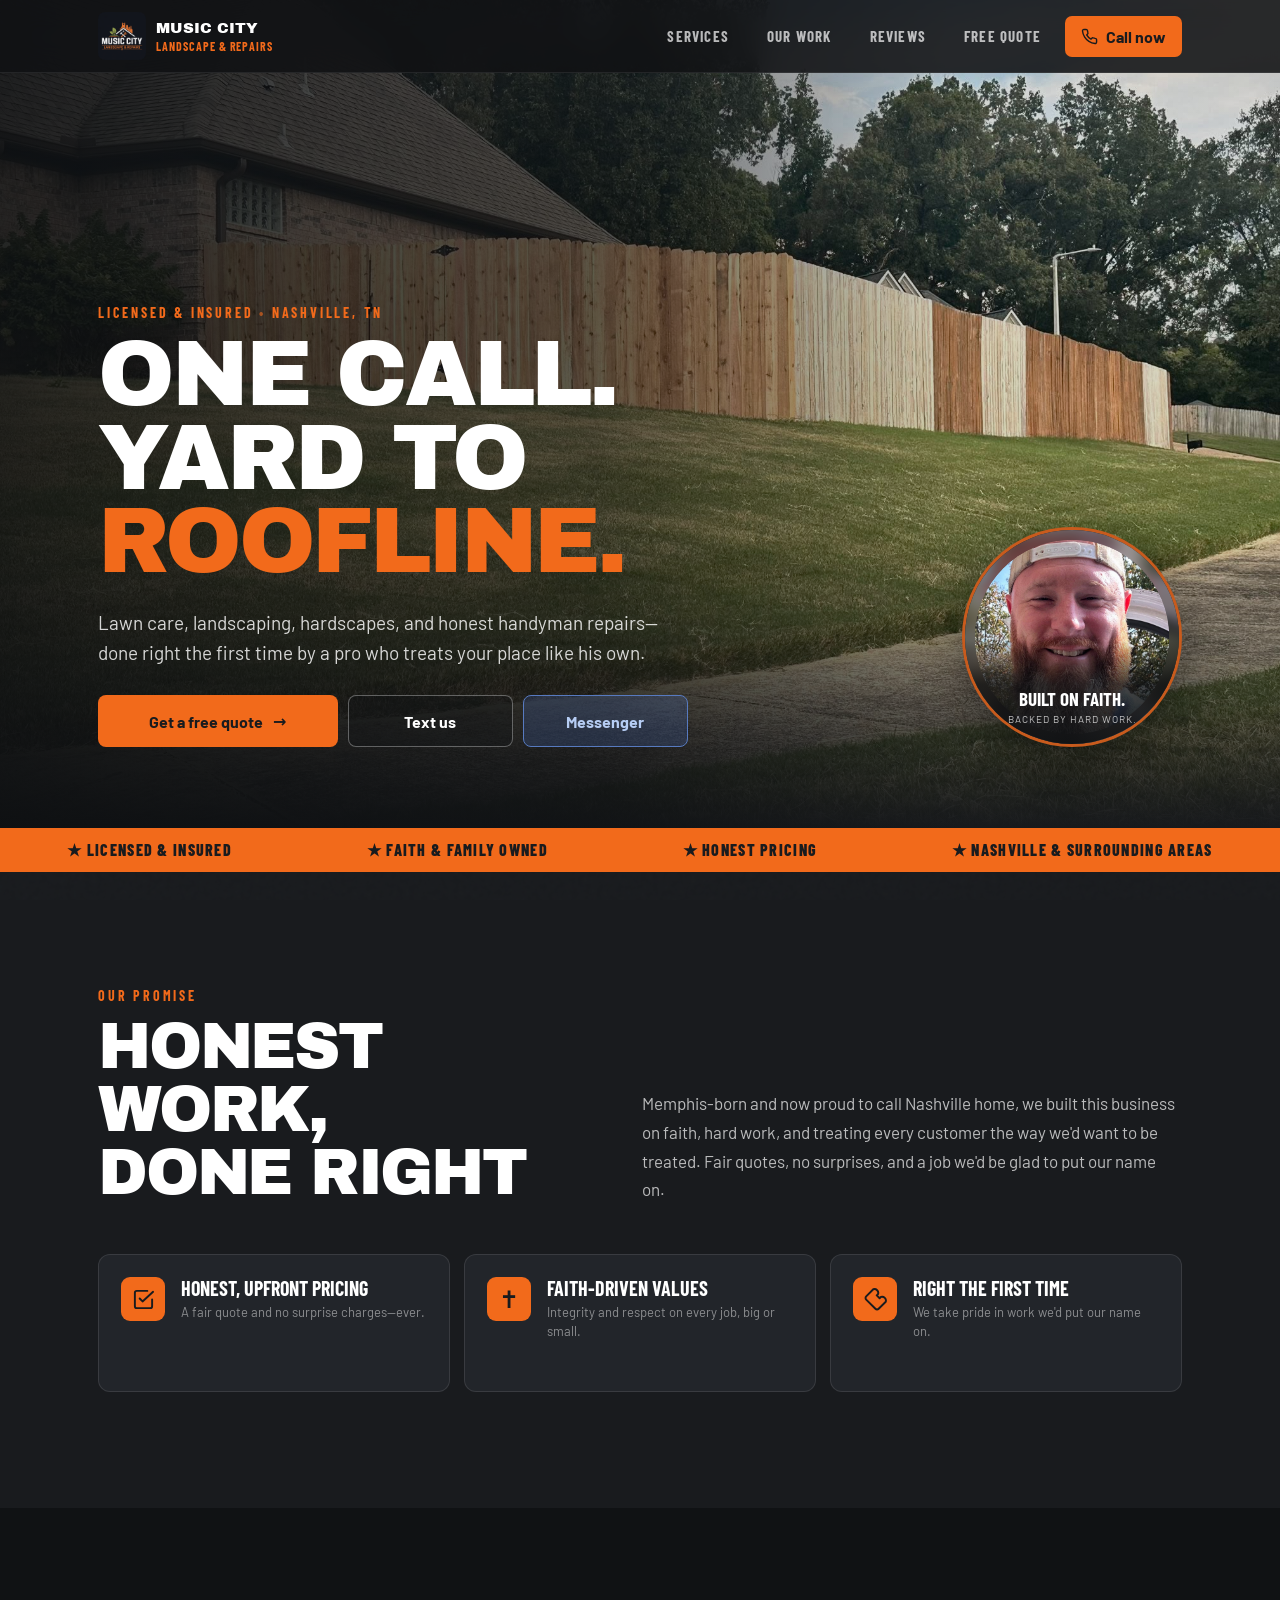
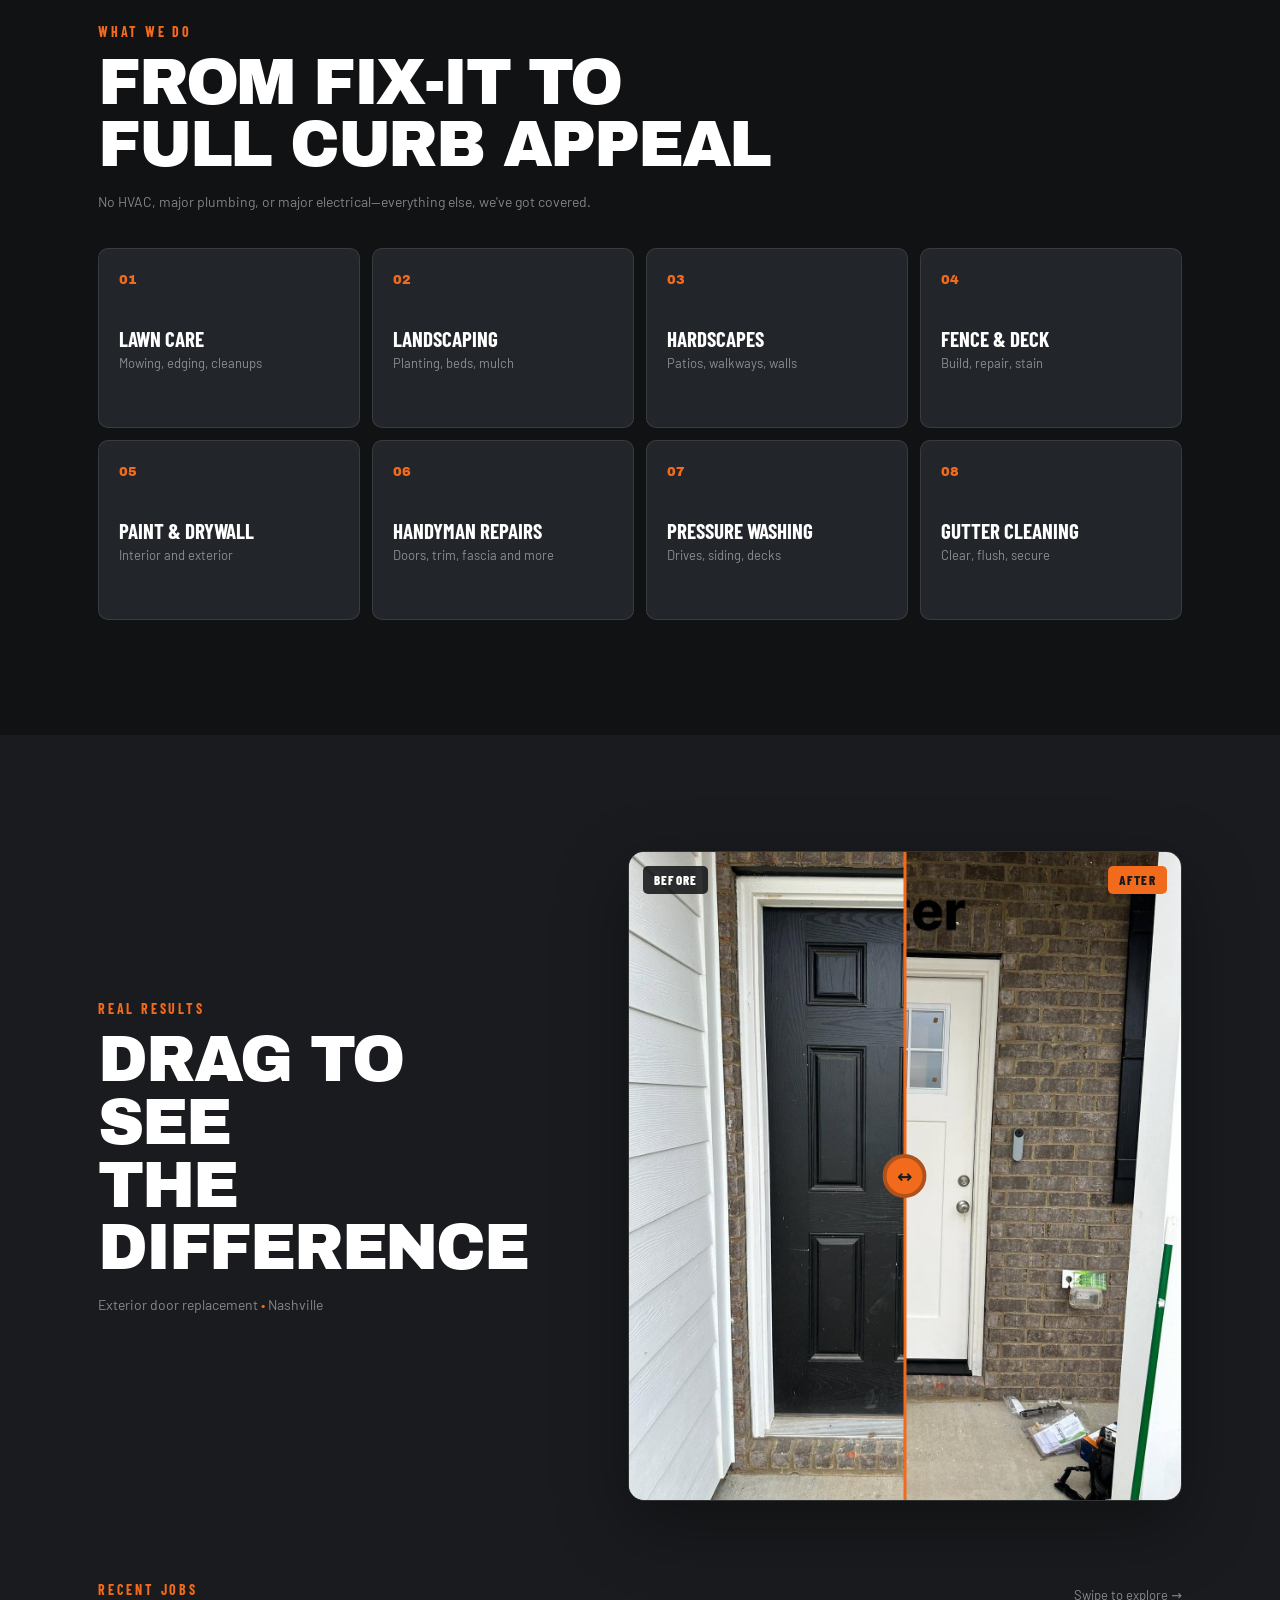
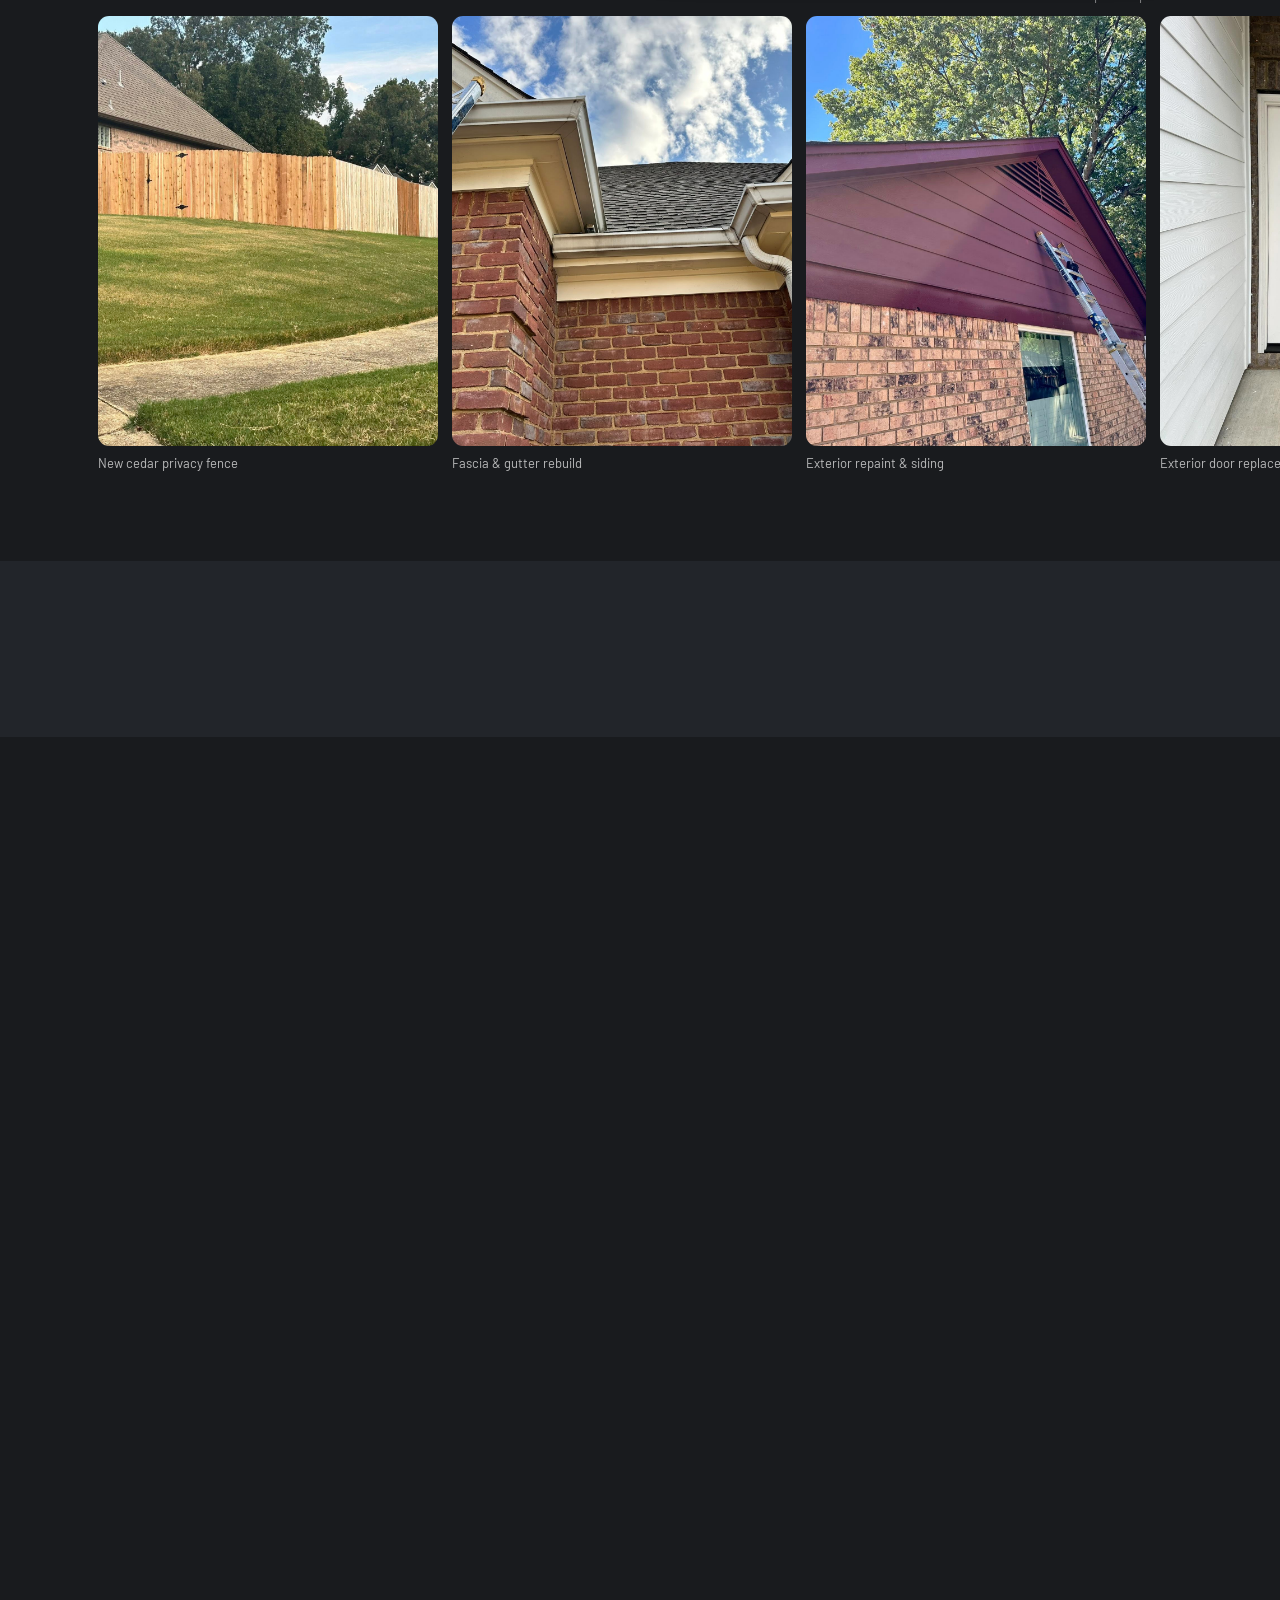
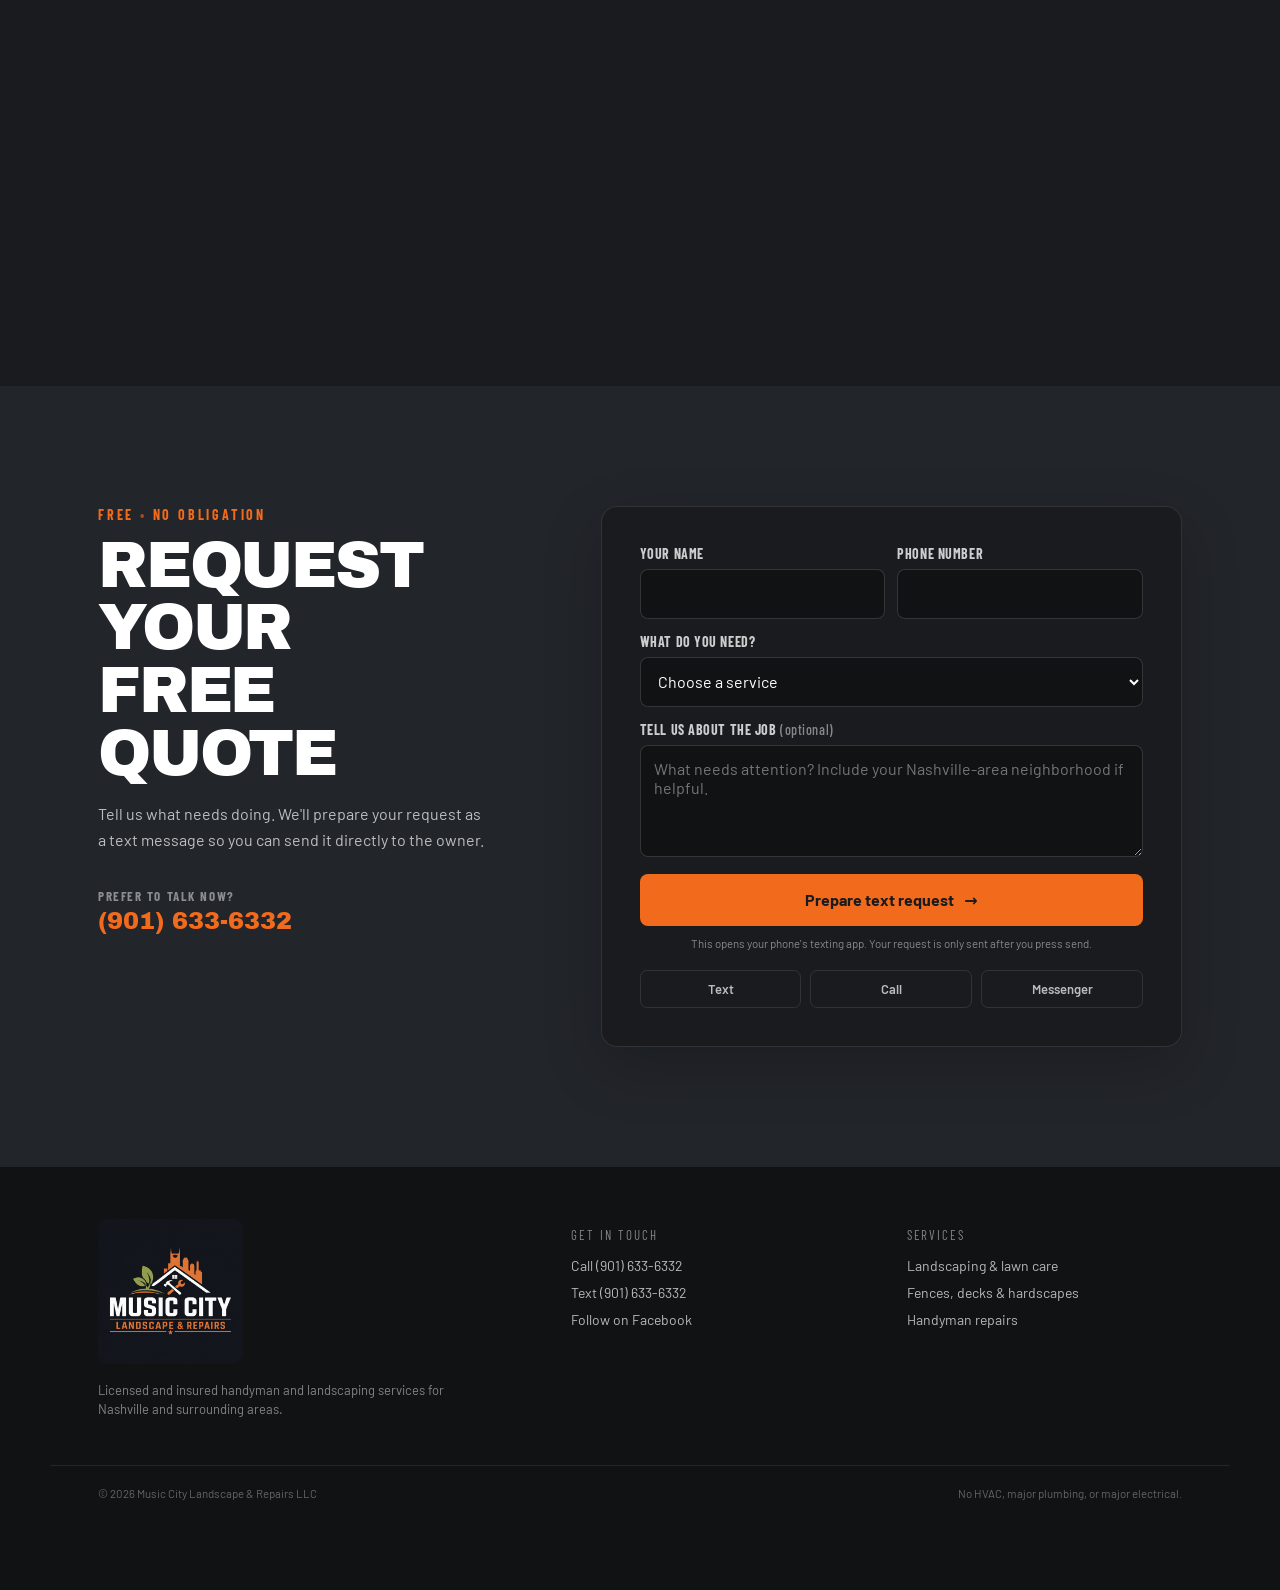
==== index.html @ 89fb3ccf "Build Music City Landscape and Repairs website" ====
<!doctype html>
<html lang="en">
<head>
  <meta charset="utf-8">
  <meta name="viewport" content="width=device-width, initial-scale=1">
  <meta name="theme-color" content="#15181c">
  <meta name="description" content="Licensed and insured landscaping and handyman services in Nashville, TN. Honest pricing for lawn care, fences, decks, painting, repairs, pressure washing, and more.">
  <meta property="og:title" content="Music City Landscape & Repairs | Nashville, TN">
  <meta property="og:description" content="One call, yard to roofline. Honest landscaping and handyman work done right in Nashville and surrounding areas.">
  <meta property="og:type" content="website">
  <meta property="og:image" content="uploads/651188245_35477635118501867_3400437873868287602_n.jpg">
  <title>Music City Landscape & Repairs | Nashville, TN</title>
  <link rel="preconnect" href="https://fonts.googleapis.com">
  <link rel="preconnect" href="https://fonts.gstatic.com" crossorigin>
  <link href="https://fonts.googleapis.com/css2?family=Archivo+Black&family=Barlow+Condensed:wght@500;600;700;800&family=Barlow:wght@400;500;600;700&display=swap" rel="stylesheet">
  <link rel="stylesheet" href="styles.css">
  <script type="application/ld+json">
  {
    "@context": "https://schema.org",
    "@type": "HomeAndConstructionBusiness",
    "name": "Music City Landscape & Repairs LLC",
    "telephone": "+1-901-633-6332",
    "areaServed": "Nashville, Tennessee and surrounding areas",
    "image": "logo-web.png",
    "url": "https://www.facebook.com/musiccitylandscapeandrepairsllc",
    "sameAs": ["https://www.facebook.com/musiccitylandscapeandrepairsllc"],
    "priceRange": "$$"
  }
  </script>
</head>
<body>
  <a class="skip-link" href="#main">Skip to content</a>

  <header class="site-header">
    <div class="header-inner shell">
      <a class="brand" href="#top" aria-label="Music City Landscape and Repairs, home">
        <img src="logo-web.png" alt="" width="54" height="54">
        <span>Music City<small>Landscape & Repairs</small></span>
      </a>
      <nav class="desktop-nav" aria-label="Primary navigation">
        <a href="#services">Services</a>
        <a href="#work">Our work</a>
        <a href="#reviews">Reviews</a>
        <a href="#quote">Free quote</a>
      </nav>
      <a class="call-button pulse" href="tel:+19016336332" aria-label="Call Music City Landscape and Repairs at 901-633-6332">
        <svg aria-hidden="true" viewBox="0 0 24 24"><path d="M22 16.92v3a2 2 0 0 1-2.18 2 19.8 19.8 0 0 1-8.63-3.07 19.5 19.5 0 0 1-6-6A19.8 19.8 0 0 1 2.12 4.18 2 2 0 0 1 4.11 2h3a2 2 0 0 1 2 1.72c.12.9.33 1.78.62 2.63a2 2 0 0 1-.45 2.11L8 9.73a16 16 0 0 0 6 6l1.27-1.27a2 2 0 0 1 2.11-.45c.85.29 1.73.5 2.63.62A2 2 0 0 1 22 16.92z"/></svg>
        <span>Call now</span>
      </a>
    </div>
  </header>

  <main id="main">
    <section class="hero" id="top" aria-labelledby="hero-title">
      <img class="hero-photo" src="uploads/651188245_35477635118501867_3400437873868287602_n.jpg" alt="New cedar privacy fence built by Music City Landscape and Repairs">
      <div class="hero-shade"></div>
      <div class="hero-content shell">
        <div class="hero-copy">
          <p class="eyebrow">Licensed & Insured <span>•</span> Nashville, TN</p>
          <h1 id="hero-title">One call.<br>Yard to<br><em>roofline.</em></h1>
          <p class="hero-intro">Lawn care, landscaping, hardscapes, and honest handyman repairs—done right the first time by a pro who treats your place like his own.</p>
          <div class="hero-actions">
            <a class="button button-primary" href="#quote">Get a free quote <span aria-hidden="true">→</span></a>
            <a class="button button-outline" href="sms:+19016336332">Text us</a>
            <a class="button button-facebook" href="https://m.me/musiccitylandscapeandrepairsllc" target="_blank" rel="noopener">Messenger</a>
          </div>
        </div>
        <figure class="hero-badge">
          <img src="pic.jpg" alt="Owner of Music City Landscape and Repairs">
          <figcaption>
            <strong>Built on faith.</strong>
            <span>Backed by hard work.</span>
          </figcaption>
        </figure>
      </div>
    </section>

    <div class="marquee" aria-label="Licensed and insured, faith and family owned, honest pricing, Nashville and surrounding areas">
      <div class="marquee-track" aria-hidden="true">
        <div class="marquee-set"><span>★ Licensed & Insured</span><span>★ Faith & Family Owned</span><span>★ Honest Pricing</span><span>★ Nashville & Surrounding Areas</span></div>
        <div class="marquee-set"><span>★ Licensed & Insured</span><span>★ Faith & Family Owned</span><span>★ Honest Pricing</span><span>★ Nashville & Surrounding Areas</span></div>
      </div>
    </div>

    <section class="section promise-section">
      <div class="shell split-intro">
        <div data-reveal>
          <p class="eyebrow">Our promise</p>
          <h2>Honest work,<br>done right</h2>
        </div>
        <p class="section-lead" data-reveal>Memphis-born and now proud to call Nashville home, we built this business on faith, hard work, and treating every customer the way we'd want to be treated. Fair quotes, no surprises, and a job we'd be glad to put our name on.</p>
      </div>
      <div class="shell promise-grid">
        <article class="value-card" data-reveal>
          <span class="icon-tile" aria-hidden="true">
            <svg viewBox="0 0 24 24"><path d="M8 11l3 3L22 4"/><path d="M21 12v7a2 2 0 0 1-2 2H5a2 2 0 0 1-2-2V5a2 2 0 0 1 2-2h11"/></svg>
          </span>
          <div><h3>Honest, upfront pricing</h3><p>A fair quote and no surprise charges—ever.</p></div>
        </article>
        <article class="value-card" data-reveal>
          <span class="icon-tile icon-cross" aria-hidden="true">✝</span>
          <div><h3>Faith-driven values</h3><p>Integrity and respect on every job, big or small.</p></div>
        </article>
        <article class="value-card" data-reveal>
          <span class="icon-tile" aria-hidden="true">
            <svg viewBox="0 0 24 24"><path d="M14.7 6.3a4 4 0 0 0-5-5L2.3 8.7a2.4 2.4 0 0 0 0 3.4l9.6 9.6a2.4 2.4 0 0 0 3.4 0l7.4-7.4a4 4 0 0 0-5-5l-1.4 1.4-3-3 1.4-1.4z"/></svg>
          </span>
          <div><h3>Right the first time</h3><p>We take pride in work we'd put our name on.</p></div>
        </article>
      </div>
    </section>

    <section class="section services-section" id="services" aria-labelledby="services-title">
      <div class="shell">
        <div class="section-heading" data-reveal>
          <p class="eyebrow">What we do</p>
          <h2 id="services-title">From fix-it to<br>full curb appeal</h2>
          <p>No HVAC, major plumbing, or major electrical—everything else, we've got covered.</p>
        </div>
        <div class="services-grid">
          <article class="service-card" data-reveal><span aria-hidden="true">01</span><h3>Lawn Care</h3><p>Mowing, edging, cleanups</p></article>
          <article class="service-card" data-reveal><span aria-hidden="true">02</span><h3>Landscaping</h3><p>Planting, beds, mulch</p></article>
          <article class="service-card" data-reveal><span aria-hidden="true">03</span><h3>Hardscapes</h3><p>Patios, walkways, walls</p></article>
          <article class="service-card" data-reveal><span aria-hidden="true">04</span><h3>Fence & Deck</h3><p>Build, repair, stain</p></article>
          <article class="service-card" data-reveal><span aria-hidden="true">05</span><h3>Paint & Drywall</h3><p>Interior and exterior</p></article>
          <article class="service-card" data-reveal><span aria-hidden="true">06</span><h3>Handyman Repairs</h3><p>Doors, trim, fascia and more</p></article>
          <article class="service-card" data-reveal><span aria-hidden="true">07</span><h3>Pressure Washing</h3><p>Drives, siding, decks</p></article>
          <article class="service-card" data-reveal><span aria-hidden="true">08</span><h3>Gutter Cleaning</h3><p>Clear, flush, secure</p></article>
        </div>
      </div>
    </section>

    <section class="section work-section" id="work" aria-labelledby="work-title">
      <div class="shell">
        <div class="work-layout">
          <div class="section-heading" data-reveal>
            <p class="eyebrow">Real results</p>
            <h2 id="work-title">Drag to see<br>the difference</h2>
            <p>Exterior door replacement <span>•</span> Nashville</p>
          </div>
          <div class="comparison" data-comparison data-reveal style="--position: 50%">
            <img class="comparison-after" src="uploads/646757462_122276287892067764_7321596585685729588_n.jpg" alt="New white exterior door after replacement">
            <div class="comparison-before">
              <img src="uploads/646813664_122276287958067764_4711660235307660513_n.jpg" alt="Old worn black exterior door before replacement">
            </div>
            <span class="photo-label label-before">Before</span>
            <span class="photo-label label-after">After</span>
            <input class="comparison-range" type="range" min="0" max="100" value="50" aria-label="Compare before and after images">
            <div class="comparison-line" aria-hidden="true"><span>↔</span></div>
          </div>
        </div>
      </div>

      <div class="gallery-wrap" data-reveal>
        <div class="shell gallery-heading">
          <p class="eyebrow">Recent jobs</p>
          <p class="swipe-note">Swipe to explore <span aria-hidden="true">→</span></p>
        </div>
        <div class="gallery" aria-label="Recent project gallery">
          <figure><img src="uploads/651188245_35477635118501867_3400437873868287602_n.jpg" alt="New cedar privacy fence" loading="lazy"><figcaption>New cedar privacy fence</figcaption></figure>
          <figure><img src="uploads/646870572_122276988242067764_2113409320530741178_n.jpg" alt="Fascia and gutter rebuild" loading="lazy"><figcaption>Fascia & gutter rebuild</figcaption></figure>
          <figure><img src="uploads/652931433_35477634981835214_3251760029355082238_n.jpg" alt="Exterior repaint and siding work" loading="lazy"><figcaption>Exterior repaint & siding</figcaption></figure>
          <figure><img src="uploads/646757462_122276287892067764_7321596585685729588_n.jpg" alt="New exterior door installation" loading="lazy"><figcaption>Exterior door replacement</figcaption></figure>
          <figure><img src="uploads/646844184_122276288624067764_7716625510294826031_n.jpg" alt="Newly installed straight gutters" loading="lazy"><figcaption>Clean, straight new gutters</figcaption></figure>
          <figure><img src="uploads/646854319_122276288588067764_4471028385660139660_n.jpg" alt="Cabinet and drawer repair" loading="lazy"><figcaption>Cabinet & drawer repair</figcaption></figure>
        </div>
      </div>
    </section>

    <section class="stats-band" aria-label="Why choose Music City Landscape and Repairs">
      <div class="shell stats-grid">
        <div data-reveal><strong>1st</strong><span>Time it's done right—no callbacks</span></div>
        <div data-reveal><strong>100%</strong><span>Licensed and fully insured</span></div>
        <div data-reveal><strong>7 days</strong><span>Quick quotes, flexible scheduling</span></div>
        <div data-reveal><strong>5.0★</strong><span>Rating from happy neighbors</span></div>
      </div>
    </section>

    <section class="section reviews-section" id="reviews" aria-labelledby="reviews-title">
      <div class="shell reviews-layout">
        <div class="section-heading" data-reveal>
          <p class="eyebrow">Neighbors talk</p>
          <h2 id="reviews-title">What Nashville<br>is saying</h2>
          <p class="review-disclosure">Sample testimonials shown as design placeholders.</p>
        </div>
        <div class="testimonial" data-testimonial data-reveal aria-live="polite">
          <span class="quote-mark" aria-hidden="true">“</span>
          <blockquote><p data-review-quote></p><footer><strong data-review-name></strong><span data-review-area></span></footer></blockquote>
          <div class="stars" aria-label="5 out of 5 stars">★★★★★</div>
          <div class="review-dots" role="group" aria-label="Choose a testimonial"></div>
        </div>
      </div>
    </section>

    <section class="section facebook-section" aria-labelledby="facebook-title">
      <div class="shell">
        <div class="facebook-heading" data-reveal>
          <span class="facebook-icon" aria-hidden="true">f</span>
          <h2 id="facebook-title">From Facebook</h2>
          <a href="https://www.facebook.com/musiccitylandscapeandrepairsllc" target="_blank" rel="noopener">Follow <span aria-hidden="true">→</span></a>
        </div>
        <div class="posts-grid">
          <article class="post-card" data-reveal>
            <header><img src="logo-web.png" alt=""><div><strong>Music City Landscape & Repairs</strong><span>Recent project</span></div></header>
            <p>Before & after on this exterior door swap in Nashville. Old worn slab out, bright new craftsman door in.</p>
            <img class="post-photo" src="uploads/646757462_122276287892067764_7321596585685729588_n.jpg" alt="New craftsman-style exterior door" loading="lazy">
            <footer><span>♥ 47</span><span>12 comments</span><a href="https://www.facebook.com/musiccitylandscapeandrepairsllc" target="_blank" rel="noopener">View post</a></footer>
          </article>
          <article class="post-card" data-reveal>
            <header><img src="logo-web.png" alt=""><div><strong>Music City Landscape & Repairs</strong><span>Recent project</span></div></header>
            <p>Wrapped up this cedar privacy fence line this week. Solid, straight, and built to last. Free quotes always.</p>
            <img class="post-photo" src="uploads/651005009_35477635108501868_6597967307864840142_n.jpg" alt="Completed cedar privacy fence line" loading="lazy">
            <footer><span>♥ 63</span><span>9 comments</span><a href="https://www.facebook.com/musiccitylandscapeandrepairsllc" target="_blank" rel="noopener">View post</a></footer>
          </article>
        </div>
      </div>
    </section>

    <section class="quote-section" id="quote" aria-labelledby="quote-title">
      <div class="shell quote-layout">
        <div class="quote-copy" data-reveal>
          <p class="eyebrow">Free <span>•</span> No obligation</p>
          <h2 id="quote-title">Request your<br>free quote</h2>
          <p>Tell us what needs doing. We'll prepare your request as a text message so you can send it directly to the owner.</p>
          <div class="direct-contact">
            <span>Prefer to talk now?</span>
            <a href="tel:+19016336332">(901) 633-6332</a>
          </div>
        </div>
        <form class="quote-form" id="quote-form" novalidate data-reveal>
          <div class="field-row">
            <div class="field"><label for="name">Your name</label><input id="name" name="name" autocomplete="name" required></div>
            <div class="field"><label for="phone">Phone number</label><input id="phone" name="phone" type="tel" autocomplete="tel" inputmode="tel" required></div>
          </div>
          <div class="field"><label for="service">What do you need?</label><select id="service" name="service" required><option value="">Choose a service</option><option>Lawn Care</option><option>Landscaping</option><option>Hardscapes</option><option>Fence & Deck</option><option>Paint & Drywall</option><option>Handyman Repairs</option><option>Pressure Washing</option><option>Gutter Cleaning</option><option>Something else</option></select></div>
          <div class="field"><label for="notes">Tell us about the job <span>(optional)</span></label><textarea id="notes" name="notes" rows="4" placeholder="What needs attention? Include your Nashville-area neighborhood if helpful."></textarea></div>
          <p class="form-error" id="form-error" role="alert" hidden></p>
          <button class="button button-primary submit-button" type="submit">Prepare text request <span aria-hidden="true">→</span></button>
          <p class="form-note">This opens your phone's texting app. Your request is only sent after you press send.</p>
          <div class="contact-buttons">
            <a href="sms:+19016336332">Text</a><a href="tel:+19016336332">Call</a><a href="https://m.me/musiccitylandscapeandrepairsllc" target="_blank" rel="noopener">Messenger</a>
          </div>
        </form>
      </div>
    </section>
  </main>

  <footer class="site-footer">
    <div class="shell footer-grid">
      <div class="footer-brand">
        <img src="logo-web.png" alt="Music City Landscape and Repairs" width="160" height="160" loading="lazy">
        <p>Licensed and insured handyman and landscaping services for Nashville and surrounding areas.</p>
      </div>
      <div><h2>Get in touch</h2><a href="tel:+19016336332">Call (901) 633-6332</a><a href="sms:+19016336332">Text (901) 633-6332</a><a href="https://www.facebook.com/musiccitylandscapeandrepairsllc" target="_blank" rel="noopener">Follow on Facebook</a></div>
      <div><h2>Services</h2><a href="#services">Landscaping & lawn care</a><a href="#services">Fences, decks & hardscapes</a><a href="#services">Handyman repairs</a></div>
    </div>
    <div class="shell footer-bottom"><span>© 2026 Music City Landscape & Repairs LLC</span><span>No HVAC, major plumbing, or major electrical.</span></div>
  </footer>

  <nav class="mobile-action-bar" aria-label="Quick contact">
    <a href="tel:+19016336332">Call</a><a href="sms:+19016336332">Text</a><a class="action-quote" href="#quote">Free quote</a>
  </nav>
  <script src="script.js"></script>
</body>
</html>
---- styles.css ----
:root {
  --bg: #191b1e;
  --bg-deep: #101214;
  --surface: #22252a;
  --surface-light: #292d32;
  --orange: #f26a1b;
  --orange-light: #ff8340;
  --green: #a8b54d;
  --blue: #4267b2;
  --white: #fff;
  --muted: rgba(255, 255, 255, .7);
  --faint: rgba(255, 255, 255, .48);
  --border: rgba(255, 255, 255, .1);
  --display: "Archivo Black", Impact, sans-serif;
  --condensed: "Barlow Condensed", Arial Narrow, sans-serif;
  --body: "Barlow", system-ui, sans-serif;
  --shell: 1180px;
  --gutter: clamp(22px, 5vw, 48px);
}

*, *::before, *::after { box-sizing: border-box; }
html { scroll-behavior: smooth; scroll-padding-top: 80px; }
body { margin: 0; overflow-x: hidden; background: var(--bg); color: var(--white); font-family: var(--body); -webkit-font-smoothing: antialiased; }
body::before { content: ""; position: fixed; z-index: -1; inset: 0; opacity: .22; pointer-events: none; background-image: url("data:image/svg+xml,%3Csvg viewBox='0 0 160 160' xmlns='http://www.w3.org/2000/svg'%3E%3Cfilter id='n'%3E%3CfeTurbulence type='fractalNoise' baseFrequency='.9' numOctaves='3' stitchTiles='stitch'/%3E%3C/filter%3E%3Crect width='100%25' height='100%25' filter='url(%23n)' opacity='.08'/%3E%3C/svg%3E"); }
img { max-width: 100%; }
a { color: inherit; text-decoration: none; }
button, input, select, textarea { font: inherit; }
button, a { -webkit-tap-highlight-color: transparent; }
::selection { background: var(--orange); color: var(--bg); }

.shell { width: min(100%, var(--shell)); margin-inline: auto; padding-inline: var(--gutter); }
.skip-link { position: fixed; z-index: 1000; top: 8px; left: 8px; padding: 10px 14px; transform: translateY(-140%); border-radius: 6px; background: #fff; color: #111; font-weight: 700; }
.skip-link:focus { transform: none; }

.site-header { position: fixed; z-index: 100; top: 0; width: 100%; border-bottom: 1px solid rgba(255, 255, 255, .08); background: rgba(16, 18, 20, .88); backdrop-filter: blur(14px); }
.header-inner { min-height: 72px; display: flex; align-items: center; justify-content: space-between; gap: 24px; }
.brand { display: flex; align-items: center; min-width: 0; font-family: var(--display); font-size: 15px; line-height: 1; text-transform: uppercase; }
.brand img { width: 48px; height: 48px; margin-right: 10px; object-fit: cover; border-radius: 7px; }
.brand small { display: block; margin-top: 4px; color: var(--orange); font-family: var(--condensed); font-size: 12px; font-weight: 700; letter-spacing: .08em; }
.desktop-nav { display: flex; align-items: center; gap: clamp(18px, 3vw, 38px); margin-left: auto; }
.desktop-nav a { position: relative; color: var(--muted); font-family: var(--condensed); font-size: 15px; font-weight: 700; letter-spacing: .08em; text-transform: uppercase; }
.desktop-nav a::after { content: ""; position: absolute; right: 0; bottom: -8px; left: 0; height: 2px; transform: scaleX(0); background: var(--orange); transition: transform .2s; }
.desktop-nav a:hover, .desktop-nav a:focus-visible { color: #fff; }
.desktop-nav a:hover::after, .desktop-nav a:focus-visible::after { transform: scaleX(1); }
.call-button { display: inline-flex; align-items: center; gap: 8px; padding: 11px 16px; border-radius: 7px; background: var(--orange); color: var(--bg); font-weight: 700; transition: background .2s, transform .2s; }
.call-button svg { width: 17px; fill: none; stroke: currentColor; stroke-linecap: round; stroke-linejoin: round; stroke-width: 2; }
.call-button:hover { background: var(--orange-light); transform: translateY(-1px); }

.hero { position: relative; min-height: min(850px, 92svh); display: flex; align-items: flex-end; overflow: hidden; isolation: isolate; }
.hero-photo, .hero-shade { position: absolute; z-index: -2; inset: 0; width: 100%; height: 100%; }
.hero-photo { object-fit: cover; object-position: center 44%; filter: saturate(.85); transform: scale(1.015); }
.hero-shade { z-index: -1; background: linear-gradient(90deg, rgba(13, 15, 17, .9) 0%, rgba(13, 15, 17, .67) 46%, rgba(13, 15, 17, .16) 75%), linear-gradient(0deg, var(--bg) 0%, transparent 35%); }
.hero-content { display: flex; align-items: flex-end; justify-content: space-between; gap: 50px; padding-top: 150px; padding-bottom: clamp(58px, 9vh, 95px); }
.hero-copy { max-width: 670px; }
.eyebrow { margin: 0 0 12px; color: var(--orange); font-family: var(--condensed); font-size: 14px; font-weight: 700; letter-spacing: .2em; text-transform: uppercase; }
.eyebrow span { opacity: .6; }
h1, h2 { font-family: var(--display); font-weight: 400; letter-spacing: -.035em; text-transform: uppercase; }
h1 { margin: 0; font-size: clamp(49px, 7.5vw, 92px); line-height: .91; }
h1 em { color: var(--orange); font-style: normal; }
.hero-intro { max-width: 590px; margin: 24px 0 28px; color: rgba(255, 255, 255, .82); font-size: clamp(16px, 2vw, 19px); line-height: 1.55; }
.hero-actions { display: grid; grid-template-columns: minmax(200px, 1.45fr) 1fr 1fr; gap: 10px; max-width: 630px; }
.button { min-height: 52px; display: inline-flex; align-items: center; justify-content: center; gap: 10px; padding: 13px 18px; border: 1px solid transparent; border-radius: 8px; cursor: pointer; font-weight: 700; transition: border-color .2s, background .2s, color .2s, transform .2s; }
.button:hover { transform: translateY(-2px); }
.button-primary { background: var(--orange); color: var(--bg); }
.button-primary:hover { background: var(--orange-light); }
.button-outline { border-color: rgba(255,255,255,.32); background: rgba(16,18,20,.35); color: #fff; }
.button-outline:hover { border-color: #fff; background: rgba(255,255,255,.08); }
.button-facebook { border-color: #577ac0; background: rgba(66,103,178,.24); color: #b6cdf4; }
.button-facebook:hover { background: rgba(66,103,178,.4); color: #fff; }
.hero-badge { position: relative; width: 220px; height: 220px; min-height: 220px; flex: none; overflow: hidden; margin: 0; border: 3px solid rgba(242,106,27,.8); border-radius: 50%; background: var(--surface); text-align: center; text-transform: uppercase; box-shadow: 0 18px 50px rgba(0,0,0,.4); }
.hero-badge::before { content: ""; position: absolute; inset: -10px; background: url("pic.jpg") center 30% / cover no-repeat; filter: blur(7px) brightness(.68); transform: scale(1.08); }
.hero-badge img { position: absolute; z-index: 1; inset: 0; width: 100%; height: 100%; display: block; border-radius: 50%; object-fit: cover; object-position: center 30%; transform: scale(.91); -webkit-mask-image: radial-gradient(circle, #000 82%, transparent 100%); mask-image: radial-gradient(circle, #000 82%, transparent 100%); }
.hero-badge figcaption { position: absolute; z-index: 2; right: 0; bottom: 0; left: 0; display: flex; flex-direction: column; align-items: center; padding: 48px 15px 19px; background: linear-gradient(0deg, rgba(16,18,20,.96) 0%, rgba(16,18,20,.78) 58%, transparent 100%); }
.hero-badge strong { font-family: var(--condensed); font-size: 19px; line-height: 1; }
.hero-badge span { margin-top: 5px; color: rgba(255,255,255,.72); font-size: 10px; letter-spacing: .1em; }

.marquee { overflow: hidden; padding-block: 12px; background: var(--orange); white-space: nowrap; }
.marquee-track { width: max-content; display: flex; animation: marquee 24s linear infinite; }
.marquee-set { min-width: 100vw; display: flex; flex: none; justify-content: space-around; }
.marquee-set span { padding-inline: 28px; color: var(--bg); font-family: var(--condensed); font-size: 16px; font-weight: 800; letter-spacing: .08em; text-transform: uppercase; }
@keyframes marquee { to { transform: translateX(-50%); } }
@keyframes pulse { 0% { box-shadow: 0 0 0 0 rgba(242,106,27,.45); } 70% { box-shadow: 0 0 0 13px rgba(242,106,27,0); } 100% { box-shadow: 0 0 0 0 rgba(242,106,27,0); } }
.pulse { animation: pulse 2.4s infinite; }

.section { padding-block: clamp(66px, 9vw, 116px); }
h2 { margin: 0; font-size: clamp(37px, 5vw, 64px); line-height: .98; }
.split-intro { display: grid; grid-template-columns: .9fr 1.1fr; align-items: end; gap: clamp(36px, 8vw, 120px); }
.section-lead { max-width: 630px; margin: 0; color: var(--muted); font-size: 17px; line-height: 1.7; }
.promise-grid { display: grid; grid-template-columns: repeat(3, 1fr); gap: 14px; margin-top: 50px; }
.value-card { min-height: 138px; display: flex; align-items: flex-start; gap: 16px; padding: 22px; border: 1px solid var(--border); border-radius: 12px; background: var(--surface); }
.icon-tile { width: 44px; height: 44px; display: grid; flex: none; place-items: center; border-radius: 9px; background: var(--orange); color: var(--bg); font-size: 24px; font-weight: 800; }
.icon-tile svg { width: 23px; fill: none; stroke: currentColor; stroke-linecap: round; stroke-linejoin: round; stroke-width: 2; }
.value-card h3, .service-card h3 { margin: 1px 0 4px; font-family: var(--condensed); font-size: 20px; line-height: 1.05; text-transform: uppercase; }
.value-card p, .service-card p { margin: 0; color: var(--faint); font-size: 13px; line-height: 1.45; }

.services-section { background: var(--bg-deep); }
.section-heading { margin-bottom: 36px; }
.section-heading > p:last-child { max-width: 600px; margin: 14px 0 0; color: var(--faint); font-size: 14px; line-height: 1.5; }
.services-grid { display: grid; grid-template-columns: repeat(4, 1fr); gap: 12px; }
.service-card { min-height: 180px; padding: 24px 20px; border: 1px solid var(--border); border-radius: 10px; background: var(--surface); transition: border-color .2s, transform .2s, background .2s; }
.service-card:hover { border-color: rgba(242,106,27,.55); background: var(--surface-light); transform: translateY(-4px); }
.service-card > span { display: block; margin-bottom: 41px; color: var(--orange); font-family: var(--display); font-size: 13px; }
.service-card h3 { font-size: 21px; }

.work-section { padding-bottom: 70px; }
.work-layout { display: grid; grid-template-columns: .7fr 1.3fr; align-items: center; gap: clamp(40px, 8vw, 100px); }
.work-layout .section-heading > p:last-child span { color: var(--orange); }
.comparison { --position: 50%; position: relative; height: clamp(430px, 60vw, 650px); overflow: hidden; border: 1px solid var(--border); border-radius: 16px; cursor: ew-resize; user-select: none; touch-action: none; box-shadow: 0 24px 70px rgba(0,0,0,.35); }
.comparison-after, .comparison-before, .comparison-before img { position: absolute; inset: 0; width: 100%; height: 100%; object-fit: cover; object-position: center; }
.comparison-before { right: auto; width: var(--position); overflow: hidden; }
.comparison-before img { width: var(--comparison-width, 700px); max-width: none; }
.comparison-range { position: absolute; z-index: 5; inset: 0; width: 100%; height: 100%; margin: 0; cursor: ew-resize; opacity: 0; }
.comparison-line { position: absolute; z-index: 4; top: 0; bottom: 0; left: var(--position); width: 3px; transform: translateX(-50%); background: var(--orange); pointer-events: none; }
.comparison-line span { position: absolute; top: 50%; left: 50%; width: 44px; height: 44px; display: grid; place-items: center; transform: translate(-50%, -50%); border: 4px solid rgba(25,27,30,.3); border-radius: 50%; background: var(--orange); color: var(--bg); font-size: 18px; font-weight: 800; }
.photo-label { position: absolute; z-index: 3; top: 14px; padding: 6px 11px; border-radius: 5px; font-family: var(--condensed); font-size: 13px; font-weight: 800; letter-spacing: .1em; text-transform: uppercase; pointer-events: none; }
.label-before { left: 14px; background: rgba(16,18,20,.85); }
.label-after { right: 14px; background: var(--orange); color: var(--bg); }
.comparison:focus-within { outline: 3px solid #fff; outline-offset: 3px; }
.gallery-wrap { margin-top: 80px; }
.gallery-heading { display: flex; align-items: center; justify-content: space-between; }
.swipe-note { margin: 0; color: var(--faint); font-size: 13px; }
.gallery { width: min(calc(100% - max(var(--gutter), (100vw - var(--shell)) / 2)), calc(var(--shell) + (100vw - var(--shell)) / 2)); display: flex; gap: 14px; overflow-x: auto; margin-left: max(var(--gutter), calc((100vw - var(--shell)) / 2 + var(--gutter))); padding: 6px max(var(--gutter), calc((100vw - var(--shell)) / 2 + var(--gutter))) 20px 0; scroll-snap-type: x mandatory; scrollbar-color: var(--orange) transparent; scrollbar-width: thin; }
.gallery figure { width: clamp(235px, 28vw, 340px); flex: none; margin: 0; scroll-snap-align: start; }
.gallery img { width: 100%; height: clamp(300px, 36vw, 430px); display: block; border-radius: 11px; object-fit: cover; }
.gallery figcaption { margin-top: 9px; color: var(--muted); font-size: 13px; }

.stats-band { padding-block: 44px; background: var(--surface); }
.stats-grid { display: grid; grid-template-columns: repeat(4, 1fr); gap: 24px; }
.stats-grid > div { padding-left: 20px; border-left: 2px solid rgba(242,106,27,.5); }
.stats-grid strong { display: block; color: var(--orange); font-family: var(--display); font-size: clamp(29px, 4vw, 46px); font-weight: 400; line-height: 1; }
.stats-grid span { display: block; max-width: 180px; margin-top: 7px; color: var(--muted); font-size: 13px; line-height: 1.35; }

.reviews-layout { display: grid; grid-template-columns: .8fr 1.2fr; align-items: center; gap: clamp(40px, 9vw, 120px); }
.review-disclosure { font-size: 12px !important; }
.testimonial { position: relative; min-height: 330px; padding: clamp(28px, 5vw, 54px); overflow: hidden; border-radius: 16px; background: var(--orange); color: var(--bg); }
.quote-mark { position: absolute; top: 5px; right: 28px; color: rgba(25,27,30,.14); font-family: Georgia, serif; font-size: 180px; line-height: 1; }
.testimonial blockquote { position: relative; margin: 0; }
.testimonial blockquote p { max-width: 680px; min-height: 94px; margin: 24px 0; font-size: clamp(20px, 2.5vw, 28px); font-weight: 600; line-height: 1.35; }
.testimonial blockquote footer { display: flex; flex-direction: column; }
.testimonial blockquote strong { font-family: var(--condensed); font-size: 17px; letter-spacing: .08em; text-transform: uppercase; }
.testimonial blockquote span { margin-top: 2px; color: rgba(25,27,30,.66); font-size: 13px; }
.stars { position: absolute; right: clamp(28px, 5vw, 54px); bottom: 44px; letter-spacing: 3px; }
.review-dots { display: flex; gap: 7px; margin-top: 30px; }
.review-dot { width: 8px; height: 8px; padding: 0; border: 0; border-radius: 10px; background: rgba(25,27,30,.32); cursor: pointer; transition: width .25s, background .25s; }
.review-dot[aria-current="true"] { width: 27px; background: var(--bg); }
.review-dot:focus-visible { outline: 2px solid #fff; outline-offset: 2px; }

.facebook-section { padding-top: 20px; }
.facebook-heading { display: flex; align-items: center; gap: 11px; margin-bottom: 18px; }
.facebook-icon { width: 30px; height: 30px; display: grid; place-items: center; border-radius: 6px; background: var(--blue); font-family: Arial; font-size: 19px; font-weight: 800; }
.facebook-heading h2 { font-size: 23px; letter-spacing: -.01em; }
.facebook-heading a { margin-left: auto; color: #9ab7eb; font-size: 14px; font-weight: 700; }
.posts-grid { display: grid; grid-template-columns: 1fr 1fr; gap: 14px; }
.post-card { overflow: hidden; border: 1px solid var(--border); border-radius: 13px; background: var(--surface); }
.post-card header { display: flex; align-items: center; gap: 10px; padding: 14px 16px 8px; }
.post-card header img { width: 39px; height: 39px; border-radius: 50%; object-fit: cover; }
.post-card header div { display: flex; flex-direction: column; }
.post-card header strong { font-size: 13px; }
.post-card header span { color: var(--faint); font-size: 11px; }
.post-card > p { min-height: 68px; margin: 0; padding: 3px 16px 14px; color: rgba(255,255,255,.8); font-size: 14px; line-height: 1.5; }
.post-photo { width: 100%; height: 320px; display: block; object-fit: cover; }
.post-card footer { display: flex; gap: 18px; padding: 12px 16px; color: var(--faint); font-size: 12px; }
.post-card footer a { margin-left: auto; color: #9ab7eb; font-weight: 700; }

.quote-section { padding-block: clamp(70px, 10vw, 120px); background: var(--surface); }
.quote-layout { display: grid; grid-template-columns: .8fr 1.2fr; gap: clamp(42px, 9vw, 120px); }
.quote-copy > p:not(.eyebrow) { max-width: 430px; color: var(--muted); font-size: 16px; line-height: 1.6; }
.direct-contact { display: flex; flex-direction: column; margin-top: 35px; }
.direct-contact span { color: var(--faint); font-family: var(--condensed); font-size: 13px; font-weight: 700; letter-spacing: .12em; text-transform: uppercase; }
.direct-contact a { margin-top: 4px; color: var(--orange); font-family: var(--display); font-size: 24px; }
.quote-form { padding: clamp(22px, 4vw, 38px); border: 1px solid var(--border); border-radius: 16px; background: var(--bg); box-shadow: 0 20px 60px rgba(0,0,0,.2); }
.field-row { display: grid; grid-template-columns: 1fr 1fr; gap: 12px; }
.field { margin-bottom: 14px; }
.field label { display: block; margin-bottom: 7px; color: rgba(255,255,255,.78); font-family: var(--condensed); font-size: 14px; font-weight: 700; letter-spacing: .04em; text-transform: uppercase; }
.field label span { color: var(--faint); font-weight: 500; text-transform: none; }
.field input, .field select, .field textarea { width: 100%; border: 1px solid rgba(255,255,255,.15); border-radius: 8px; outline: none; background: var(--bg-deep); color: #fff; }
.field input, .field select { height: 50px; padding: 0 13px; }
.field textarea { min-height: 112px; padding: 13px; resize: vertical; }
.field input:focus, .field select:focus, .field textarea:focus { border-color: var(--orange); box-shadow: 0 0 0 3px rgba(242,106,27,.16); }
.field [aria-invalid="true"] { border-color: #ff806c; }
.submit-button { width: 100%; border: 0; }
.form-error { margin: 0 0 12px; color: #ff9a89; font-size: 13px; }
.form-note { margin: 10px 0 0; color: var(--faint); font-size: 11.5px; text-align: center; }
.contact-buttons { display: grid; grid-template-columns: repeat(3, 1fr); gap: 9px; margin-top: 20px; }
.contact-buttons a { padding: 10px 8px; border: 1px solid var(--border); border-radius: 7px; color: var(--muted); font-size: 13px; font-weight: 600; text-align: center; }
.contact-buttons a:hover { border-color: var(--orange); color: #fff; }

.site-footer { padding: 52px 0 90px; background: var(--bg-deep); }
.footer-grid { display: grid; grid-template-columns: 1.5fr 1fr 1fr; gap: 60px; }
.footer-brand img { width: 145px; height: 145px; object-fit: cover; border-radius: 10px; }
.footer-brand p { max-width: 390px; margin: 14px 0 0; color: var(--faint); font-size: 13px; line-height: 1.5; }
.footer-grid h2 { margin: 10px 0 16px; color: var(--faint); font-family: var(--condensed); font-size: 13px; letter-spacing: .15em; text-transform: uppercase; }
.footer-grid > div:not(:first-child) { display: flex; flex-direction: column; align-items: flex-start; }
.footer-grid > div:not(:first-child) a { margin-bottom: 10px; color: var(--muted); font-size: 14px; }
.footer-grid a:hover { color: var(--orange); }
.footer-bottom { display: flex; justify-content: space-between; gap: 20px; margin-top: 45px; padding-top: 20px; border-top: 1px solid rgba(255,255,255,.08); color: rgba(255,255,255,.35); font-size: 11.5px; }
.mobile-action-bar { display: none; }

[data-reveal] { opacity: 0; transform: translateY(24px); transition: opacity .65s cubic-bezier(.2,.6,.2,1), transform .65s cubic-bezier(.2,.6,.2,1); }
[data-reveal].is-visible { opacity: 1; transform: translateY(0); }

@media (max-width: 900px) {
  .desktop-nav { display: none; }
  .hero-badge { display: none; }
  .hero-content { justify-content: flex-start; }
  .services-grid { grid-template-columns: repeat(2, 1fr); }
  .promise-grid { grid-template-columns: 1fr; }
  .value-card { min-height: 0; }
  .work-layout, .reviews-layout, .quote-layout { grid-template-columns: 1fr; }
  .work-layout .section-heading { margin-bottom: 0; }
  .comparison { height: min(680px, 90vw); }
  .stats-grid { grid-template-columns: repeat(2, 1fr); row-gap: 36px; }
}

@media (max-width: 640px) {
  :root { --gutter: 22px; }
  html { scroll-padding-top: 64px; }
  body { padding-bottom: 62px; }
  .site-header .shell { padding-inline: 16px; }
  .header-inner { min-height: 64px; }
  .brand img { width: 42px; height: 42px; }
  .brand { font-size: 12px; }
  .brand small { font-size: 9px; }
  .call-button { padding: 9px 11px; font-size: 13px; }
  .call-button span { font-size: 0; }
  .call-button span::after { content: "Call"; font-size: 13px; }
  .hero { min-height: 760px; }
  .hero-photo { object-position: 58% center; }
  .hero-shade { background: linear-gradient(0deg, var(--bg) 0%, rgba(13,15,17,.72) 58%, rgba(13,15,17,.2) 100%); }
  .hero-content { padding-top: 125px; padding-bottom: 42px; }
  .hero-content, .hero-copy { width: 100%; min-width: 0; }
  h1 { font-size: clamp(44px, 12.3vw, 58px); letter-spacing: -.045em; }
  .hero-intro { margin: 18px 0 22px; font-size: 16px; }
  .hero-actions { width: 100%; max-width: 100%; grid-template-columns: minmax(0, 1fr) minmax(0, 1fr); }
  .hero-actions .button-primary { grid-column: 1 / -1; }
  .button { min-width: 0; min-height: 50px; padding-inline: 9px; font-size: 14px; }
  .section { padding-block: 68px; }
  h2 { font-size: clamp(35px, 10vw, 46px); }
  .split-intro { grid-template-columns: 1fr; gap: 22px; }
  .section-lead { font-size: 15px; }
  .promise-grid { margin-top: 32px; }
  .value-card { padding: 16px; }
  .services-grid { gap: 10px; }
  .service-card { min-height: 155px; padding: 18px 14px; }
  .service-card > span { margin-bottom: 30px; }
  .service-card h3 { font-size: 18px; }
  .comparison { height: 420px; border-radius: 12px; }
  .gallery-wrap { margin-top: 58px; }
  .gallery { width: calc(100% - var(--gutter)); margin-left: var(--gutter); padding-right: var(--gutter); }
  .gallery figure { width: 230px; }
  .gallery img { height: 290px; }
  .stats-band { padding-block: 38px; }
  .stats-grid { gap: 30px 12px; }
  .stats-grid > div { padding-left: 12px; }
  .stats-grid strong { font-size: 31px; }
  .testimonial { min-height: 330px; padding: 28px 22px; }
  .testimonial blockquote p { min-height: 135px; font-size: 20px; }
  .stars { position: static; margin-top: 15px; }
  .posts-grid { grid-template-columns: 1fr; }
  .post-card > p { min-height: 0; }
  .post-photo { height: 250px; }
  .quote-layout { gap: 32px; }
  .direct-contact { margin-top: 24px; }
  .quote-form { padding: 20px 16px; }
  .field-row { grid-template-columns: 1fr; gap: 0; }
  .footer-grid { grid-template-columns: 1fr; gap: 30px; }
  .footer-bottom { flex-direction: column; }
  .site-footer { padding-bottom: 42px; }
  .mobile-action-bar { position: fixed; z-index: 90; right: 0; bottom: 0; left: 0; display: grid; grid-template-columns: 1fr 1fr 1.25fr; border-top: 1px solid rgba(255,255,255,.12); background: rgba(16,18,20,.96); backdrop-filter: blur(12px); }
  .mobile-action-bar a { min-height: 62px; display: grid; place-items: center; border-right: 1px solid rgba(255,255,255,.08); color: #fff; font-family: var(--condensed); font-size: 14px; font-weight: 700; letter-spacing: .07em; text-transform: uppercase; }
  .mobile-action-bar .action-quote { background: var(--orange); color: var(--bg); }
}

@media (prefers-reduced-motion: reduce) {
  html { scroll-behavior: auto; }
  *, *::before, *::after { scroll-behavior: auto !important; animation-duration: .01ms !important; animation-iteration-count: 1 !important; transition-duration: .01ms !important; }
  [data-reveal] { opacity: 1; transform: none; }
}
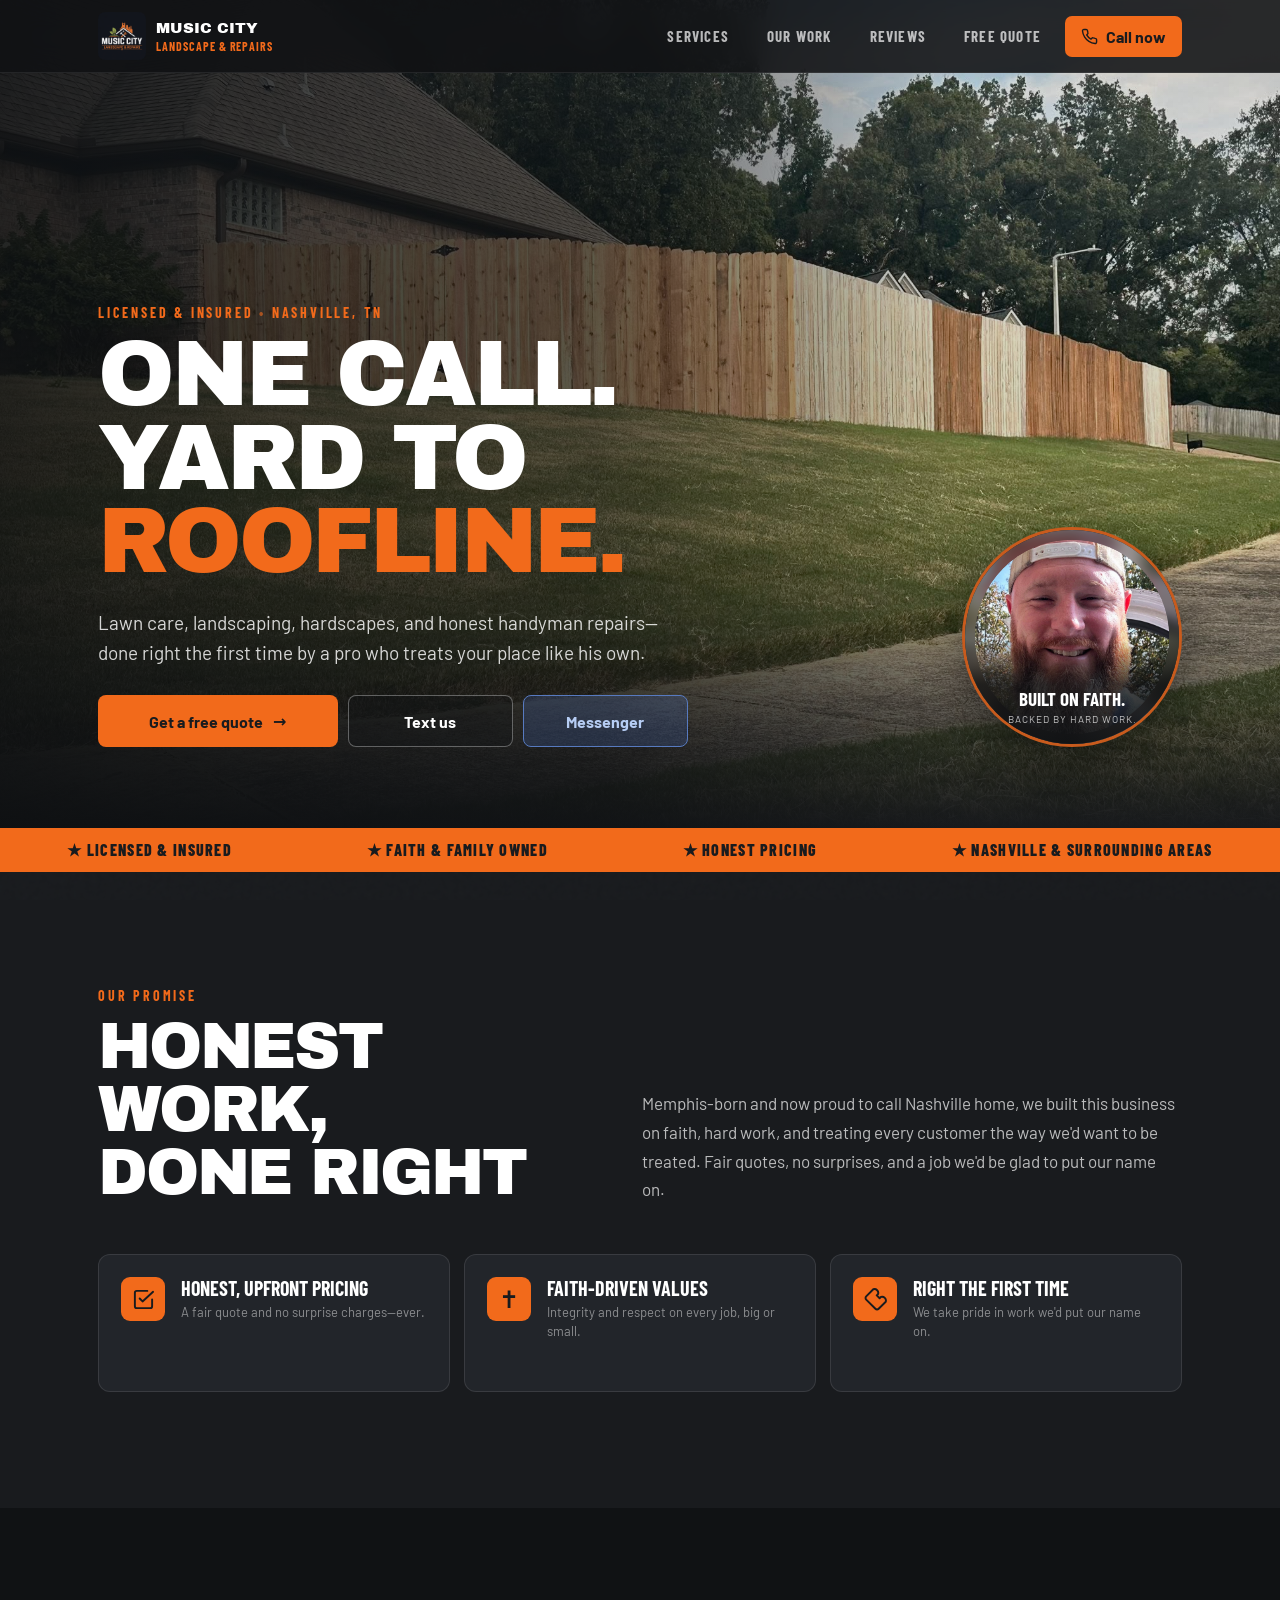
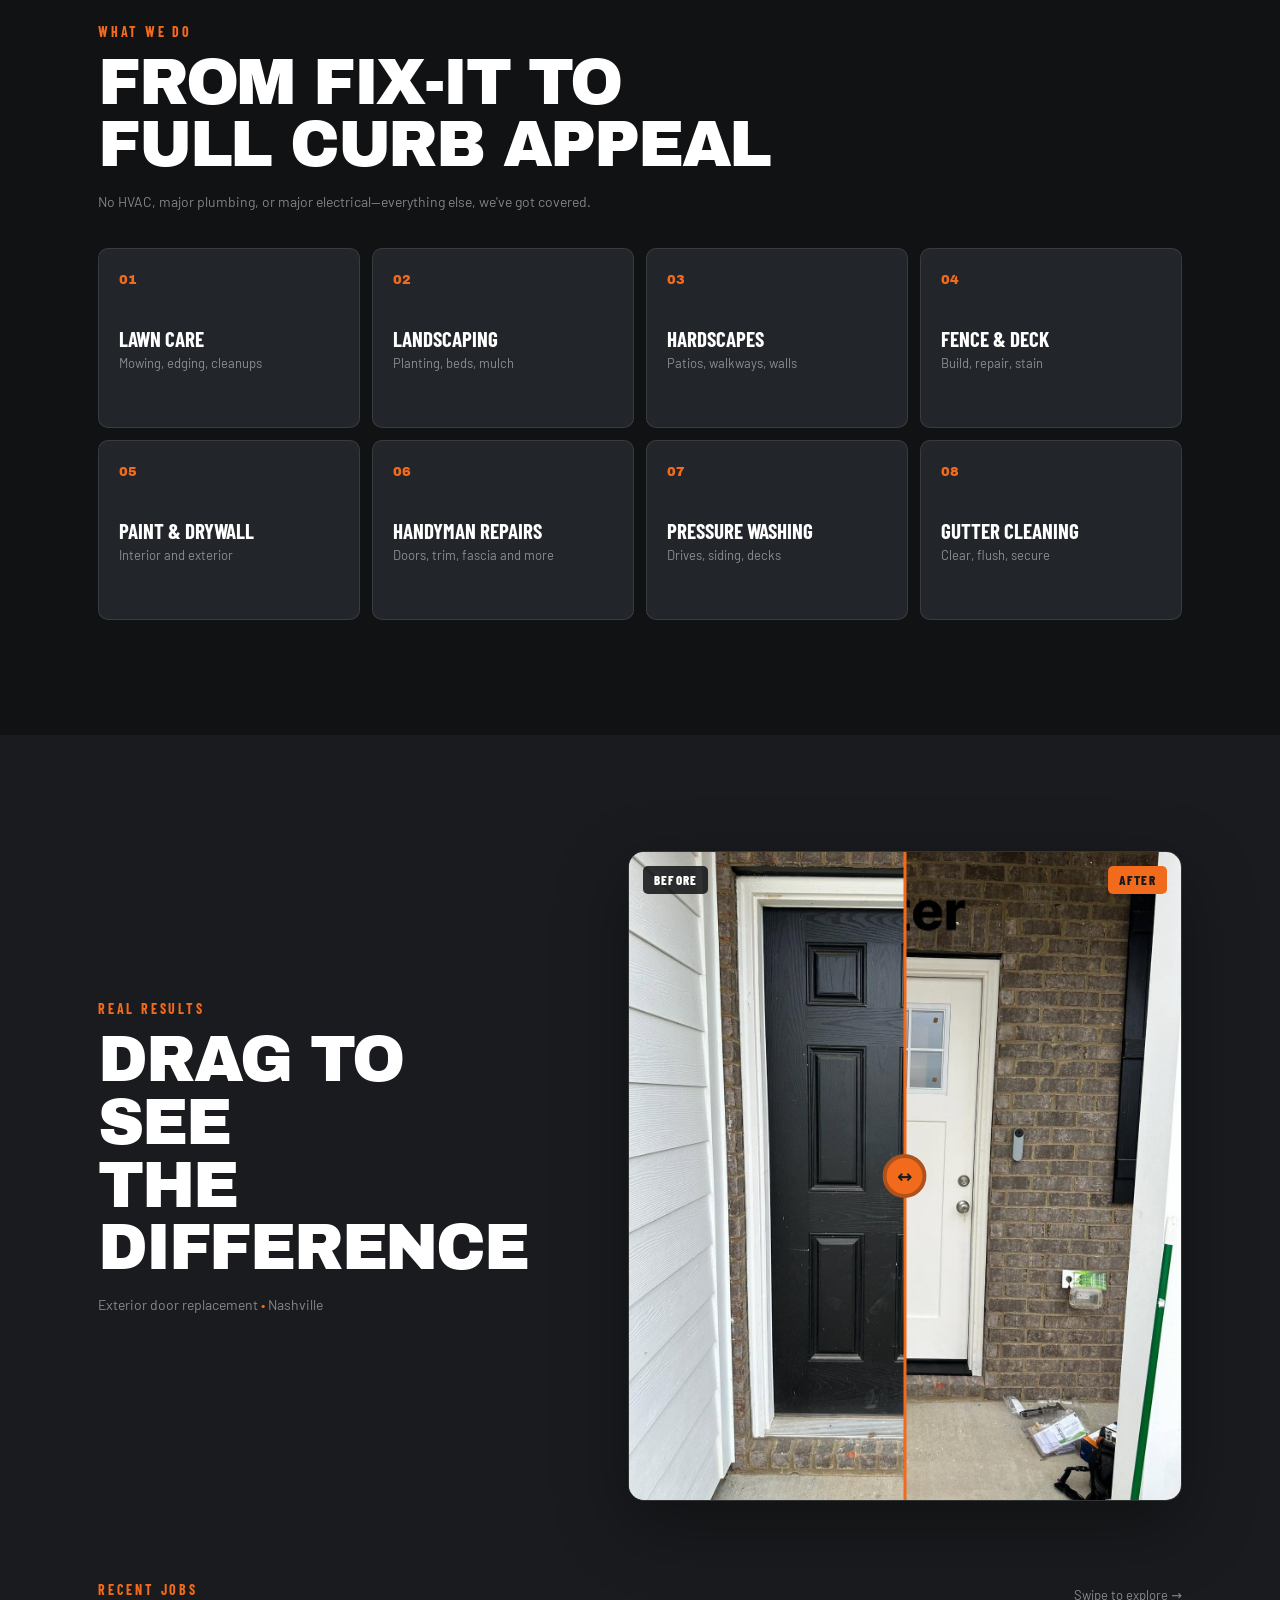
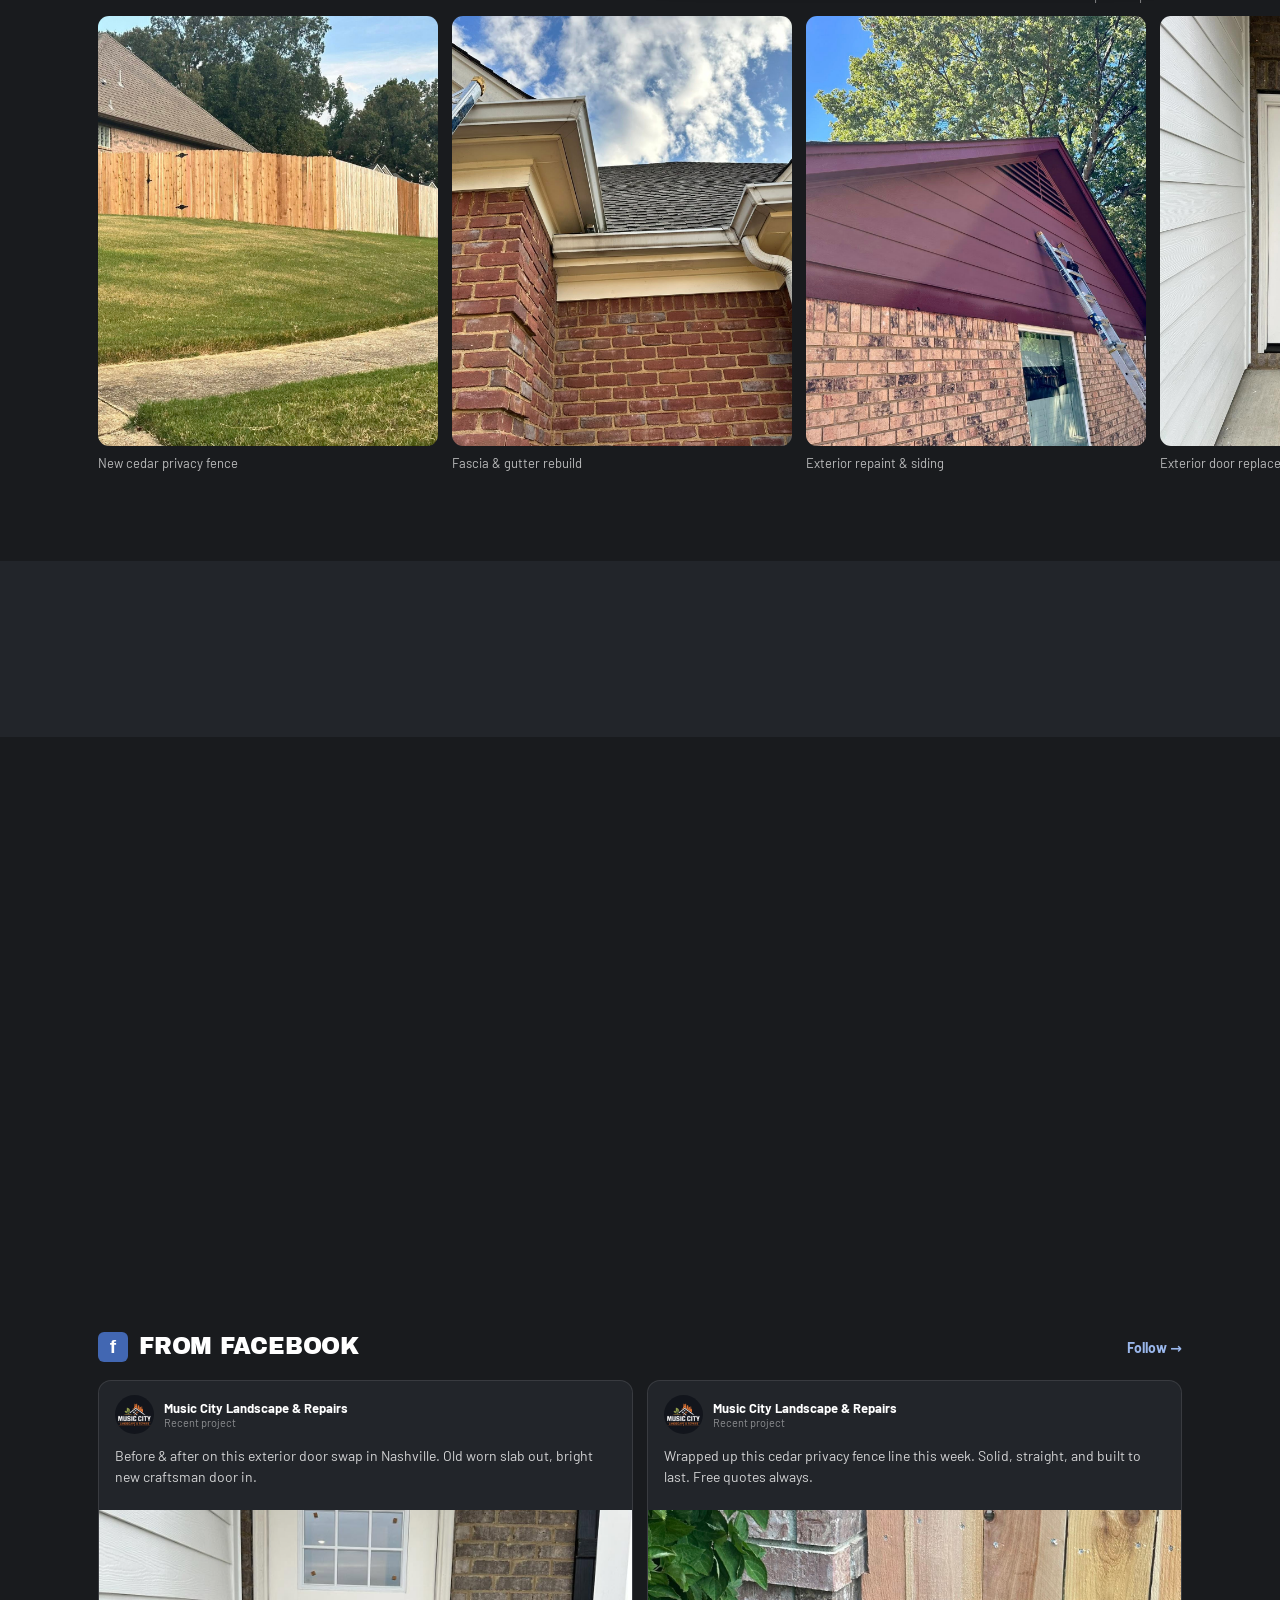
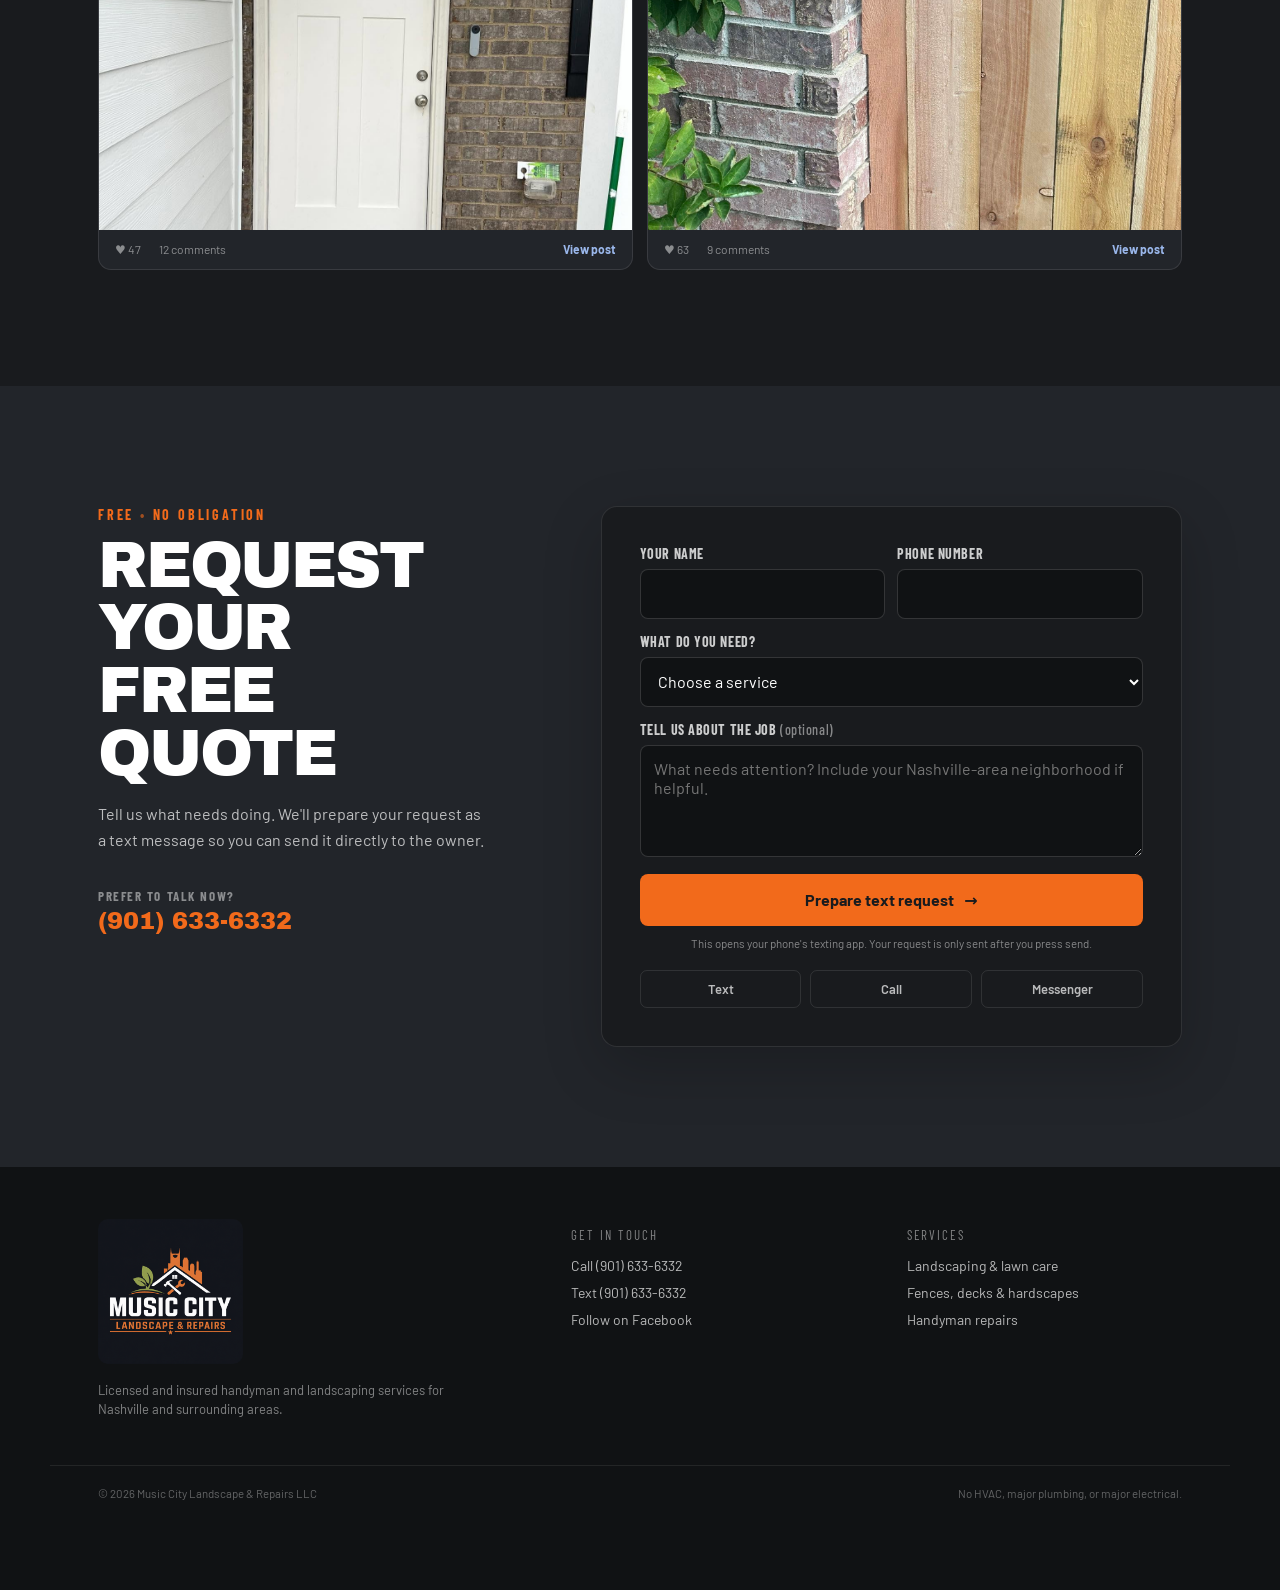
==== commit 010511a4: "Refresh mobile portrait assets" ====
--- a/index.html
+++ b/index.html
@@ -13,7 +13,7 @@
   <link rel="preconnect" href="https://fonts.googleapis.com">
   <link rel="preconnect" href="https://fonts.gstatic.com" crossorigin>
   <link href="https://fonts.googleapis.com/css2?family=Archivo+Black&family=Barlow+Condensed:wght@500;600;700;800&family=Barlow:wght@400;500;600;700&display=swap" rel="stylesheet">
-  <link rel="stylesheet" href="styles.css">
+  <link rel="stylesheet" href="styles.css?v=20260721-2">
   <script type="application/ld+json">
   {
     "@context": "https://schema.org",
@@ -66,7 +66,7 @@
           </div>
         </div>
         <figure class="hero-badge">
-          <img src="pic.jpg" alt="Owner of Music City Landscape and Repairs">
+          <img src="pic.jpg?v=20260721-2" alt="Owner of Music City Landscape and Repairs">
           <figcaption>
             <strong>Built on faith.</strong>
             <span>Backed by hard work.</span>
--- a/styles.css
+++ b/styles.css
@@ -68,7 +68,7 @@
 .button-facebook { border-color: #577ac0; background: rgba(66,103,178,.24); color: #b6cdf4; }
 .button-facebook:hover { background: rgba(66,103,178,.4); color: #fff; }
 .hero-badge { position: relative; width: 220px; height: 220px; min-height: 220px; flex: none; overflow: hidden; margin: 0; border: 3px solid rgba(242,106,27,.8); border-radius: 50%; background: var(--surface); text-align: center; text-transform: uppercase; box-shadow: 0 18px 50px rgba(0,0,0,.4); }
-.hero-badge::before { content: ""; position: absolute; inset: -10px; background: url("pic.jpg") center 30% / cover no-repeat; filter: blur(7px) brightness(.68); transform: scale(1.08); }
+.hero-badge::before { content: ""; position: absolute; inset: -10px; background: url("pic.jpg?v=20260721-2") center 30% / cover no-repeat; filter: blur(7px) brightness(.68); transform: scale(1.08); }
 .hero-badge img { position: absolute; z-index: 1; inset: 0; width: 100%; height: 100%; display: block; border-radius: 50%; object-fit: cover; object-position: center 30%; transform: scale(.91); -webkit-mask-image: radial-gradient(circle, #000 82%, transparent 100%); mask-image: radial-gradient(circle, #000 82%, transparent 100%); }
 .hero-badge figcaption { position: absolute; z-index: 2; right: 0; bottom: 0; left: 0; display: flex; flex-direction: column; align-items: center; padding: 48px 15px 19px; background: linear-gradient(0deg, rgba(16,18,20,.96) 0%, rgba(16,18,20,.78) 58%, transparent 100%); }
 .hero-badge strong { font-family: var(--condensed); font-size: 19px; line-height: 1; }
@@ -201,7 +201,10 @@
 
 @media (max-width: 900px) {
   .desktop-nav { display: none; }
-  .hero-badge { display: none; }
+  .hero-badge { position: absolute; top: 105px; right: var(--gutter); width: 142px; height: 142px; min-height: 142px; display: block; }
+  .hero-badge figcaption { padding: 36px 10px 13px; }
+  .hero-badge strong { font-size: 15px; }
+  .hero-badge span { font-size: 8px; }
   .hero-content { justify-content: flex-start; }
   .services-grid { grid-template-columns: repeat(2, 1fr); }
   .promise-grid { grid-template-columns: 1fr; }
@@ -226,6 +229,10 @@
   .call-button span::after { content: "Call"; font-size: 13px; }
   .hero { min-height: 760px; }
   .hero-photo { object-position: 58% center; }
+  .hero-badge { top: 88px; right: 18px; width: 112px; height: 112px; min-height: 112px; border-width: 2px; }
+  .hero-badge figcaption { padding: 29px 7px 10px; }
+  .hero-badge strong { font-size: 12px; }
+  .hero-badge span { display: none; }
   .hero-shade { background: linear-gradient(0deg, var(--bg) 0%, rgba(13,15,17,.72) 58%, rgba(13,15,17,.2) 100%); }
   .hero-content { padding-top: 125px; padding-bottom: 42px; }
   .hero-content, .hero-copy { width: 100%; min-width: 0; }
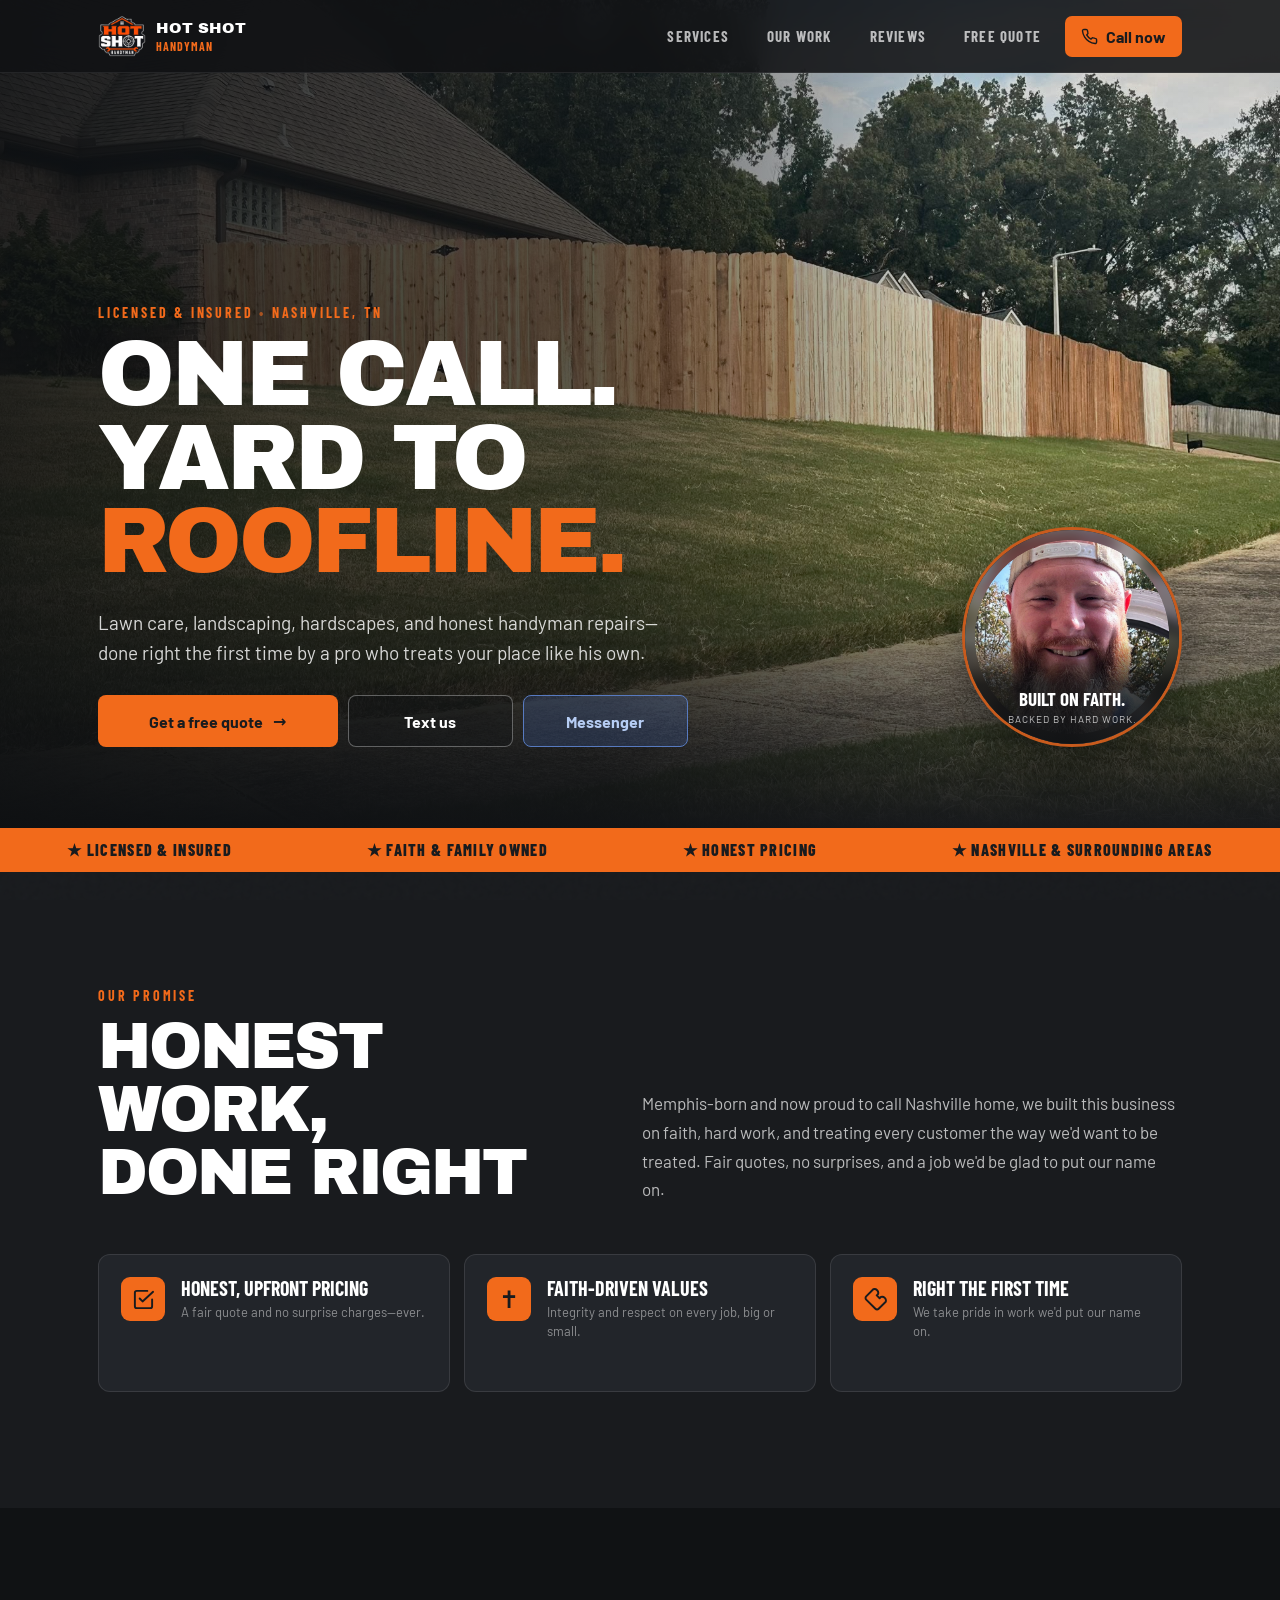
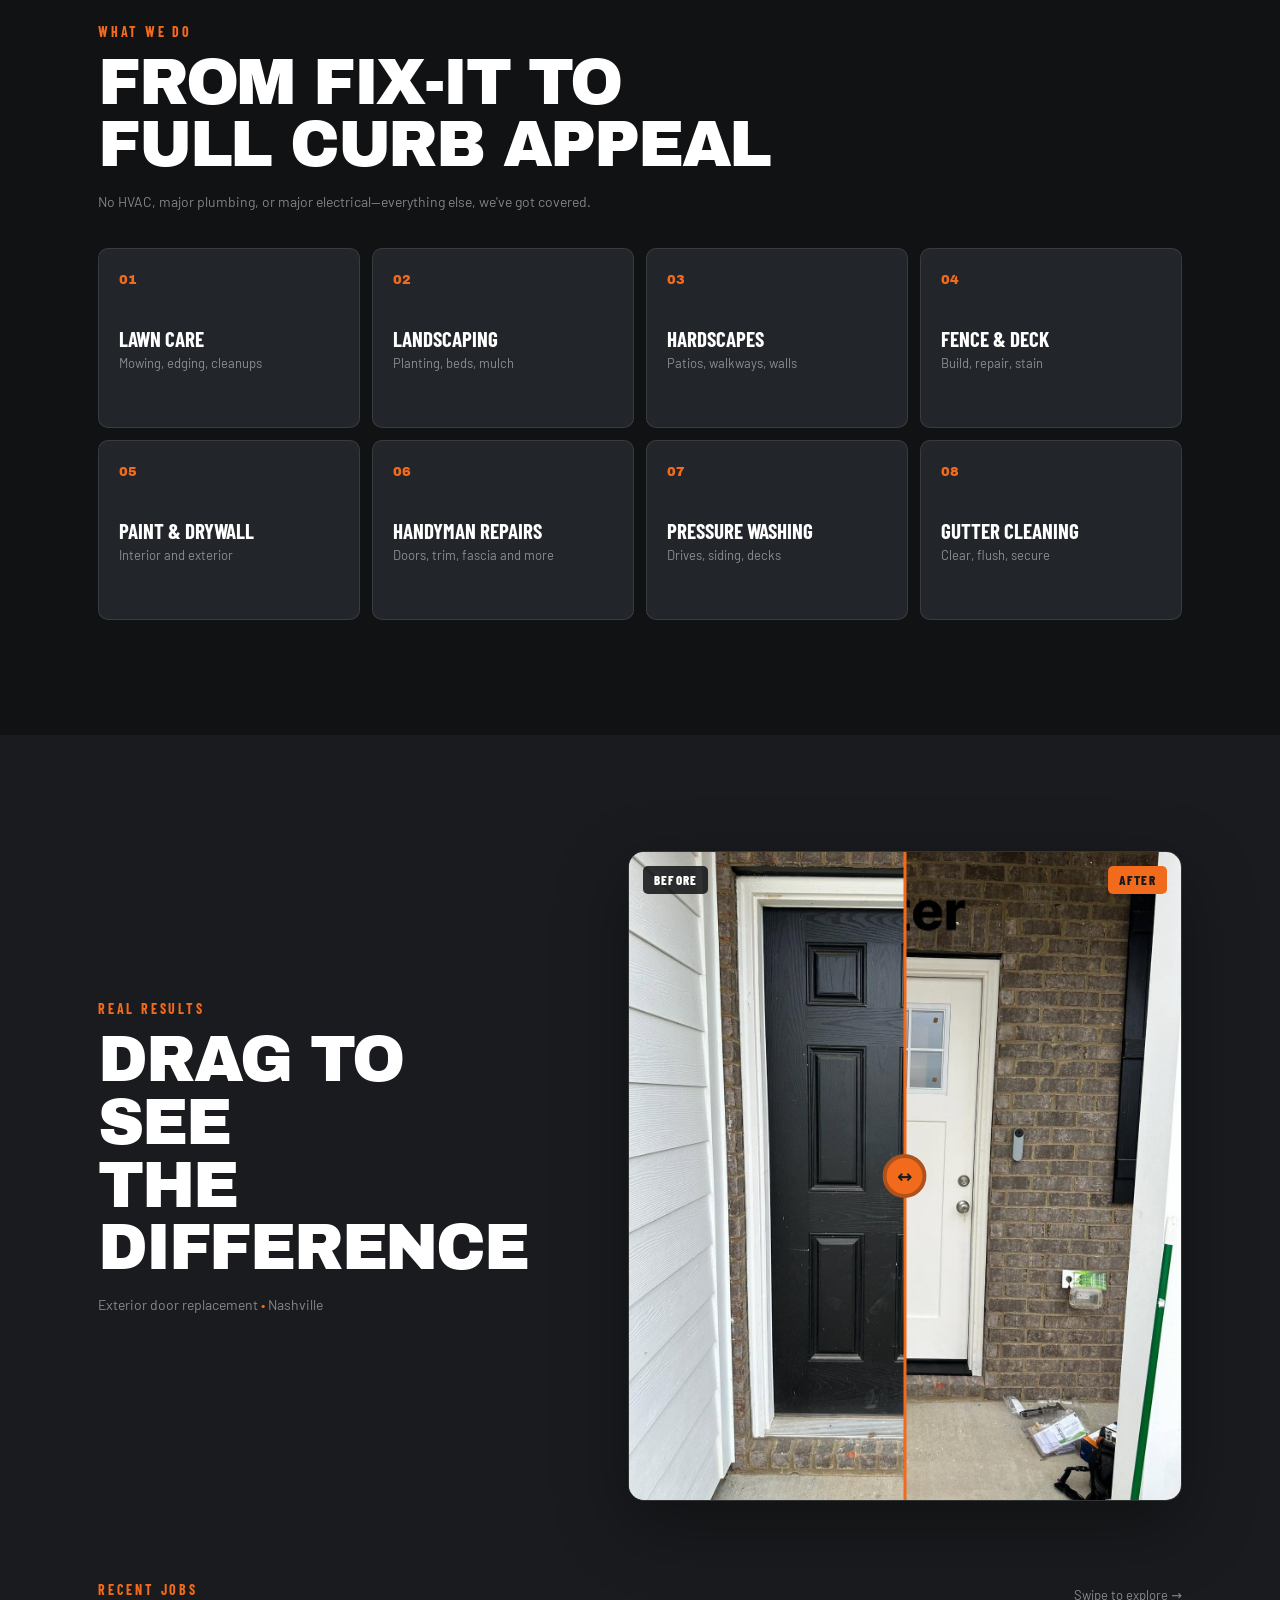
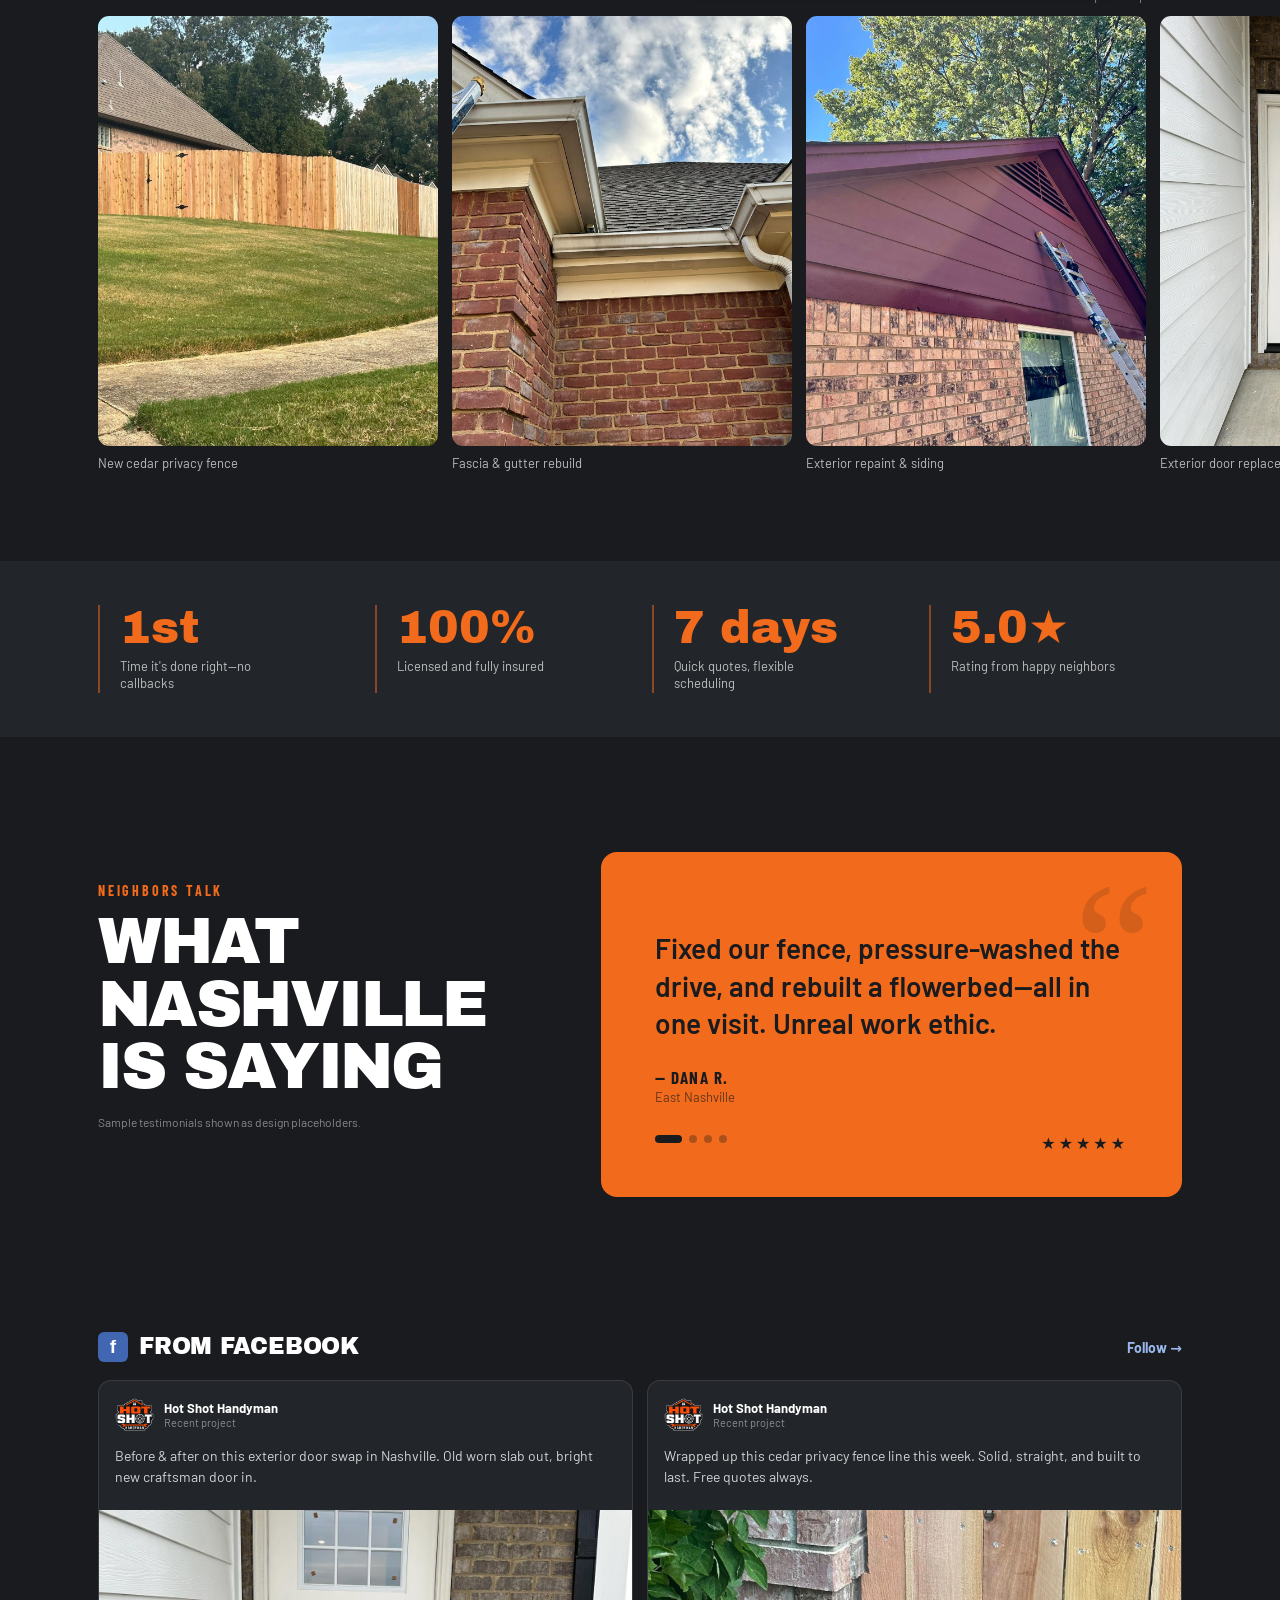
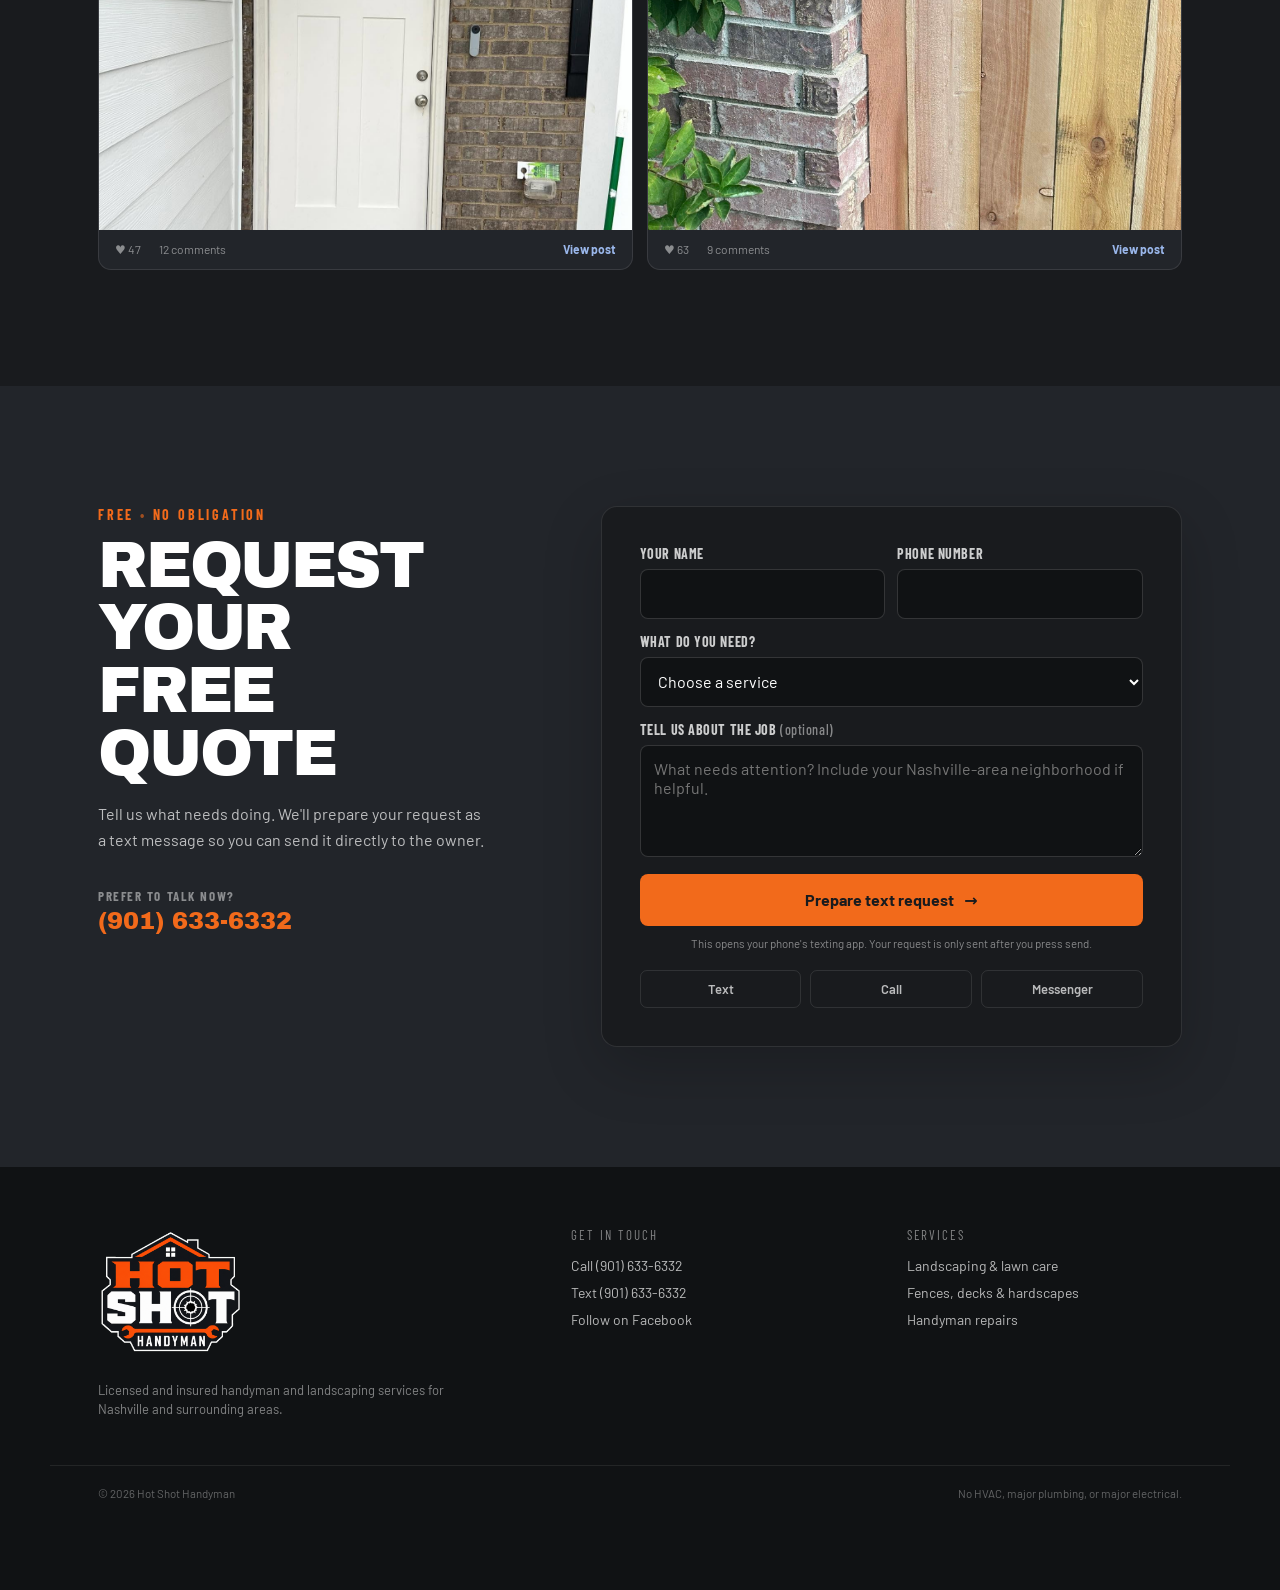
==== commit baf69344: "Rebrand site as Hot Shot Handyman" ====
--- a/index.html
+++ b/index.html
@@ -5,23 +5,23 @@
   <meta name="viewport" content="width=device-width, initial-scale=1">
   <meta name="theme-color" content="#15181c">
   <meta name="description" content="Licensed and insured landscaping and handyman services in Nashville, TN. Honest pricing for lawn care, fences, decks, painting, repairs, pressure washing, and more.">
-  <meta property="og:title" content="Music City Landscape & Repairs | Nashville, TN">
+  <meta property="og:title" content="Hot Shot Handyman | Nashville, TN">
   <meta property="og:description" content="One call, yard to roofline. Honest landscaping and handyman work done right in Nashville and surrounding areas.">
   <meta property="og:type" content="website">
   <meta property="og:image" content="uploads/651188245_35477635118501867_3400437873868287602_n.jpg">
-  <title>Music City Landscape & Repairs | Nashville, TN</title>
+  <title>Hot Shot Handyman | Nashville, TN</title>
   <link rel="preconnect" href="https://fonts.googleapis.com">
   <link rel="preconnect" href="https://fonts.gstatic.com" crossorigin>
   <link href="https://fonts.googleapis.com/css2?family=Archivo+Black&family=Barlow+Condensed:wght@500;600;700;800&family=Barlow:wght@400;500;600;700&display=swap" rel="stylesheet">
-  <link rel="stylesheet" href="styles.css?v=20260721-2">
+  <link rel="stylesheet" href="styles.css?v=20260721-3">
   <script type="application/ld+json">
   {
     "@context": "https://schema.org",
     "@type": "HomeAndConstructionBusiness",
-    "name": "Music City Landscape & Repairs LLC",
+    "name": "Hot Shot Handyman",
     "telephone": "+1-901-633-6332",
     "areaServed": "Nashville, Tennessee and surrounding areas",
-    "image": "logo-web.png",
+    "image": "hot-shot-logo-web.png",
     "url": "https://www.facebook.com/musiccitylandscapeandrepairsllc",
     "sameAs": ["https://www.facebook.com/musiccitylandscapeandrepairsllc"],
     "priceRange": "$$"
@@ -33,9 +33,9 @@
 
   <header class="site-header">
     <div class="header-inner shell">
-      <a class="brand" href="#top" aria-label="Music City Landscape and Repairs, home">
-        <img src="logo-web.png" alt="" width="54" height="54">
-        <span>Music City<small>Landscape & Repairs</small></span>
+      <a class="brand" href="#top" aria-label="Hot Shot Handyman, home">
+        <img src="hot-shot-logo-web.png" alt="" width="54" height="54">
+        <span>Hot Shot<small>Handyman</small></span>
       </a>
       <nav class="desktop-nav" aria-label="Primary navigation">
         <a href="#services">Services</a>
@@ -43,7 +43,7 @@
         <a href="#reviews">Reviews</a>
         <a href="#quote">Free quote</a>
       </nav>
-      <a class="call-button pulse" href="tel:+19016336332" aria-label="Call Music City Landscape and Repairs at 901-633-6332">
+      <a class="call-button pulse" href="tel:+19016336332" aria-label="Call Hot Shot Handyman at 901-633-6332">
         <svg aria-hidden="true" viewBox="0 0 24 24"><path d="M22 16.92v3a2 2 0 0 1-2.18 2 19.8 19.8 0 0 1-8.63-3.07 19.5 19.5 0 0 1-6-6A19.8 19.8 0 0 1 2.12 4.18 2 2 0 0 1 4.11 2h3a2 2 0 0 1 2 1.72c.12.9.33 1.78.62 2.63a2 2 0 0 1-.45 2.11L8 9.73a16 16 0 0 0 6 6l1.27-1.27a2 2 0 0 1 2.11-.45c.85.29 1.73.5 2.63.62A2 2 0 0 1 22 16.92z"/></svg>
         <span>Call now</span>
       </a>
@@ -52,7 +52,7 @@
 
   <main id="main">
     <section class="hero" id="top" aria-labelledby="hero-title">
-      <img class="hero-photo" src="uploads/651188245_35477635118501867_3400437873868287602_n.jpg" alt="New cedar privacy fence built by Music City Landscape and Repairs">
+      <img class="hero-photo" src="uploads/651188245_35477635118501867_3400437873868287602_n.jpg" alt="New cedar privacy fence built by Hot Shot Handyman">
       <div class="hero-shade"></div>
       <div class="hero-content shell">
         <div class="hero-copy">
@@ -66,7 +66,7 @@
           </div>
         </div>
         <figure class="hero-badge">
-          <img src="pic.jpg?v=20260721-2" alt="Owner of Music City Landscape and Repairs">
+          <img src="pic.jpg?v=20260721-2" alt="Owner of Hot Shot Handyman">
           <figcaption>
             <strong>Built on faith.</strong>
             <span>Backed by hard work.</span>
@@ -167,7 +167,7 @@
       </div>
     </section>
 
-    <section class="stats-band" aria-label="Why choose Music City Landscape and Repairs">
+    <section class="stats-band" aria-label="Why choose Hot Shot Handyman">
       <div class="shell stats-grid">
         <div data-reveal><strong>1st</strong><span>Time it's done right—no callbacks</span></div>
         <div data-reveal><strong>100%</strong><span>Licensed and fully insured</span></div>
@@ -201,13 +201,13 @@
         </div>
         <div class="posts-grid">
           <article class="post-card" data-reveal>
-            <header><img src="logo-web.png" alt=""><div><strong>Music City Landscape & Repairs</strong><span>Recent project</span></div></header>
+            <header><img src="hot-shot-logo-web.png" alt=""><div><strong>Hot Shot Handyman</strong><span>Recent project</span></div></header>
             <p>Before & after on this exterior door swap in Nashville. Old worn slab out, bright new craftsman door in.</p>
             <img class="post-photo" src="uploads/646757462_122276287892067764_7321596585685729588_n.jpg" alt="New craftsman-style exterior door" loading="lazy">
             <footer><span>♥ 47</span><span>12 comments</span><a href="https://www.facebook.com/musiccitylandscapeandrepairsllc" target="_blank" rel="noopener">View post</a></footer>
           </article>
           <article class="post-card" data-reveal>
-            <header><img src="logo-web.png" alt=""><div><strong>Music City Landscape & Repairs</strong><span>Recent project</span></div></header>
+            <header><img src="hot-shot-logo-web.png" alt=""><div><strong>Hot Shot Handyman</strong><span>Recent project</span></div></header>
             <p>Wrapped up this cedar privacy fence line this week. Solid, straight, and built to last. Free quotes always.</p>
             <img class="post-photo" src="uploads/651005009_35477635108501868_6597967307864840142_n.jpg" alt="Completed cedar privacy fence line" loading="lazy">
             <footer><span>♥ 63</span><span>9 comments</span><a href="https://www.facebook.com/musiccitylandscapeandrepairsllc" target="_blank" rel="noopener">View post</a></footer>
@@ -248,13 +248,13 @@
   <footer class="site-footer">
     <div class="shell footer-grid">
       <div class="footer-brand">
-        <img src="logo-web.png" alt="Music City Landscape and Repairs" width="160" height="160" loading="lazy">
+        <img src="hot-shot-logo-web.png" alt="Hot Shot Handyman" width="160" height="160" loading="lazy">
         <p>Licensed and insured handyman and landscaping services for Nashville and surrounding areas.</p>
       </div>
       <div><h2>Get in touch</h2><a href="tel:+19016336332">Call (901) 633-6332</a><a href="sms:+19016336332">Text (901) 633-6332</a><a href="https://www.facebook.com/musiccitylandscapeandrepairsllc" target="_blank" rel="noopener">Follow on Facebook</a></div>
       <div><h2>Services</h2><a href="#services">Landscaping & lawn care</a><a href="#services">Fences, decks & hardscapes</a><a href="#services">Handyman repairs</a></div>
     </div>
-    <div class="shell footer-bottom"><span>© 2026 Music City Landscape & Repairs LLC</span><span>No HVAC, major plumbing, or major electrical.</span></div>
+    <div class="shell footer-bottom"><span>© 2026 Hot Shot Handyman</span><span>No HVAC, major plumbing, or major electrical.</span></div>
   </footer>
 
   <nav class="mobile-action-bar" aria-label="Quick contact">
--- a/styles.css
+++ b/styles.css
@@ -68,7 +68,7 @@
 .button-facebook { border-color: #577ac0; background: rgba(66,103,178,.24); color: #b6cdf4; }
 .button-facebook:hover { background: rgba(66,103,178,.4); color: #fff; }
 .hero-badge { position: relative; width: 220px; height: 220px; min-height: 220px; flex: none; overflow: hidden; margin: 0; border: 3px solid rgba(242,106,27,.8); border-radius: 50%; background: var(--surface); text-align: center; text-transform: uppercase; box-shadow: 0 18px 50px rgba(0,0,0,.4); }
-.hero-badge::before { content: ""; position: absolute; inset: -10px; background: url("pic.jpg?v=20260721-2") center 30% / cover no-repeat; filter: blur(7px) brightness(.68); transform: scale(1.08); }
+.hero-badge::before { content: ""; position: absolute; inset: -10px; background: url("pic.jpg?v=20260721-3") center 30% / cover no-repeat; filter: blur(7px) brightness(.68); transform: scale(1.08); }
 .hero-badge img { position: absolute; z-index: 1; inset: 0; width: 100%; height: 100%; display: block; border-radius: 50%; object-fit: cover; object-position: center 30%; transform: scale(.91); -webkit-mask-image: radial-gradient(circle, #000 82%, transparent 100%); mask-image: radial-gradient(circle, #000 82%, transparent 100%); }
 .hero-badge figcaption { position: absolute; z-index: 2; right: 0; bottom: 0; left: 0; display: flex; flex-direction: column; align-items: center; padding: 48px 15px 19px; background: linear-gradient(0deg, rgba(16,18,20,.96) 0%, rgba(16,18,20,.78) 58%, transparent 100%); }
 .hero-badge strong { font-family: var(--condensed); font-size: 19px; line-height: 1; }
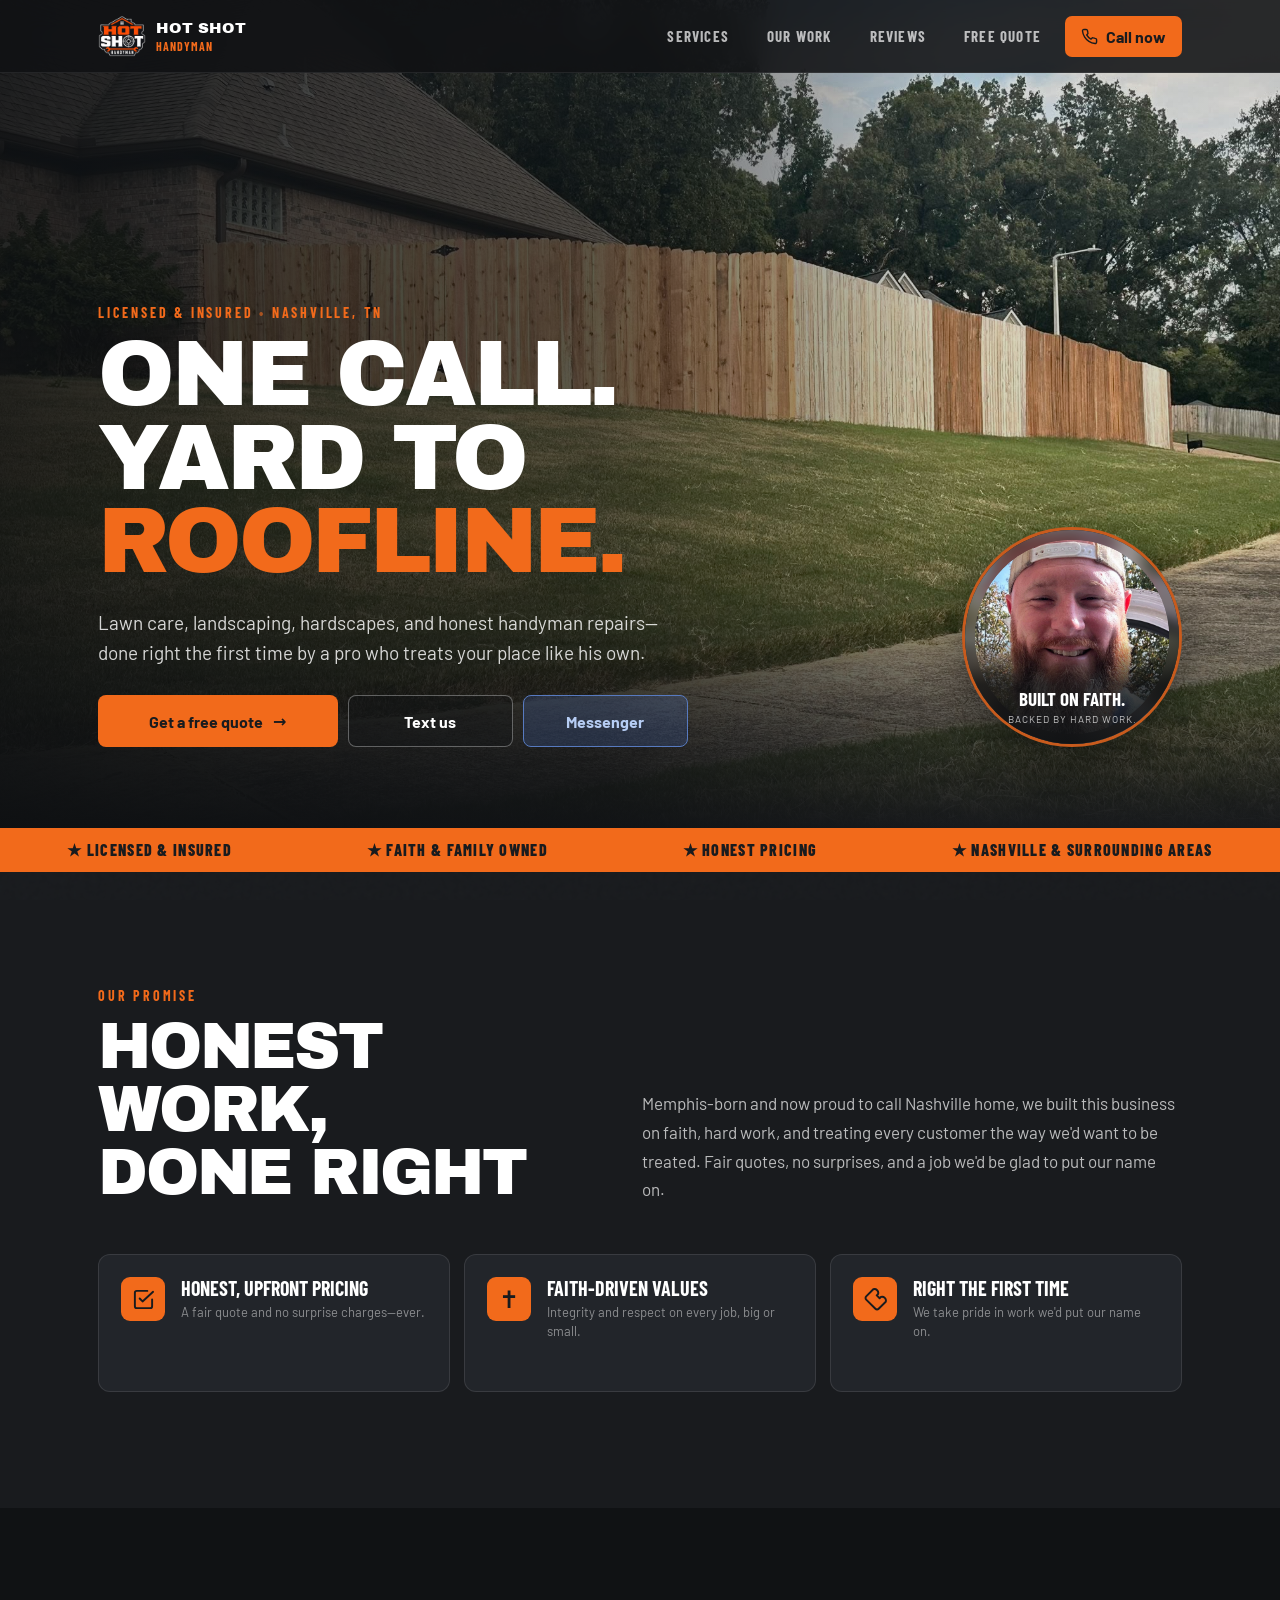
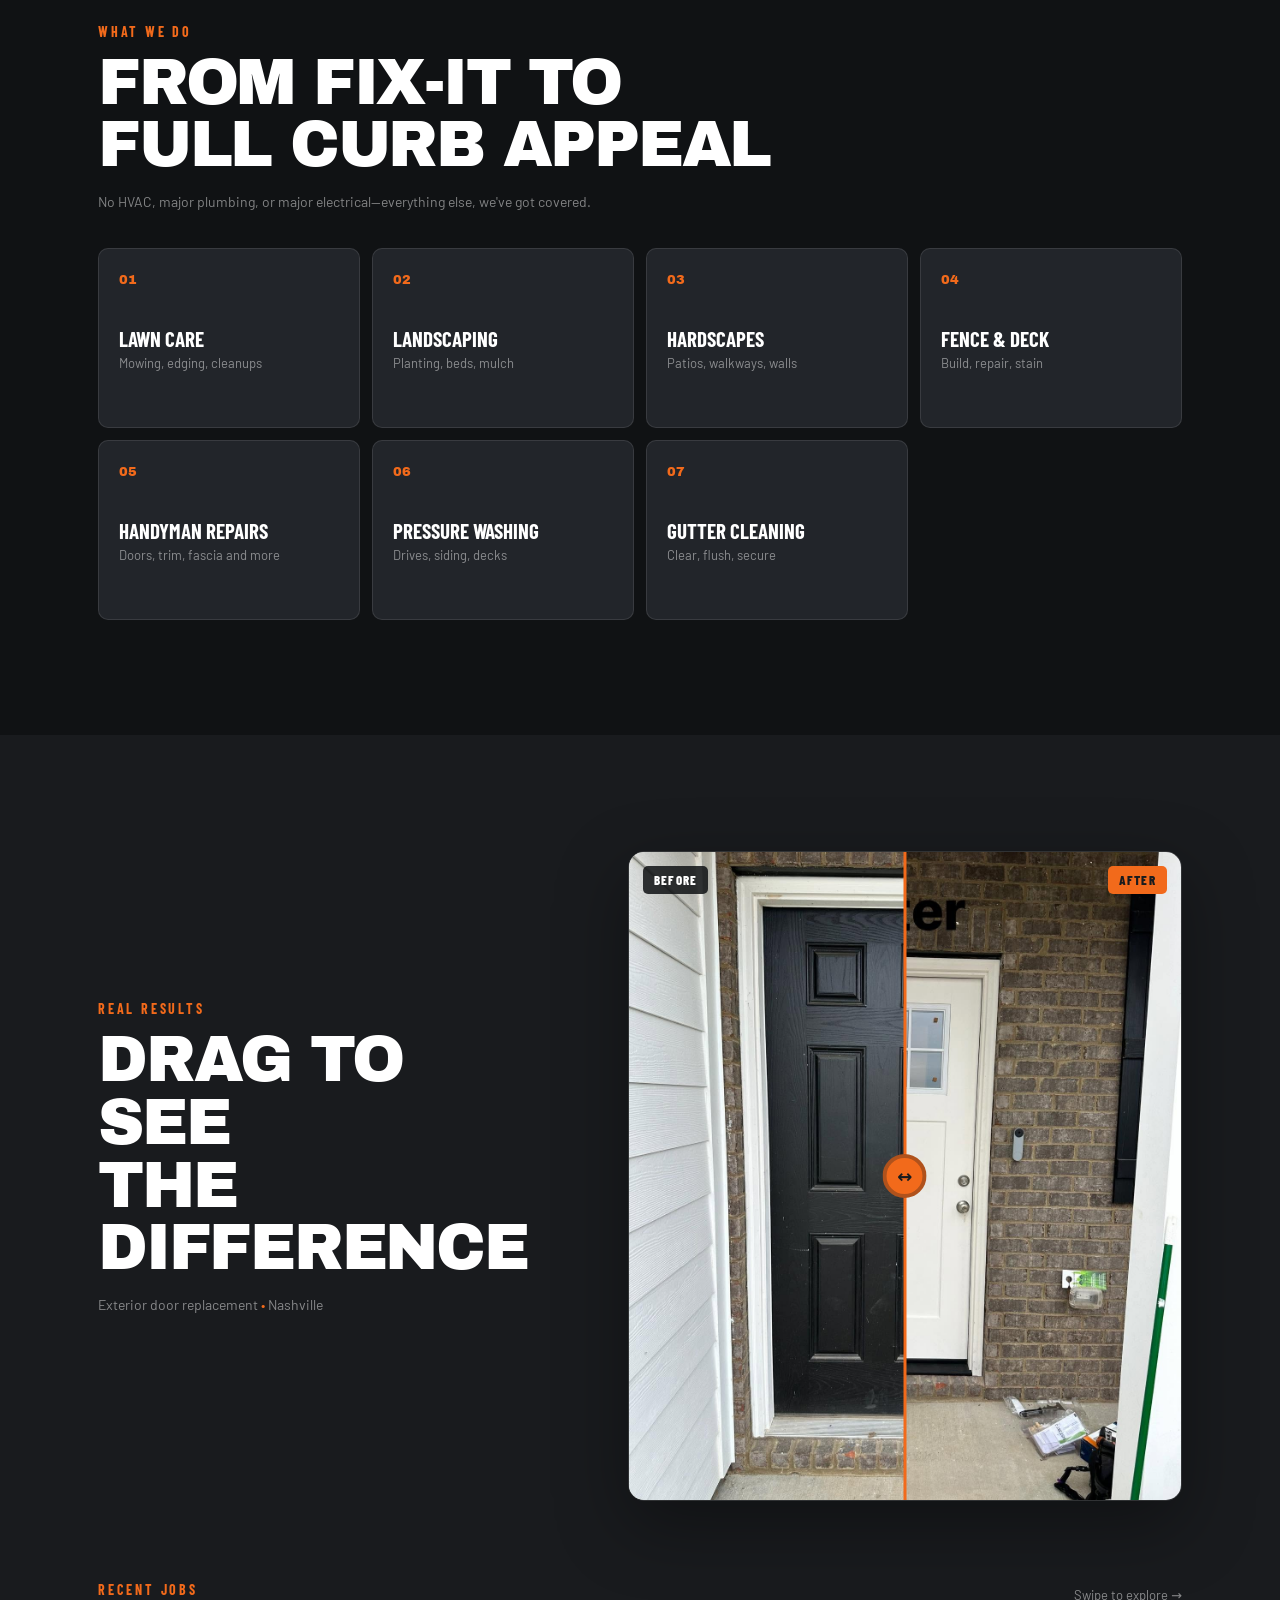
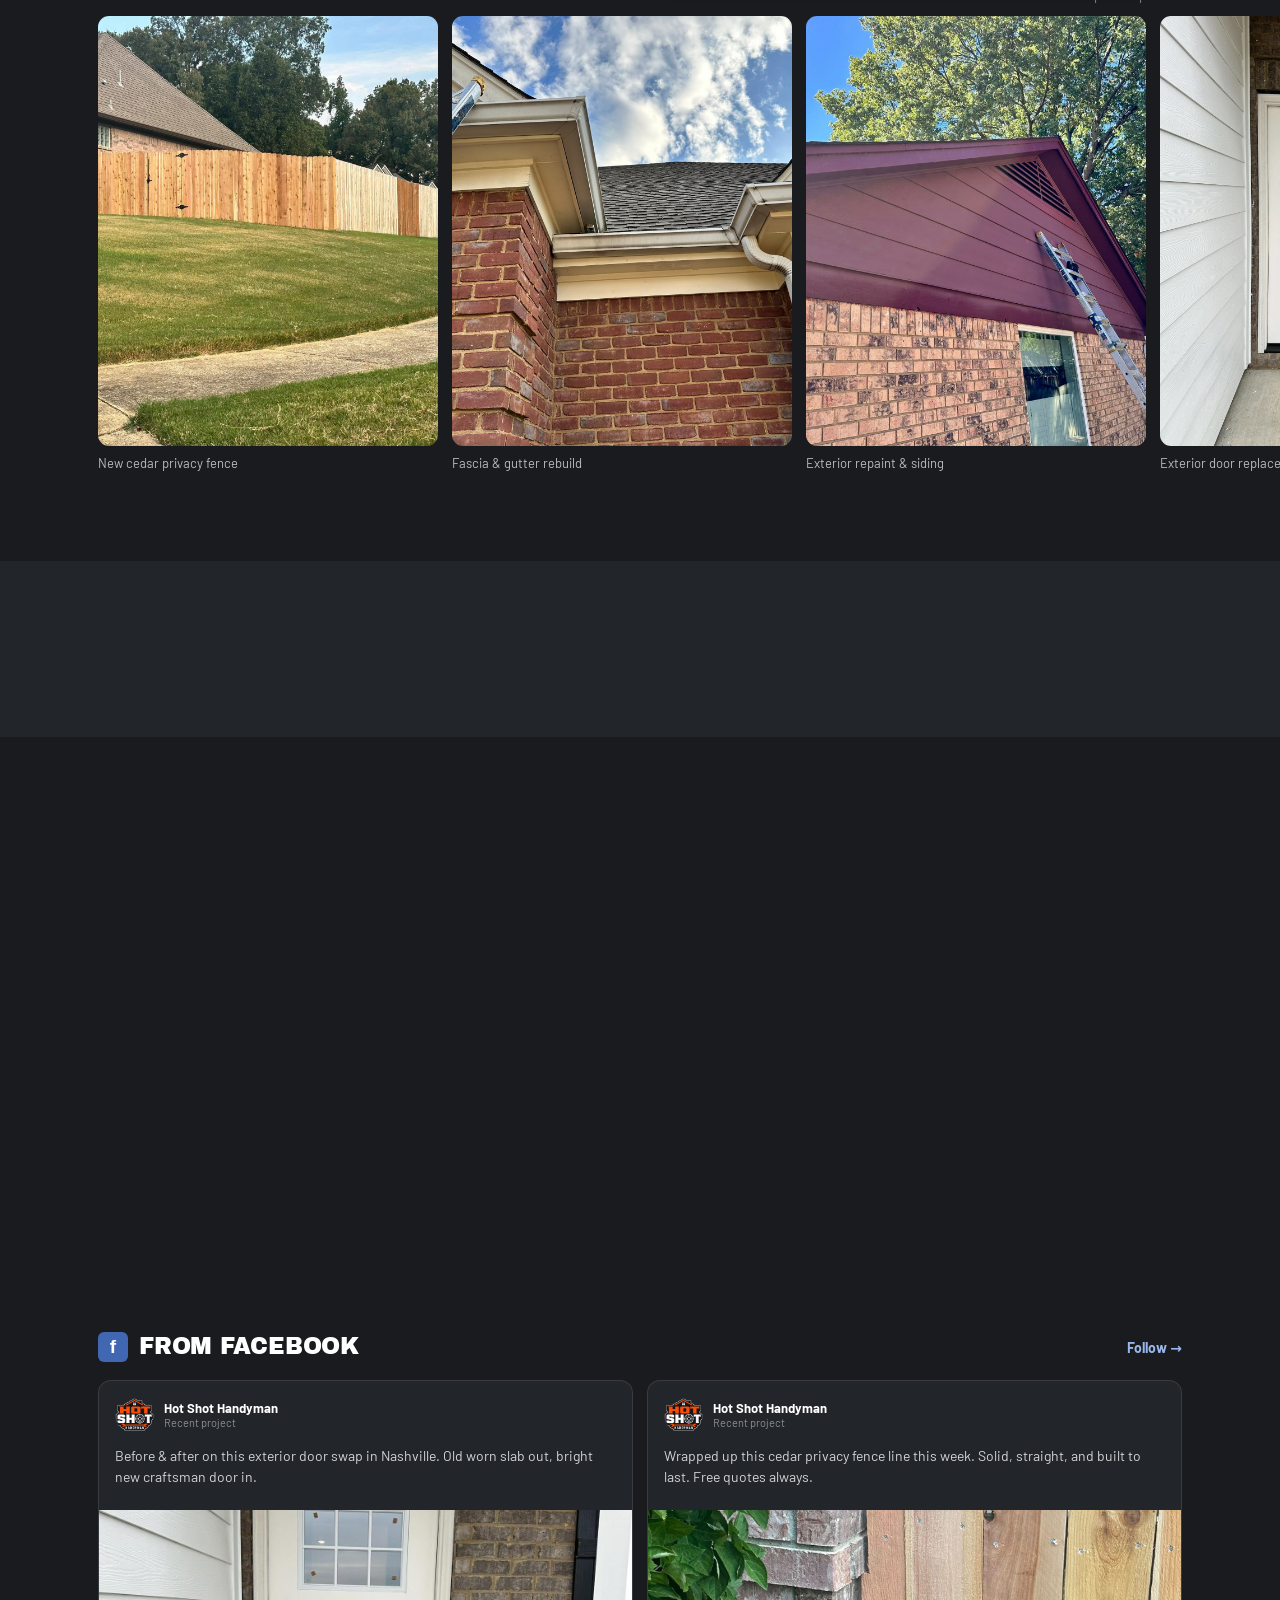
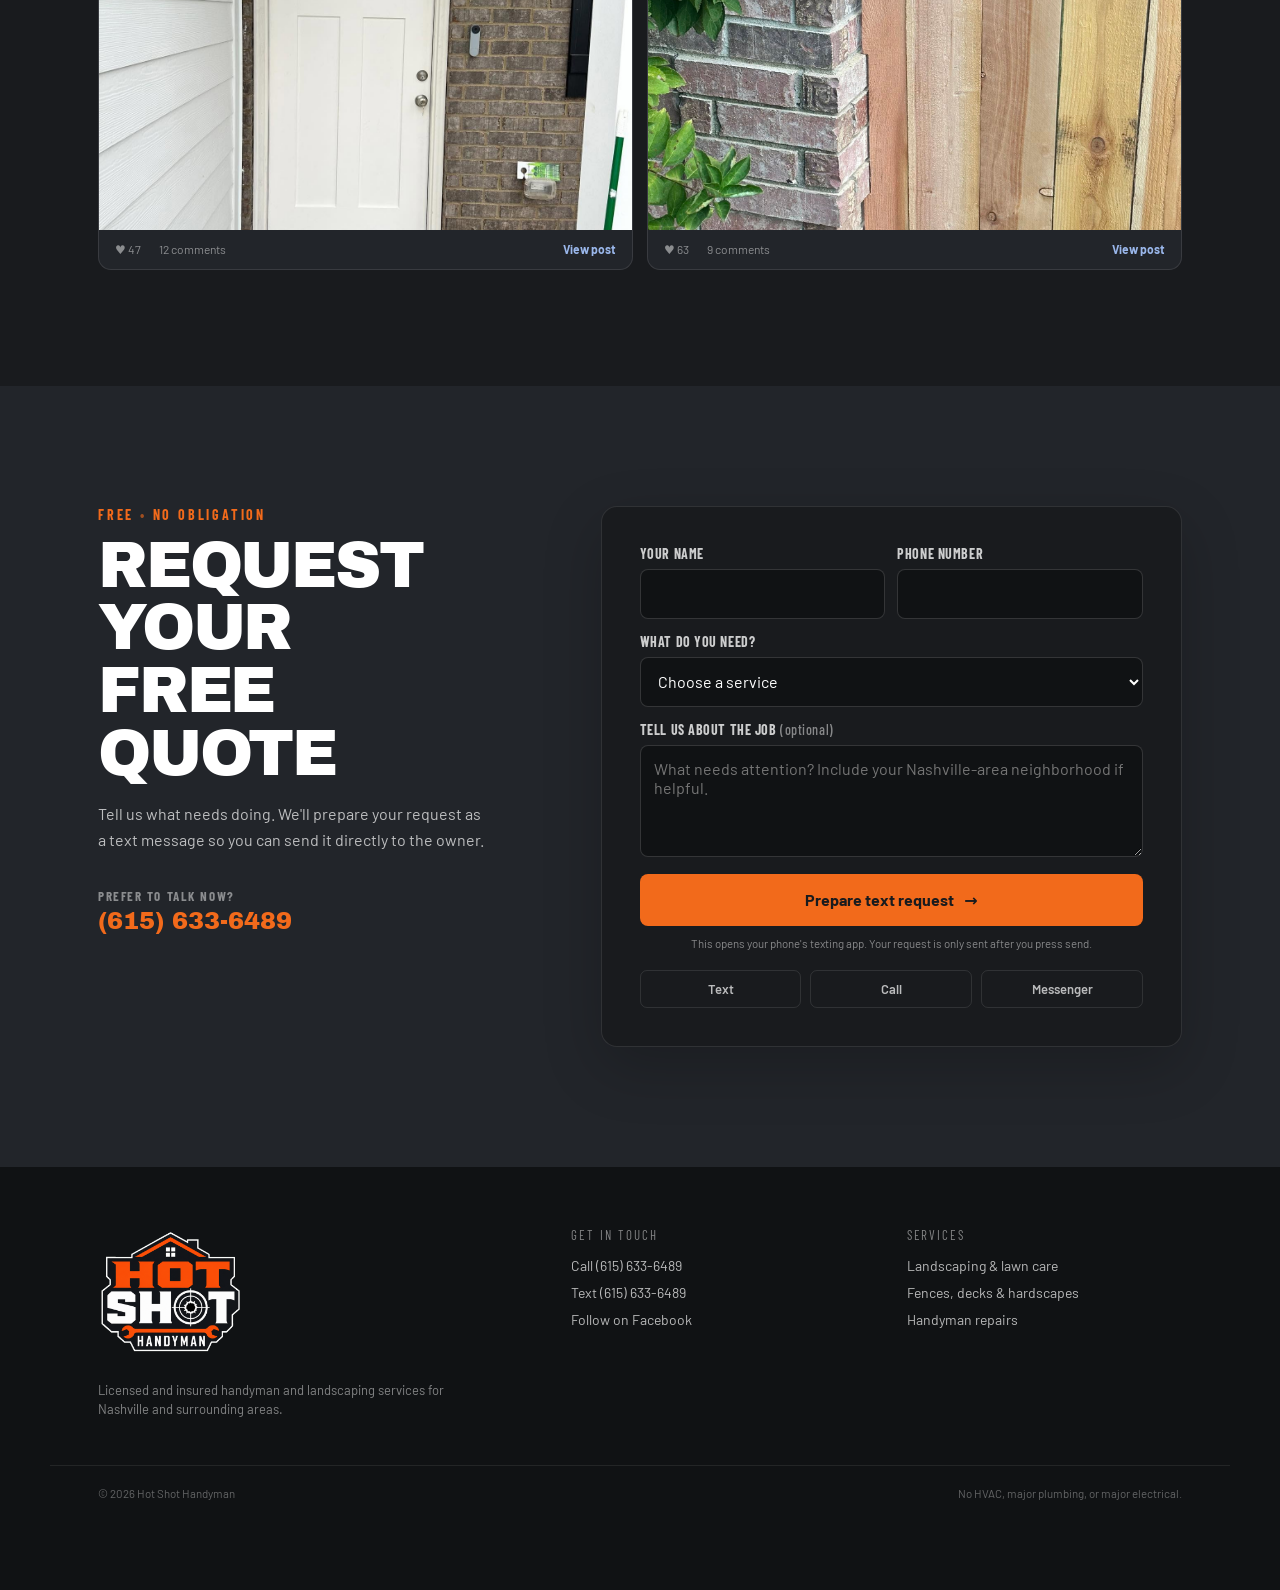
==== commit 0883f317: "Remove paint & drywall service, update phone to Nashville line, fix mislabeled gallery photo - Drop " ====
--- a/index.html
+++ b/index.html
@@ -4,7 +4,7 @@
   <meta charset="utf-8">
   <meta name="viewport" content="width=device-width, initial-scale=1">
   <meta name="theme-color" content="#15181c">
-  <meta name="description" content="Licensed and insured landscaping and handyman services in Nashville, TN. Honest pricing for lawn care, fences, decks, painting, repairs, pressure washing, and more.">
+  <meta name="description" content="Licensed and insured landscaping and handyman services in Nashville, TN. Honest pricing for lawn care, fences, decks, repairs, pressure washing, and more.">
   <meta property="og:title" content="Hot Shot Handyman | Nashville, TN">
   <meta property="og:description" content="One call, yard to roofline. Honest landscaping and handyman work done right in Nashville and surrounding areas.">
   <meta property="og:type" content="website">
@@ -19,7 +19,7 @@
     "@context": "https://schema.org",
     "@type": "HomeAndConstructionBusiness",
     "name": "Hot Shot Handyman",
-    "telephone": "+1-901-633-6332",
+    "telephone": "+1-615-633-6489",
     "areaServed": "Nashville, Tennessee and surrounding areas",
     "image": "hot-shot-logo-web.png",
     "url": "https://www.facebook.com/musiccitylandscapeandrepairsllc",
@@ -43,7 +43,7 @@
         <a href="#reviews">Reviews</a>
         <a href="#quote">Free quote</a>
       </nav>
-      <a class="call-button pulse" href="tel:+19016336332" aria-label="Call Hot Shot Handyman at 901-633-6332">
+      <a class="call-button pulse" href="tel:+16156336489" aria-label="Call Hot Shot Handyman at 615-633-6489">
         <svg aria-hidden="true" viewBox="0 0 24 24"><path d="M22 16.92v3a2 2 0 0 1-2.18 2 19.8 19.8 0 0 1-8.63-3.07 19.5 19.5 0 0 1-6-6A19.8 19.8 0 0 1 2.12 4.18 2 2 0 0 1 4.11 2h3a2 2 0 0 1 2 1.72c.12.9.33 1.78.62 2.63a2 2 0 0 1-.45 2.11L8 9.73a16 16 0 0 0 6 6l1.27-1.27a2 2 0 0 1 2.11-.45c.85.29 1.73.5 2.63.62A2 2 0 0 1 22 16.92z"/></svg>
         <span>Call now</span>
       </a>
@@ -61,7 +61,7 @@
           <p class="hero-intro">Lawn care, landscaping, hardscapes, and honest handyman repairs—done right the first time by a pro who treats your place like his own.</p>
           <div class="hero-actions">
             <a class="button button-primary" href="#quote">Get a free quote <span aria-hidden="true">→</span></a>
-            <a class="button button-outline" href="sms:+19016336332">Text us</a>
+            <a class="button button-outline" href="sms:+16156336489">Text us</a>
             <a class="button button-facebook" href="https://m.me/musiccitylandscapeandrepairsllc" target="_blank" rel="noopener">Messenger</a>
           </div>
         </div>
@@ -122,10 +122,9 @@
           <article class="service-card" data-reveal><span aria-hidden="true">02</span><h3>Landscaping</h3><p>Planting, beds, mulch</p></article>
           <article class="service-card" data-reveal><span aria-hidden="true">03</span><h3>Hardscapes</h3><p>Patios, walkways, walls</p></article>
           <article class="service-card" data-reveal><span aria-hidden="true">04</span><h3>Fence & Deck</h3><p>Build, repair, stain</p></article>
-          <article class="service-card" data-reveal><span aria-hidden="true">05</span><h3>Paint & Drywall</h3><p>Interior and exterior</p></article>
-          <article class="service-card" data-reveal><span aria-hidden="true">06</span><h3>Handyman Repairs</h3><p>Doors, trim, fascia and more</p></article>
-          <article class="service-card" data-reveal><span aria-hidden="true">07</span><h3>Pressure Washing</h3><p>Drives, siding, decks</p></article>
-          <article class="service-card" data-reveal><span aria-hidden="true">08</span><h3>Gutter Cleaning</h3><p>Clear, flush, secure</p></article>
+          <article class="service-card" data-reveal><span aria-hidden="true">05</span><h3>Handyman Repairs</h3><p>Doors, trim, fascia and more</p></article>
+          <article class="service-card" data-reveal><span aria-hidden="true">06</span><h3>Pressure Washing</h3><p>Drives, siding, decks</p></article>
+          <article class="service-card" data-reveal><span aria-hidden="true">07</span><h3>Gutter Cleaning</h3><p>Clear, flush, secure</p></article>
         </div>
       </div>
     </section>
@@ -161,7 +160,6 @@
           <figure><img src="uploads/646870572_122276988242067764_2113409320530741178_n.jpg" alt="Fascia and gutter rebuild" loading="lazy"><figcaption>Fascia & gutter rebuild</figcaption></figure>
           <figure><img src="uploads/652931433_35477634981835214_3251760029355082238_n.jpg" alt="Exterior repaint and siding work" loading="lazy"><figcaption>Exterior repaint & siding</figcaption></figure>
           <figure><img src="uploads/646757462_122276287892067764_7321596585685729588_n.jpg" alt="New exterior door installation" loading="lazy"><figcaption>Exterior door replacement</figcaption></figure>
-          <figure><img src="uploads/646844184_122276288624067764_7716625510294826031_n.jpg" alt="Newly installed straight gutters" loading="lazy"><figcaption>Clean, straight new gutters</figcaption></figure>
           <figure><img src="uploads/646854319_122276288588067764_4471028385660139660_n.jpg" alt="Cabinet and drawer repair" loading="lazy"><figcaption>Cabinet & drawer repair</figcaption></figure>
         </div>
       </div>
@@ -224,7 +222,7 @@
           <p>Tell us what needs doing. We'll prepare your request as a text message so you can send it directly to the owner.</p>
           <div class="direct-contact">
             <span>Prefer to talk now?</span>
-            <a href="tel:+19016336332">(901) 633-6332</a>
+            <a href="tel:+16156336489">(615) 633-6489</a>
           </div>
         </div>
         <form class="quote-form" id="quote-form" novalidate data-reveal>
@@ -232,13 +230,13 @@
             <div class="field"><label for="name">Your name</label><input id="name" name="name" autocomplete="name" required></div>
             <div class="field"><label for="phone">Phone number</label><input id="phone" name="phone" type="tel" autocomplete="tel" inputmode="tel" required></div>
           </div>
-          <div class="field"><label for="service">What do you need?</label><select id="service" name="service" required><option value="">Choose a service</option><option>Lawn Care</option><option>Landscaping</option><option>Hardscapes</option><option>Fence & Deck</option><option>Paint & Drywall</option><option>Handyman Repairs</option><option>Pressure Washing</option><option>Gutter Cleaning</option><option>Something else</option></select></div>
+          <div class="field"><label for="service">What do you need?</label><select id="service" name="service" required><option value="">Choose a service</option><option>Lawn Care</option><option>Landscaping</option><option>Hardscapes</option><option>Fence & Deck</option><option>Handyman Repairs</option><option>Pressure Washing</option><option>Gutter Cleaning</option><option>Something else</option></select></div>
           <div class="field"><label for="notes">Tell us about the job <span>(optional)</span></label><textarea id="notes" name="notes" rows="4" placeholder="What needs attention? Include your Nashville-area neighborhood if helpful."></textarea></div>
           <p class="form-error" id="form-error" role="alert" hidden></p>
           <button class="button button-primary submit-button" type="submit">Prepare text request <span aria-hidden="true">→</span></button>
           <p class="form-note">This opens your phone's texting app. Your request is only sent after you press send.</p>
           <div class="contact-buttons">
-            <a href="sms:+19016336332">Text</a><a href="tel:+19016336332">Call</a><a href="https://m.me/musiccitylandscapeandrepairsllc" target="_blank" rel="noopener">Messenger</a>
+            <a href="sms:+16156336489">Text</a><a href="tel:+16156336489">Call</a><a href="https://m.me/musiccitylandscapeandrepairsllc" target="_blank" rel="noopener">Messenger</a>
           </div>
         </form>
       </div>
@@ -251,14 +249,14 @@
         <img src="hot-shot-logo-web.png" alt="Hot Shot Handyman" width="160" height="160" loading="lazy">
         <p>Licensed and insured handyman and landscaping services for Nashville and surrounding areas.</p>
       </div>
-      <div><h2>Get in touch</h2><a href="tel:+19016336332">Call (901) 633-6332</a><a href="sms:+19016336332">Text (901) 633-6332</a><a href="https://www.facebook.com/musiccitylandscapeandrepairsllc" target="_blank" rel="noopener">Follow on Facebook</a></div>
+      <div><h2>Get in touch</h2><a href="tel:+16156336489">Call (615) 633-6489</a><a href="sms:+16156336489">Text (615) 633-6489</a><a href="https://www.facebook.com/musiccitylandscapeandrepairsllc" target="_blank" rel="noopener">Follow on Facebook</a></div>
       <div><h2>Services</h2><a href="#services">Landscaping & lawn care</a><a href="#services">Fences, decks & hardscapes</a><a href="#services">Handyman repairs</a></div>
     </div>
     <div class="shell footer-bottom"><span>© 2026 Hot Shot Handyman</span><span>No HVAC, major plumbing, or major electrical.</span></div>
   </footer>
 
   <nav class="mobile-action-bar" aria-label="Quick contact">
-    <a href="tel:+19016336332">Call</a><a href="sms:+19016336332">Text</a><a class="action-quote" href="#quote">Free quote</a>
+    <a href="tel:+16156336489">Call</a><a href="sms:+16156336489">Text</a><a class="action-quote" href="#quote">Free quote</a>
   </nav>
   <script src="script.js"></script>
 </body>
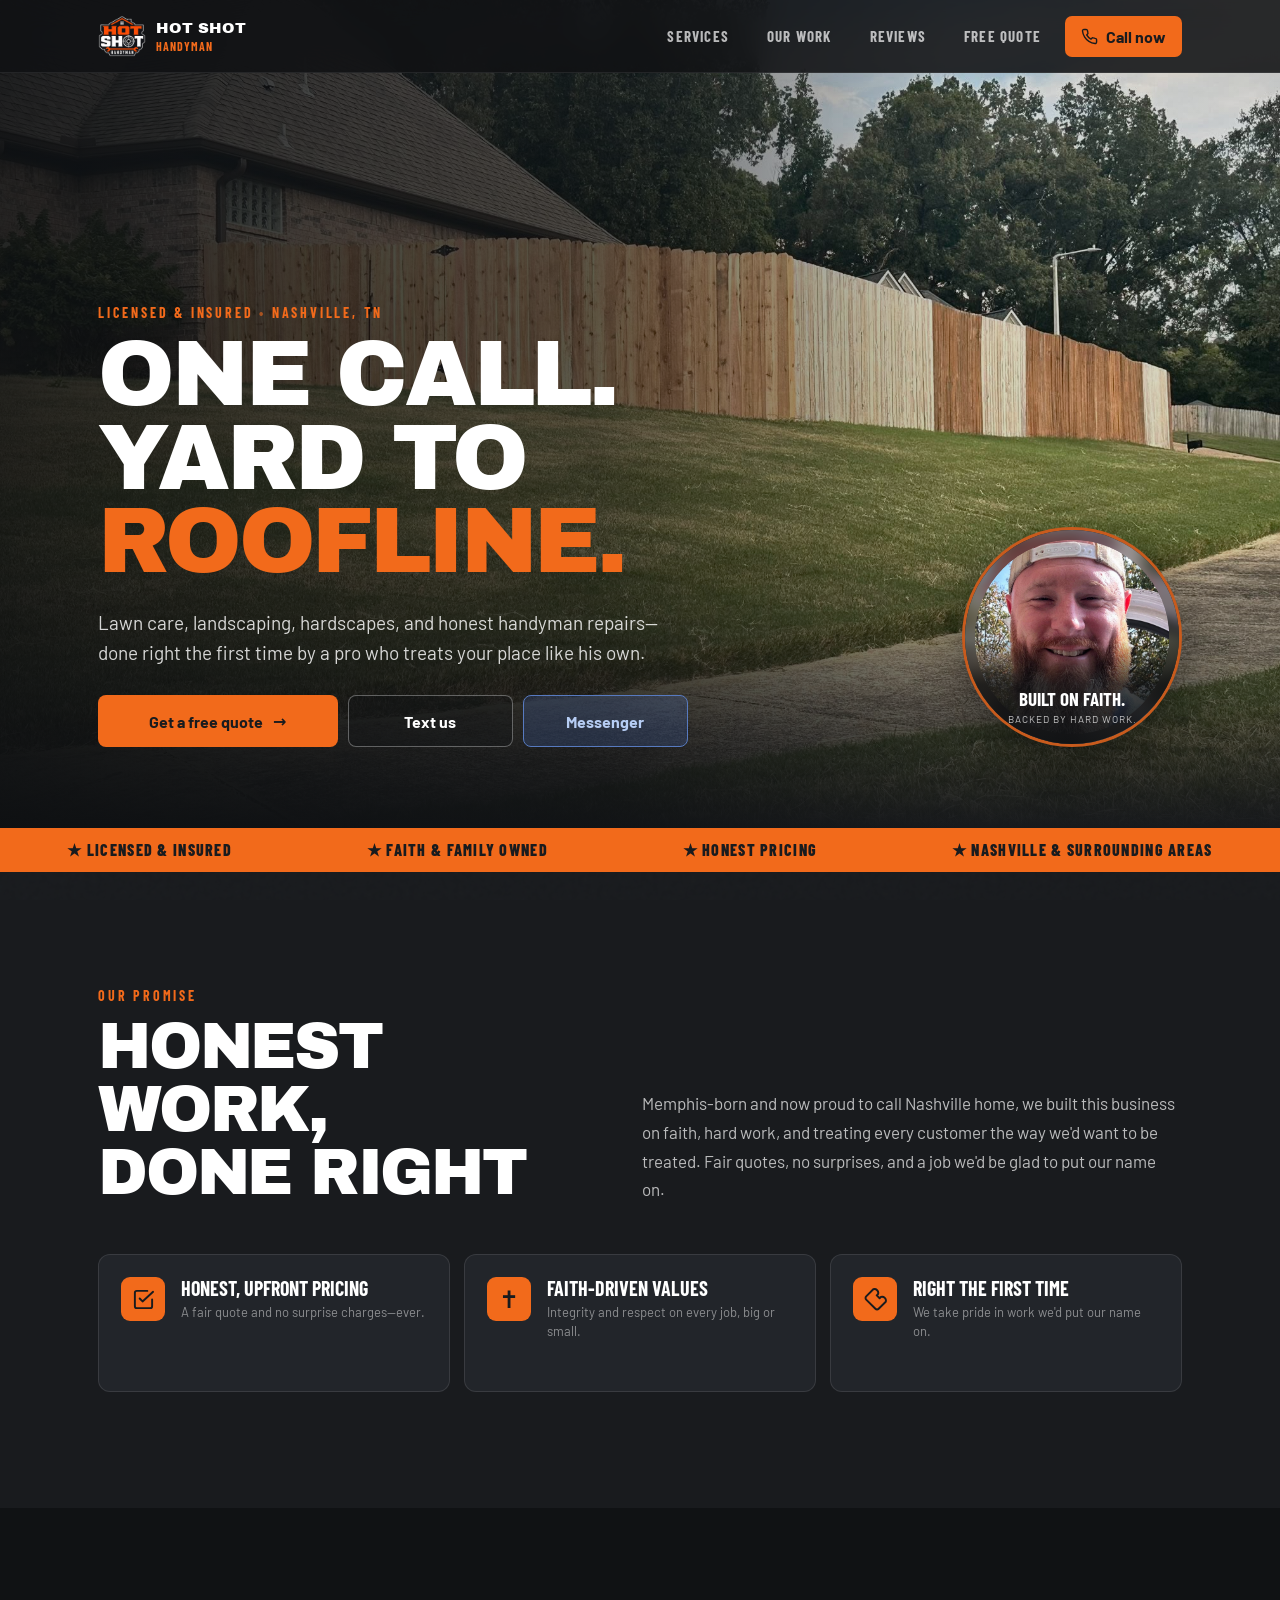
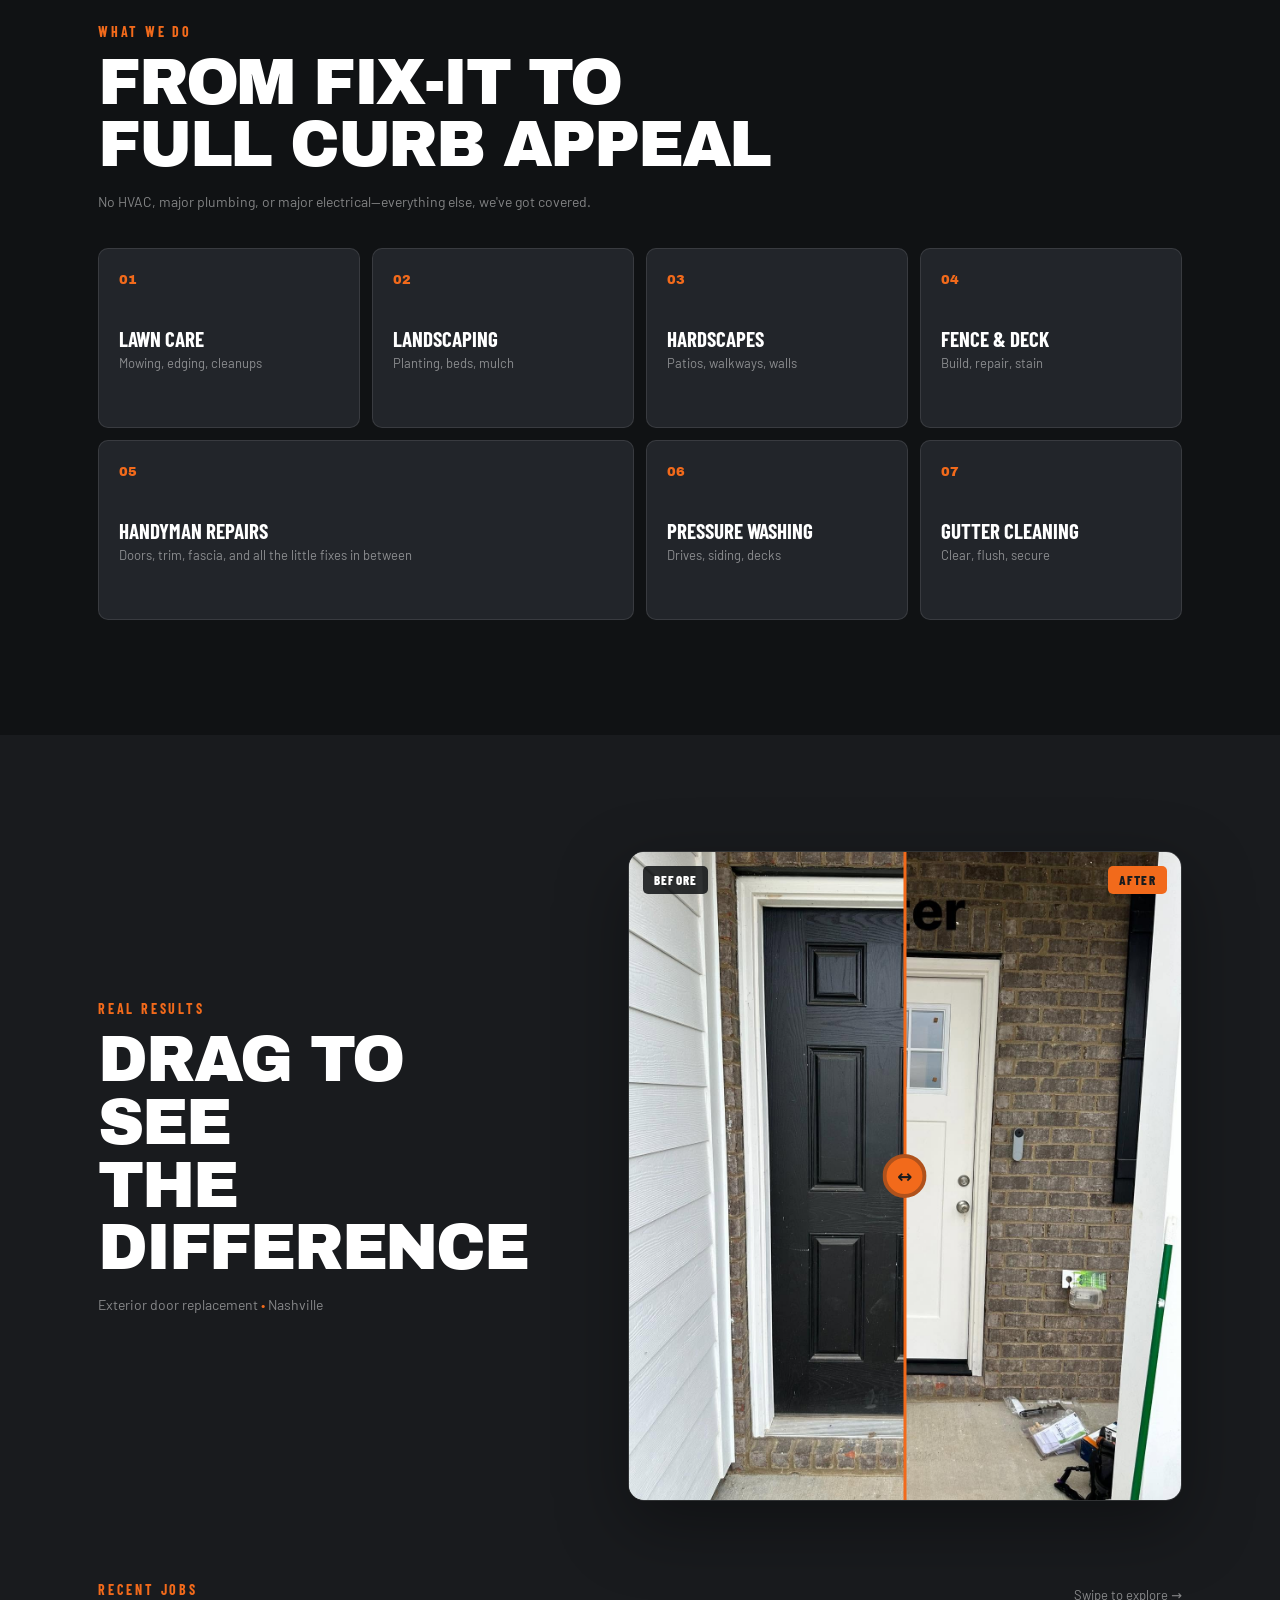
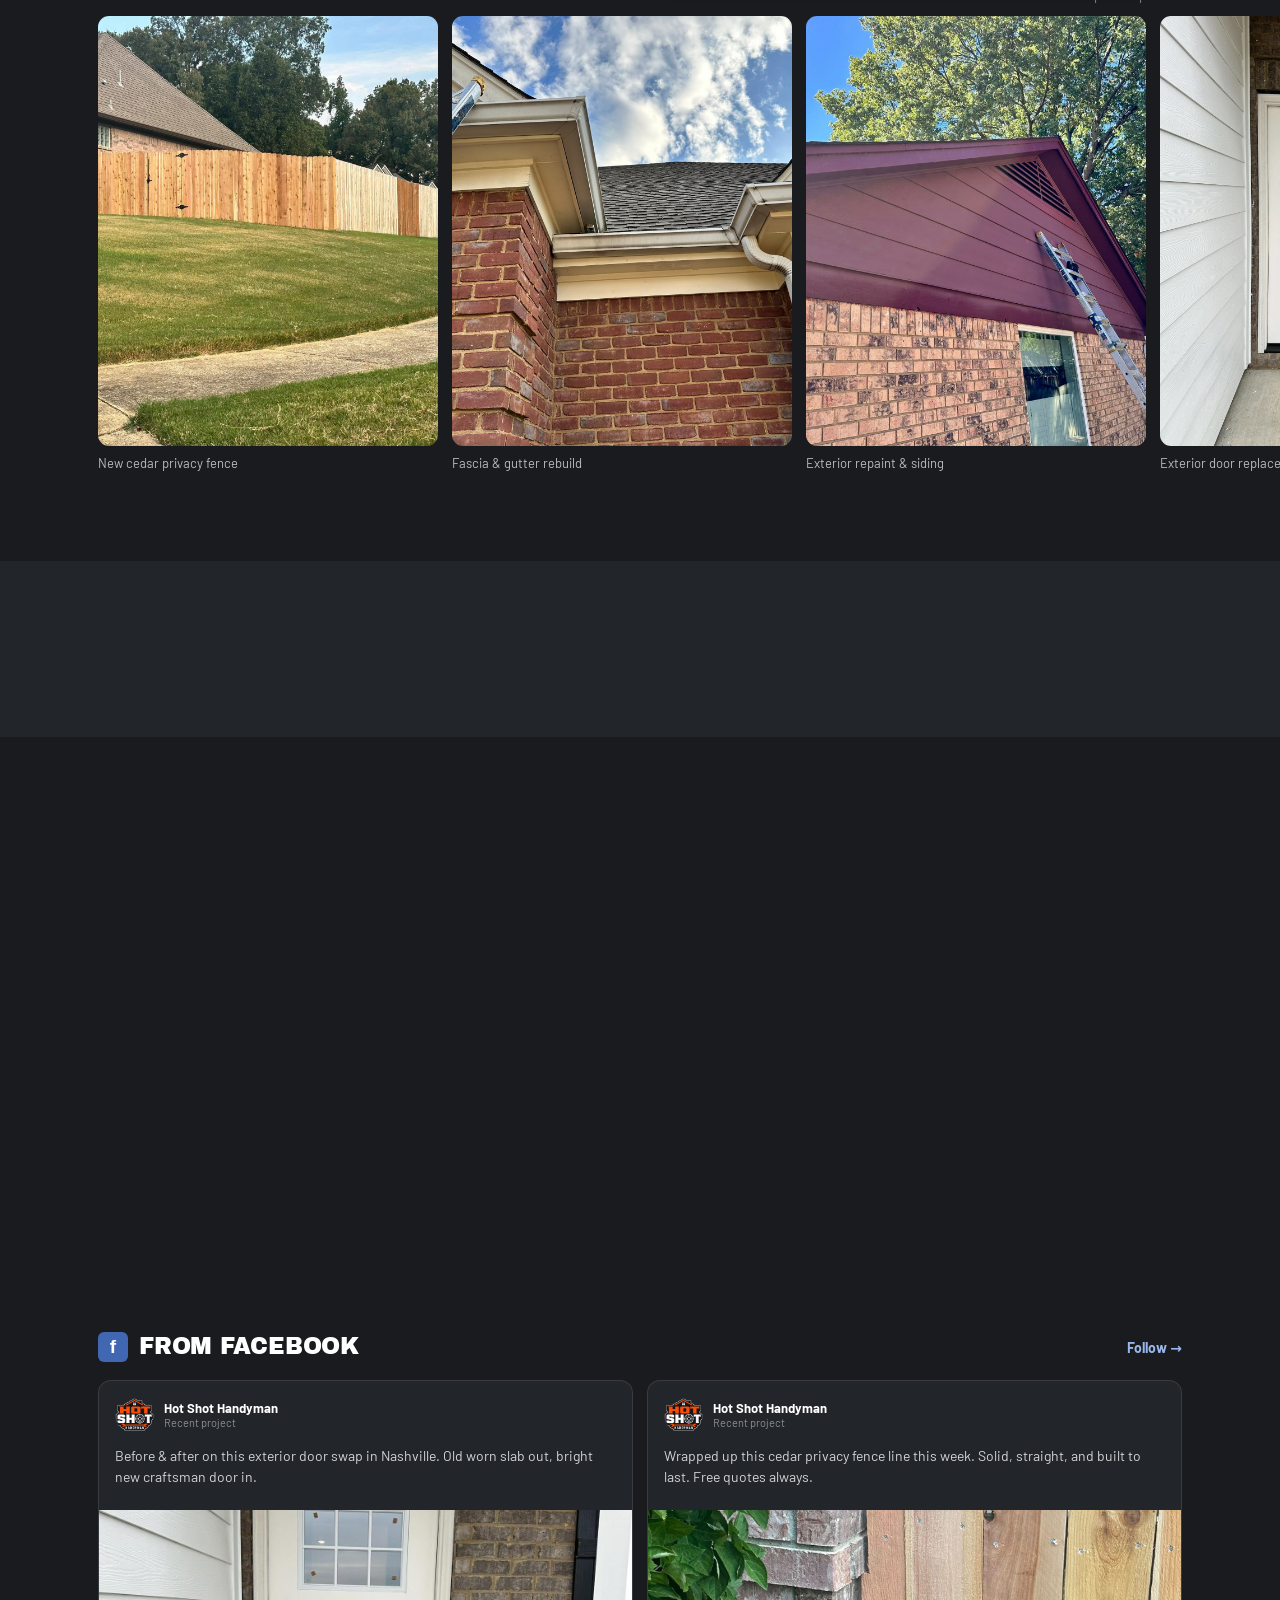
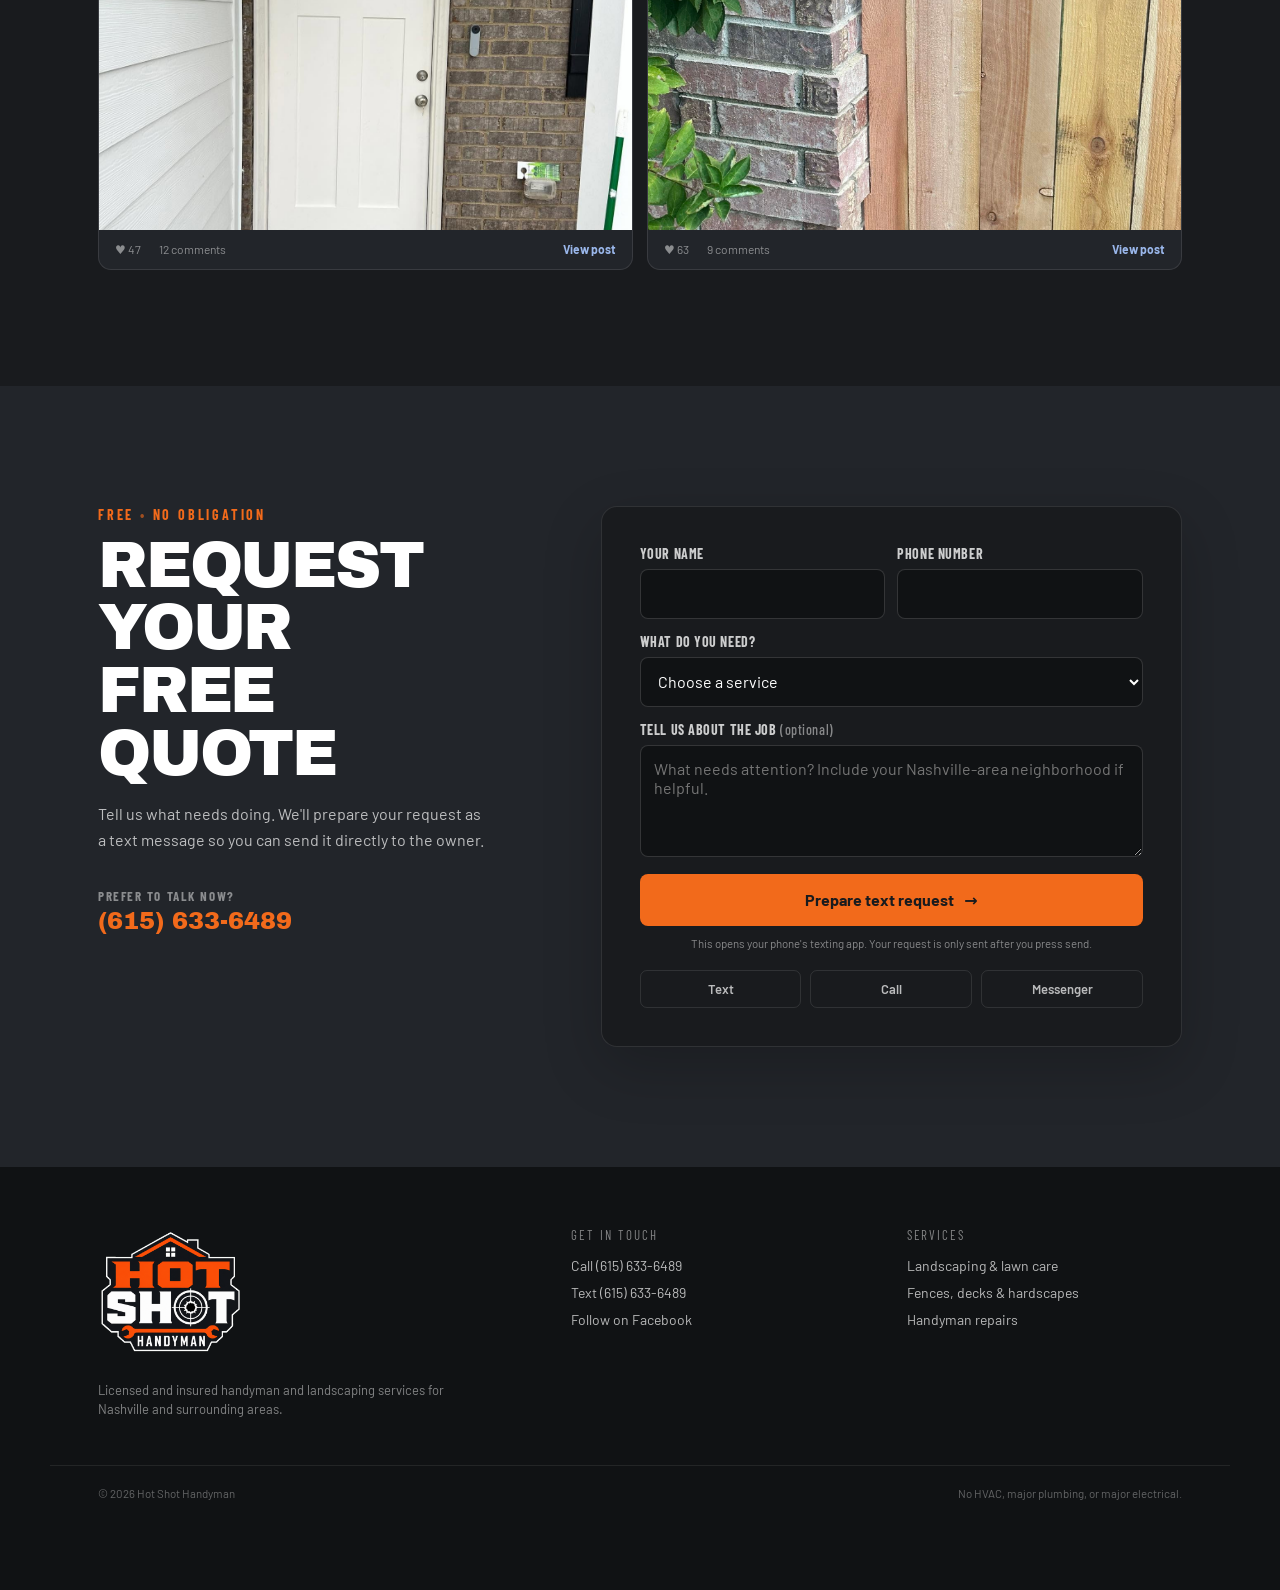
==== commit b1a795e3: "Make Handyman Repairs a wide featured card so the 7-card services grid fills cleanly Co-Authored-By:" ====
--- a/index.html
+++ b/index.html
@@ -13,7 +13,7 @@
   <link rel="preconnect" href="https://fonts.googleapis.com">
   <link rel="preconnect" href="https://fonts.gstatic.com" crossorigin>
   <link href="https://fonts.googleapis.com/css2?family=Archivo+Black&family=Barlow+Condensed:wght@500;600;700;800&family=Barlow:wght@400;500;600;700&display=swap" rel="stylesheet">
-  <link rel="stylesheet" href="styles.css?v=20260721-3">
+  <link rel="stylesheet" href="styles.css?v=20260722-1">
   <script type="application/ld+json">
   {
     "@context": "https://schema.org",
@@ -122,7 +122,7 @@
           <article class="service-card" data-reveal><span aria-hidden="true">02</span><h3>Landscaping</h3><p>Planting, beds, mulch</p></article>
           <article class="service-card" data-reveal><span aria-hidden="true">03</span><h3>Hardscapes</h3><p>Patios, walkways, walls</p></article>
           <article class="service-card" data-reveal><span aria-hidden="true">04</span><h3>Fence & Deck</h3><p>Build, repair, stain</p></article>
-          <article class="service-card" data-reveal><span aria-hidden="true">05</span><h3>Handyman Repairs</h3><p>Doors, trim, fascia and more</p></article>
+          <article class="service-card service-card-wide" data-reveal><span aria-hidden="true">05</span><h3>Handyman Repairs</h3><p>Doors, trim, fascia, and all the little fixes in between</p></article>
           <article class="service-card" data-reveal><span aria-hidden="true">06</span><h3>Pressure Washing</h3><p>Drives, siding, decks</p></article>
           <article class="service-card" data-reveal><span aria-hidden="true">07</span><h3>Gutter Cleaning</h3><p>Clear, flush, secure</p></article>
         </div>
--- a/styles.css
+++ b/styles.css
@@ -101,6 +101,7 @@
 .service-card:hover { border-color: rgba(242,106,27,.55); background: var(--surface-light); transform: translateY(-4px); }
 .service-card > span { display: block; margin-bottom: 41px; color: var(--orange); font-family: var(--display); font-size: 13px; }
 .service-card h3 { font-size: 21px; }
+.service-card-wide { grid-column: span 2; }
 
 .work-section { padding-bottom: 70px; }
 .work-layout { display: grid; grid-template-columns: .7fr 1.3fr; align-items: center; gap: clamp(40px, 8vw, 100px); }
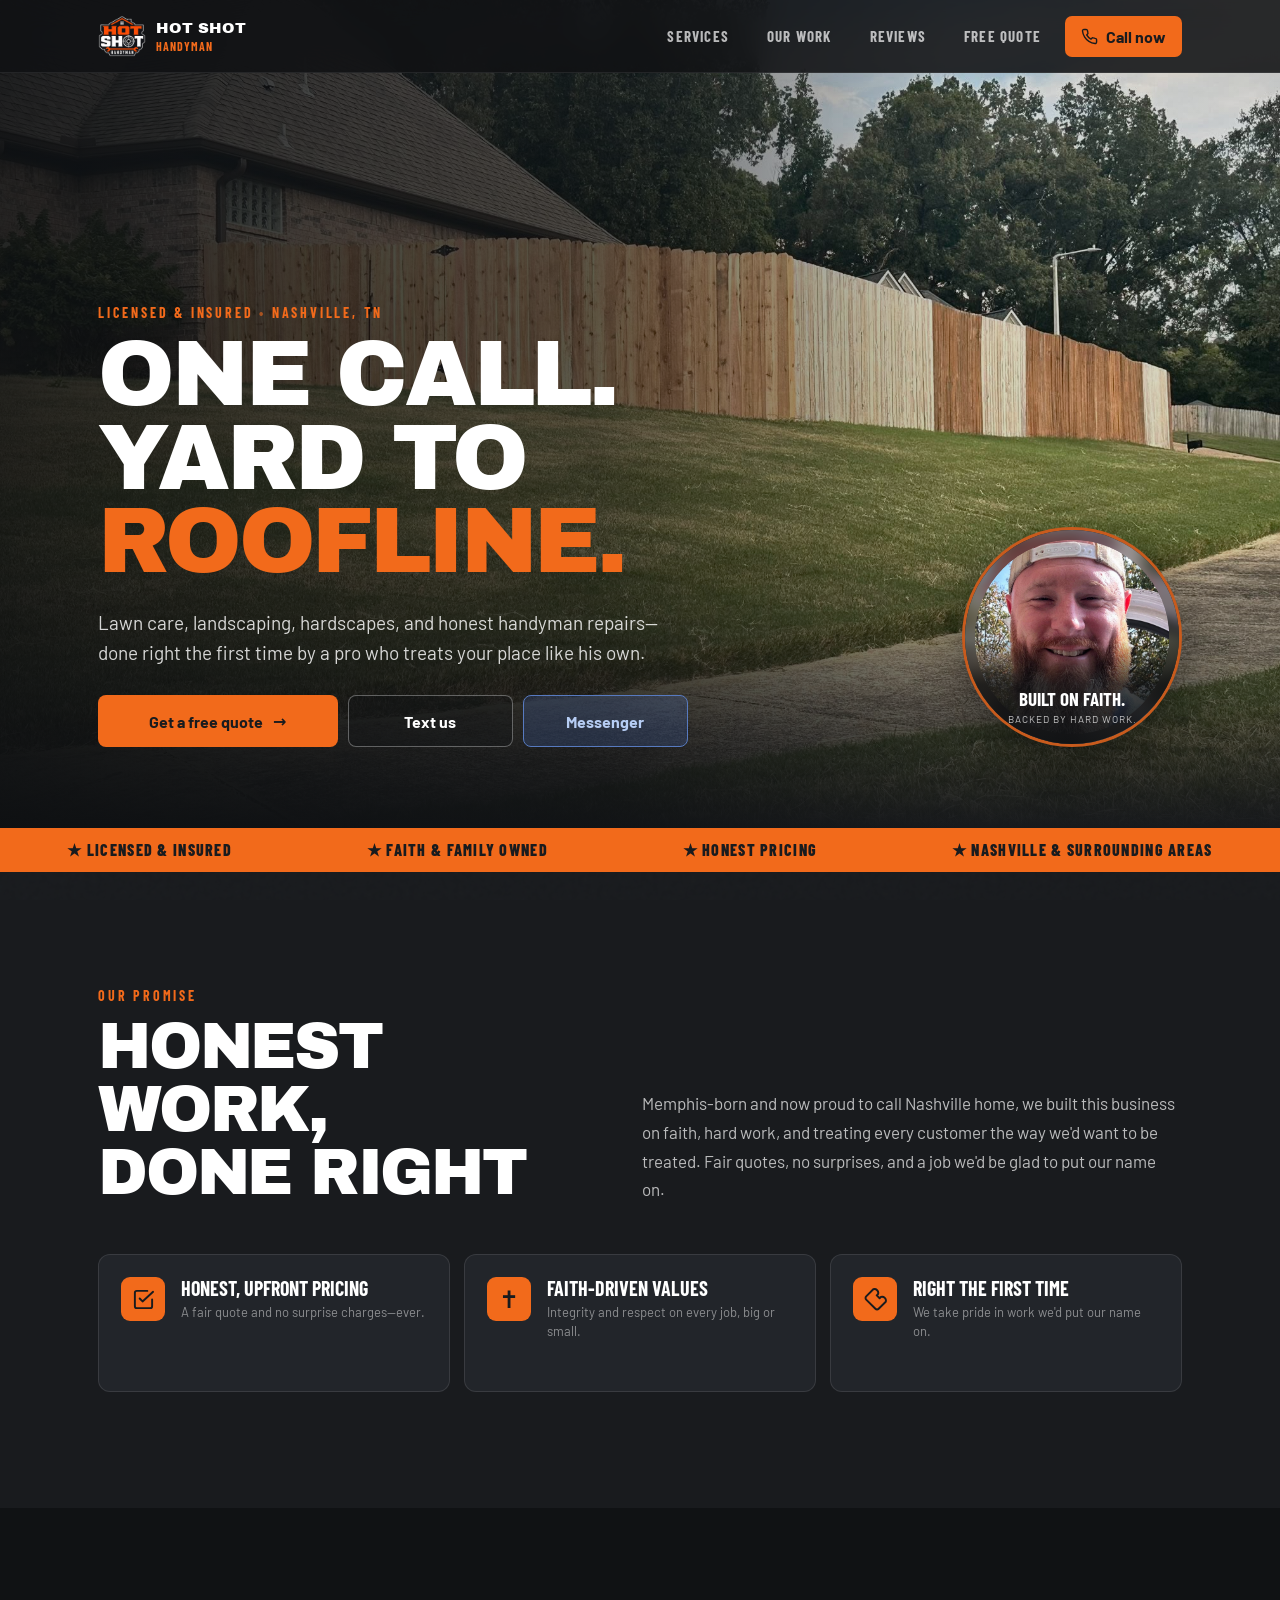
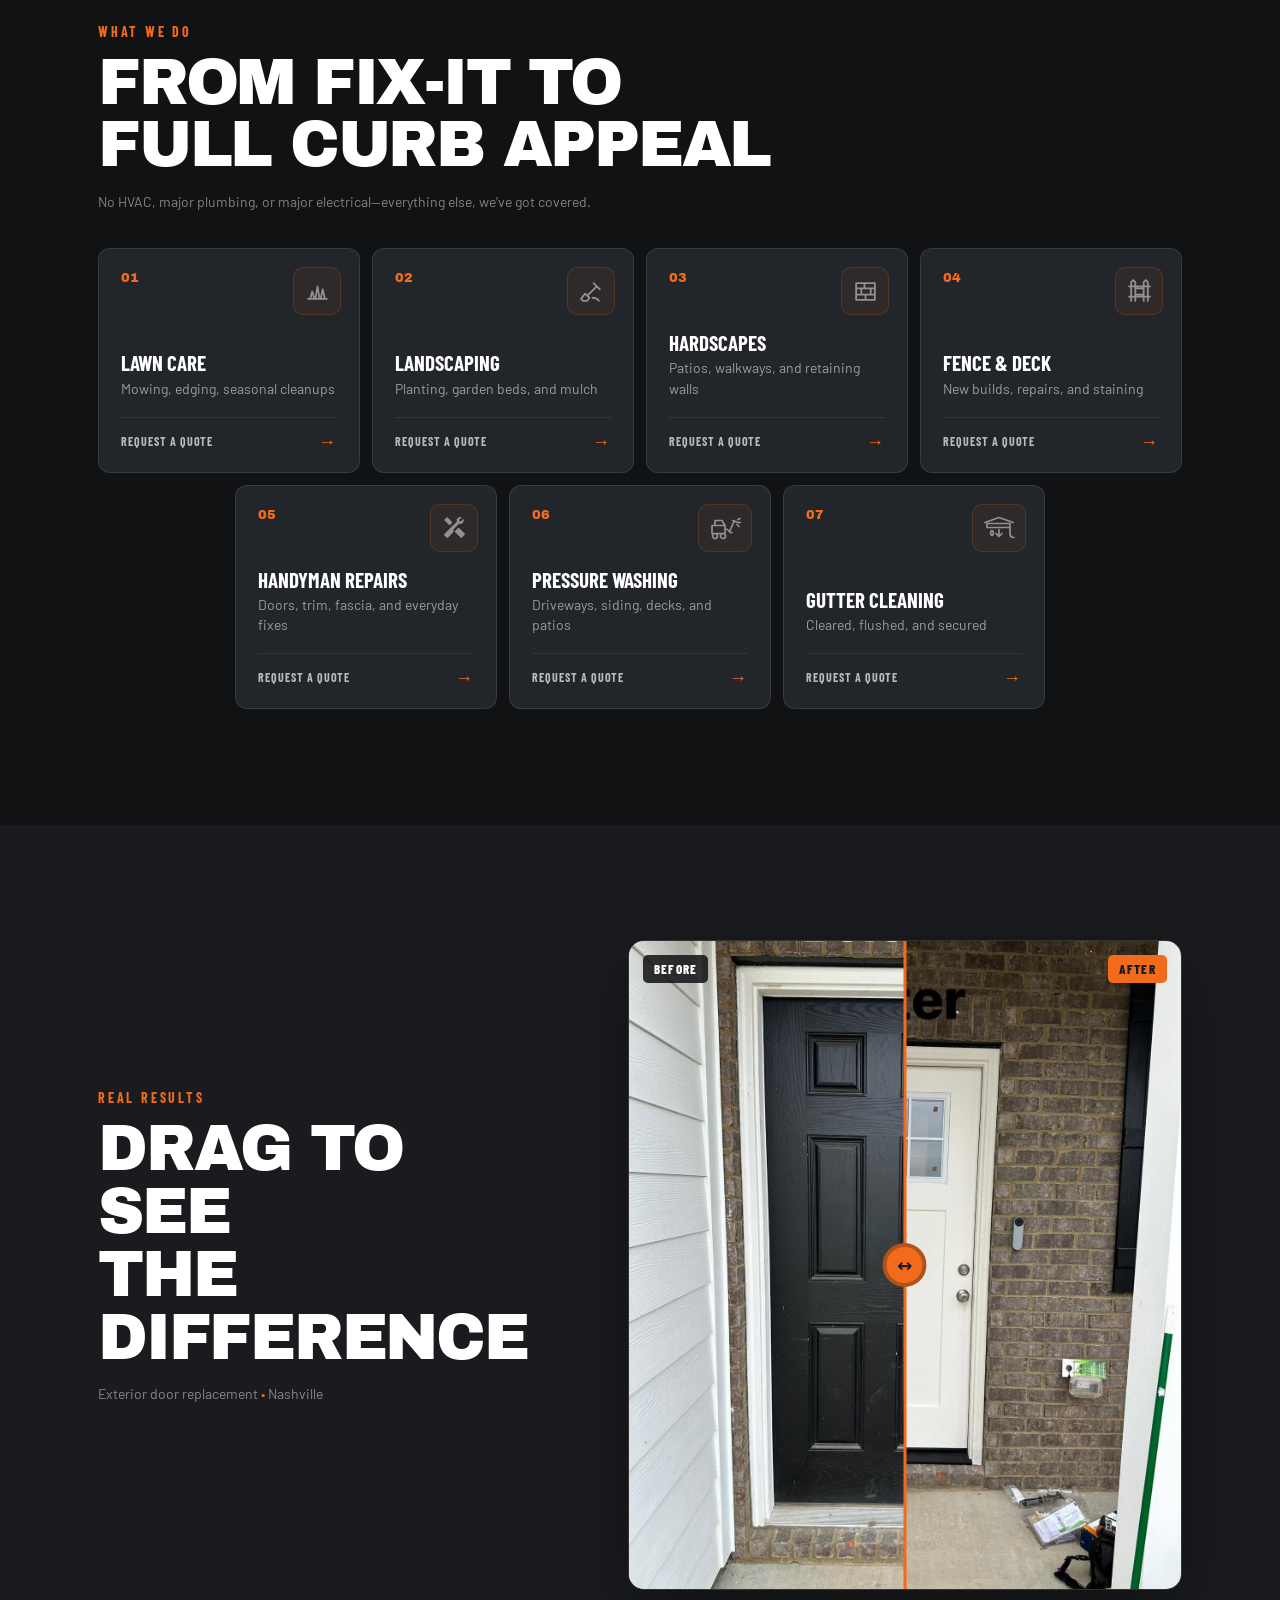
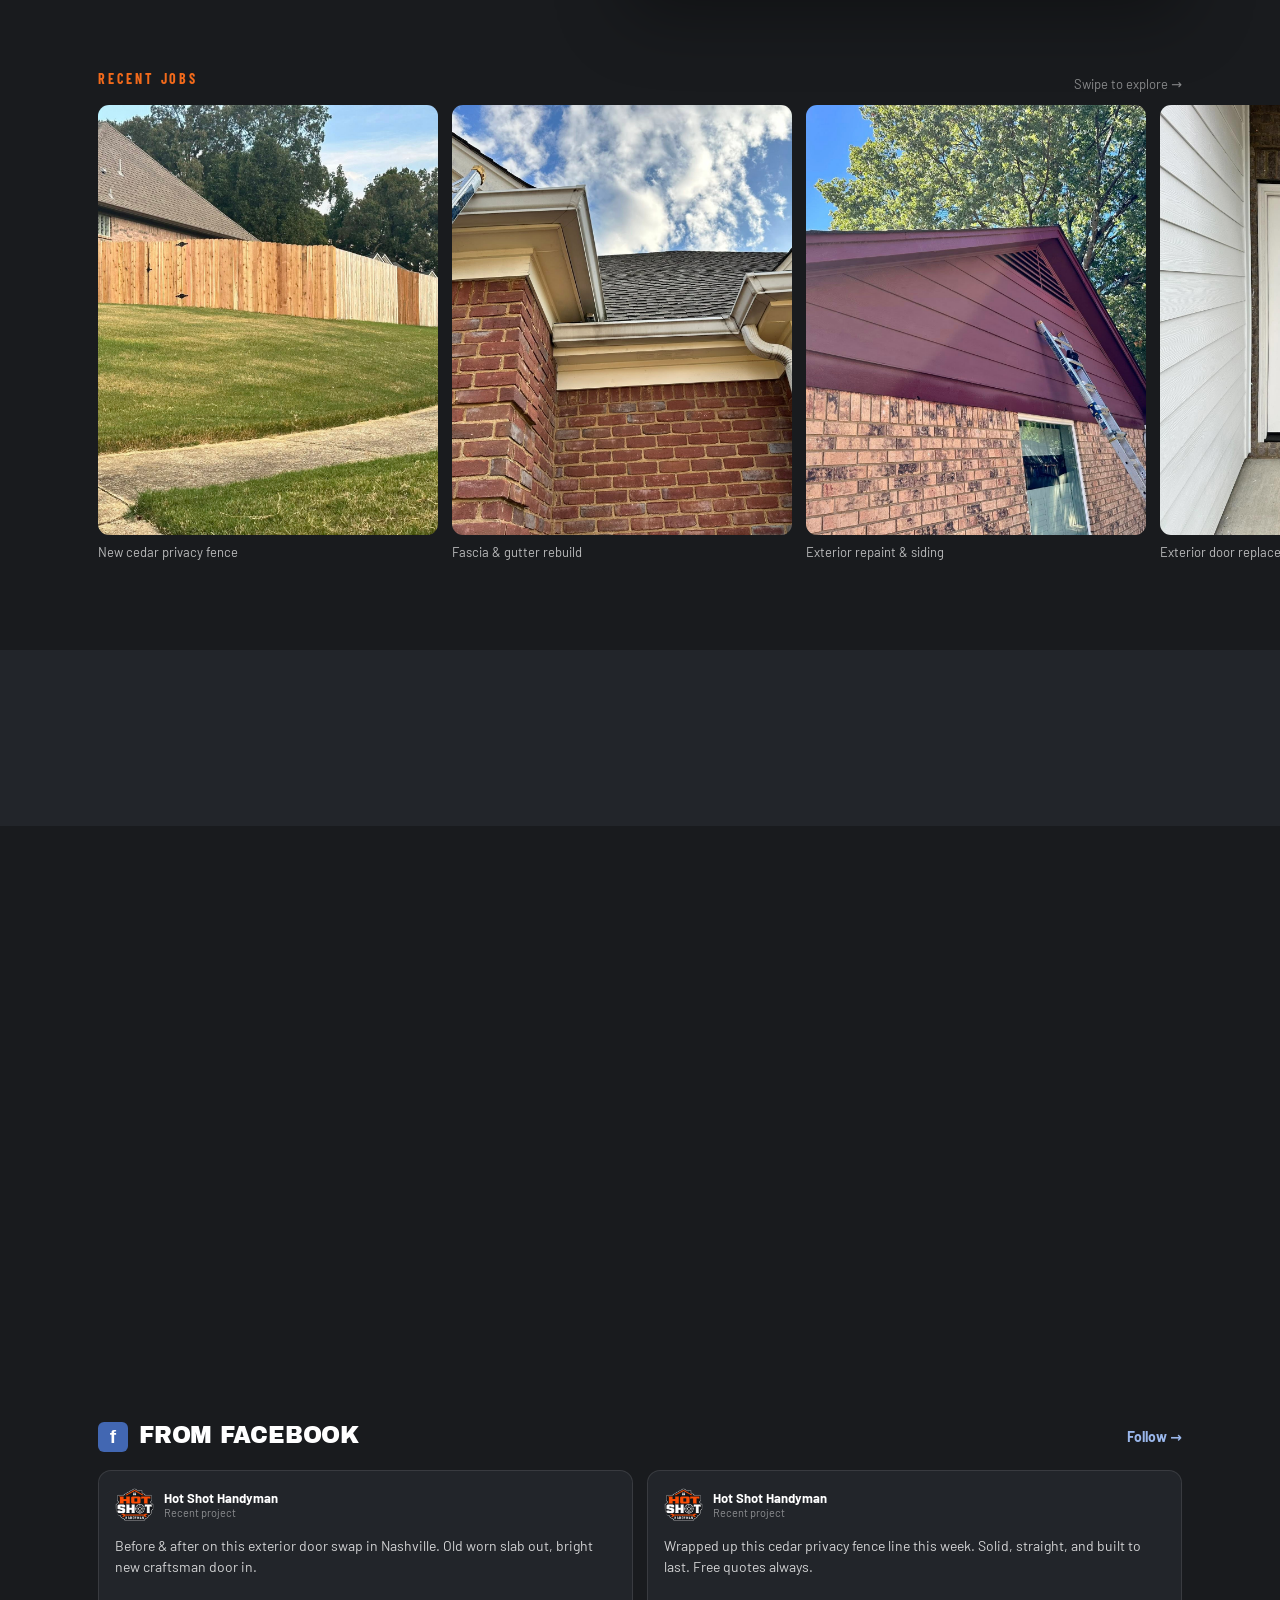
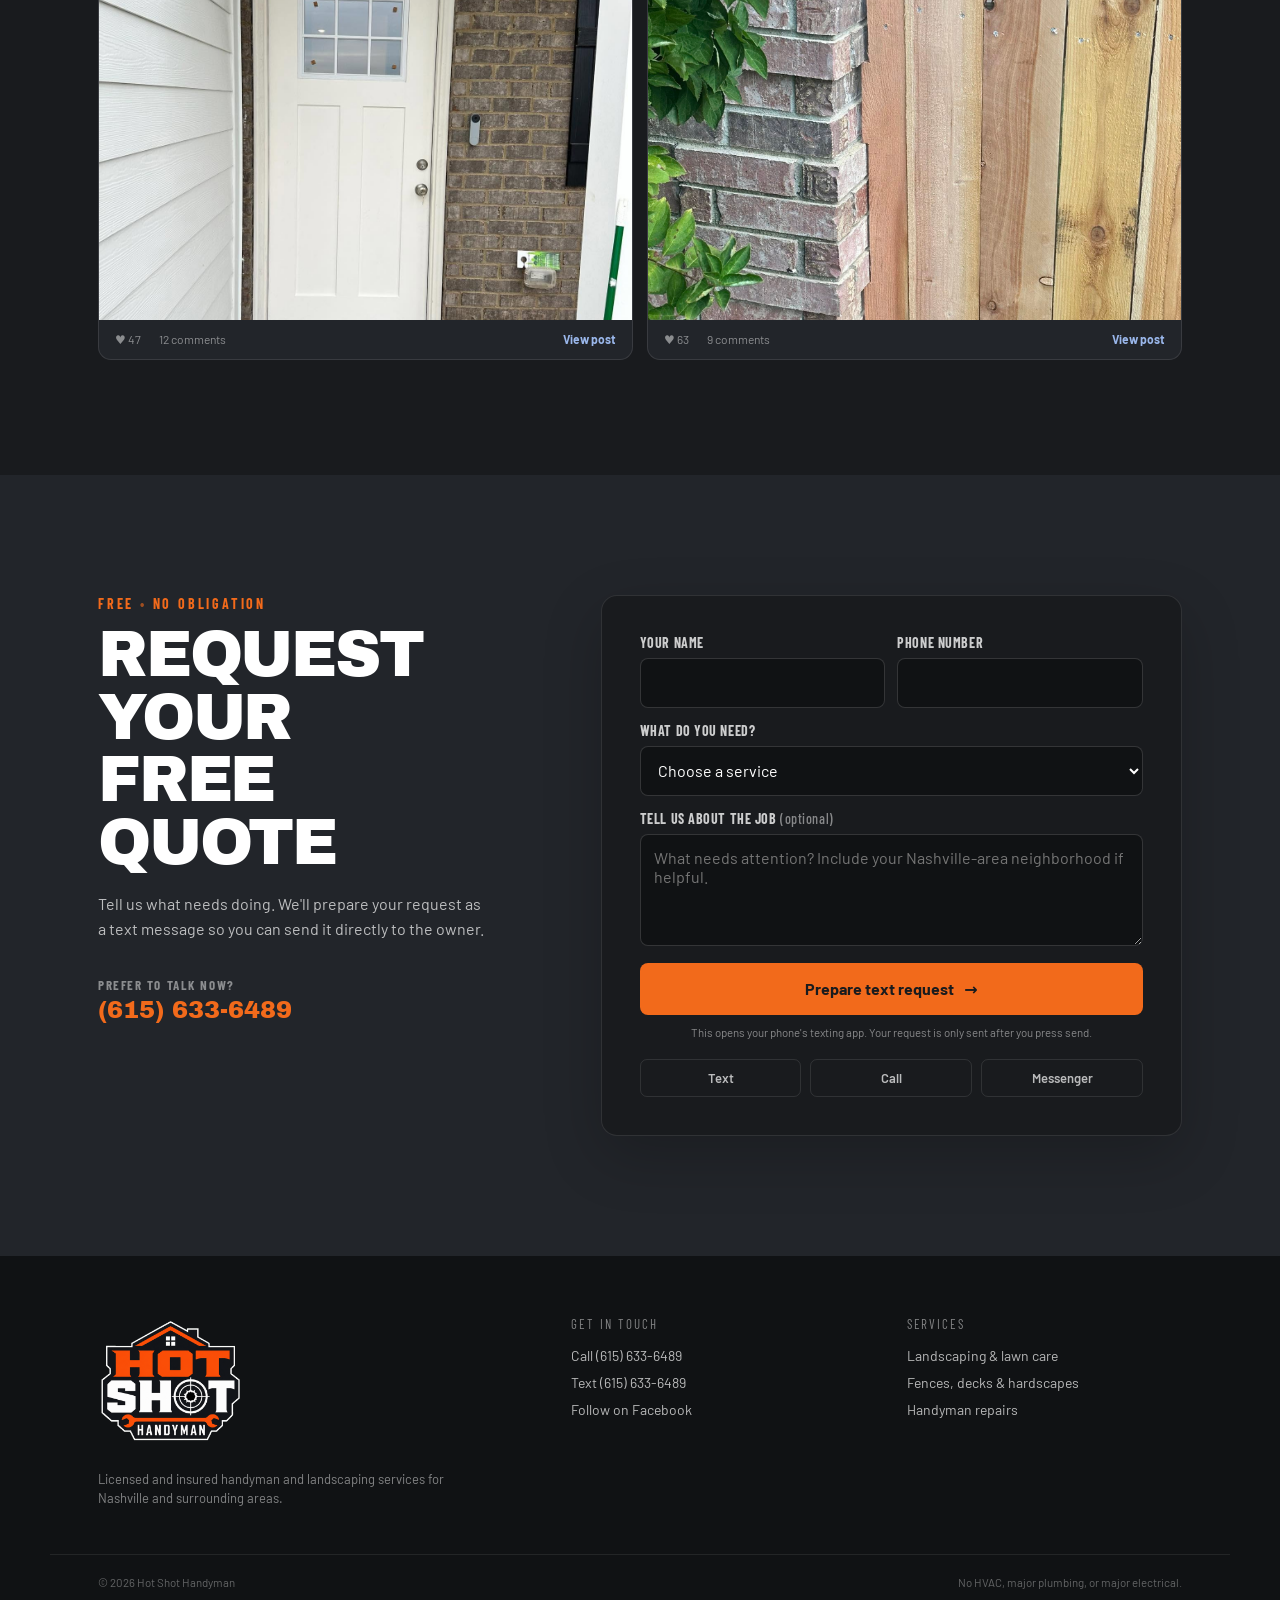
==== commit 6732c2db: "Rework service cards as clickable quote links with icons and form prefill Co-Authored-By: Claude Fab" ====
--- a/index.html
+++ b/index.html
@@ -118,13 +118,13 @@
           <p>No HVAC, major plumbing, or major electrical—everything else, we've got covered.</p>
         </div>
         <div class="services-grid">
-          <article class="service-card" data-reveal><span aria-hidden="true">01</span><h3>Lawn Care</h3><p>Mowing, edging, cleanups</p></article>
-          <article class="service-card" data-reveal><span aria-hidden="true">02</span><h3>Landscaping</h3><p>Planting, beds, mulch</p></article>
-          <article class="service-card" data-reveal><span aria-hidden="true">03</span><h3>Hardscapes</h3><p>Patios, walkways, walls</p></article>
-          <article class="service-card" data-reveal><span aria-hidden="true">04</span><h3>Fence & Deck</h3><p>Build, repair, stain</p></article>
-          <article class="service-card service-card-wide" data-reveal><span aria-hidden="true">05</span><h3>Handyman Repairs</h3><p>Doors, trim, fascia, and all the little fixes in between</p></article>
-          <article class="service-card" data-reveal><span aria-hidden="true">06</span><h3>Pressure Washing</h3><p>Drives, siding, decks</p></article>
-          <article class="service-card" data-reveal><span aria-hidden="true">07</span><h3>Gutter Cleaning</h3><p>Clear, flush, secure</p></article>
+          <a class="service-card" href="#quote" data-service="Lawn Care" data-reveal><span class="service-number">01</span><span class="service-icon-wrap"><svg class="service-icon" aria-hidden="true" viewBox="0 0 24 24"><path d="M3 19h18M5 19l2-7 2 7M10 19l2-12 2 12M15 19l2-9 2 9"/></svg></span><div class="service-copy"><h3>Lawn Care</h3><p>Mowing, edging, seasonal cleanups</p></div><span class="service-link">Request a quote <b>→</b></span></a>
+          <a class="service-card" href="#quote" data-service="Landscaping" data-reveal><span class="service-number">02</span><span class="service-icon-wrap"><svg class="service-icon" aria-hidden="true" viewBox="0 0 24 24"><path d="m14 4 6 6M17 7 8 16M6 14l4 4-2 3H4l-2-2zM13 18c3 0 5 1 6 3"/></svg></span><div class="service-copy"><h3>Landscaping</h3><p>Planting, garden beds, and mulch</p></div><span class="service-link">Request a quote <b>→</b></span></a>
+          <a class="service-card" href="#quote" data-service="Hardscapes" data-reveal><span class="service-number">03</span><span class="service-icon-wrap"><svg class="service-icon" aria-hidden="true" viewBox="0 0 24 24"><path d="M3 4h8v5H3zM11 4h10v5H11zM3 9h5v6H3zM8 9h9v6H8zM17 9h4v6h-4zM3 15h9v5H3zM12 15h9v5h-9z"/></svg></span><div class="service-copy"><h3>Hardscapes</h3><p>Patios, walkways, and retaining walls</p></div><span class="service-link">Request a quote <b>→</b></span></a>
+          <a class="service-card" href="#quote" data-service="Fence &amp; Deck" data-reveal><span class="service-number">04</span><span class="service-icon-wrap"><svg class="service-icon" aria-hidden="true" viewBox="0 0 24 24"><path d="M4 21V3l2-2 2 2v18M16 21V3l2-2 2 2v18M2 7h20M2 17h20M8 9h8v6H8z"/></svg></span><div class="service-copy"><h3>Fence &amp; Deck</h3><p>New builds, repairs, and staining</p></div><span class="service-link">Request a quote <b>→</b></span></a>
+          <a class="service-card" href="#quote" data-service="Handyman Repairs" data-reveal><span class="service-number">05</span><span class="service-icon-wrap"><svg class="service-icon service-icon-filled" aria-hidden="true" viewBox="0 0 24 24"><path d="M18.5 22a1 1 0 0 1-.7-.3l-5.1-5.1a1 1 0 0 1 0-1.4l2.5-2.5a1 1 0 0 1 1.4 0l5.1 5.1a1 1 0 0 1 0 1.4l-2.5 2.5a1 1 0 0 1-.7.3M4.4 21.7l-2.1-2.1a1 1 0 0 1 0-1.4l7.9-7.9L8.5 8.6l-1.4 1.3-5-5L4.9 2l5 5-1.3 1.4 1.8 1.8 3.8-3.8A3.5 3.5 0 0 1 19 2.2l-2.7 2.7 1.5 1.5 2.7-2.7a3.5 3.5 0 0 1-4.2 4.8l-5.2 5.2v2.7l-5.3 5.3a1 1 0 0 1-1.4 0"/></svg></span><div class="service-copy"><h3>Handyman Repairs</h3><p>Doors, trim, fascia, and everyday fixes</p></div><span class="service-link">Request a quote <b>→</b></span></a>
+          <a class="service-card" href="#quote" data-service="Pressure Washing" data-reveal><span class="service-number">06</span><span class="service-icon-wrap service-icon-wrap-wide"><svg class="service-icon service-icon-machine" aria-hidden="true" viewBox="0 0 32 24"><path d="M3 18h13v-8H3zM6 10V5h7l3 5M6 18a2.5 2.5 0 1 0 0 5 2.5 2.5 0 0 0 0-5ZM14 18a2.5 2.5 0 1 0 0 5 2.5 2.5 0 0 0 0-5ZM16 13c4 0 4 5 7 4M21 15l4-9M24 5l5 2M29 4l2-1M30 7h2M28 9l2 2"/></svg></span><div class="service-copy"><h3>Pressure Washing</h3><p>Driveways, siding, decks, and patios</p></div><span class="service-link">Request a quote <b>→</b></span></a>
+          <a class="service-card" href="#quote" data-service="Gutter Cleaning" data-reveal><span class="service-number">07</span><span class="service-icon-wrap service-icon-wrap-wide"><svg class="service-icon service-icon-gutter" aria-hidden="true" viewBox="0 0 32 24"><path d="M2 7 16 2l14 5M4 8h23v4H4zM27 8v10c0 3 1 4 4 4M9 15c-2 1-2 4 0 5 2-1 2-4 0-5ZM16 14v7M13 18l3 3 3-3"/></svg></span><div class="service-copy"><h3>Gutter Cleaning</h3><p>Cleared, flushed, and secured</p></div><span class="service-link">Request a quote <b>→</b></span></a>
         </div>
       </div>
     </section>
--- a/styles.css
+++ b/styles.css
@@ -96,12 +96,27 @@
 .services-section { background: var(--bg-deep); }
 .section-heading { margin-bottom: 36px; }
 .section-heading > p:last-child { max-width: 600px; margin: 14px 0 0; color: var(--faint); font-size: 14px; line-height: 1.5; }
-.services-grid { display: grid; grid-template-columns: repeat(4, 1fr); gap: 12px; }
-.service-card { min-height: 180px; padding: 24px 20px; border: 1px solid var(--border); border-radius: 10px; background: var(--surface); transition: border-color .2s, transform .2s, background .2s; }
-.service-card:hover { border-color: rgba(242,106,27,.55); background: var(--surface-light); transform: translateY(-4px); }
-.service-card > span { display: block; margin-bottom: 41px; color: var(--orange); font-family: var(--display); font-size: 13px; }
+.services-grid { display: grid; grid-template-columns: repeat(8, 1fr); gap: 12px; }
+.service-card { grid-column: span 2; }
+.service-card:nth-child(5) { grid-column: 2 / span 2; }
+.service-card { position: relative; min-height: 220px; display: flex; flex-direction: column; overflow: hidden; padding: 22px; border: 1px solid var(--border); border-radius: 12px; background: var(--surface); color: var(--text); text-decoration: none; transition: border-color .22s, box-shadow .22s, transform .22s, background .22s; }
+.service-card::before { content: ""; position: absolute; inset: 0 auto auto 0; width: 0; height: 3px; background: var(--orange); transition: width .25s ease; }
+.service-card:hover { border-color: rgba(242,106,27,.58); background: var(--surface-light); box-shadow: 0 18px 36px rgba(0,0,0,.2); transform: translateY(-5px); }
+.service-card:hover::before { width: 100%; }
+.service-number { position: relative; z-index: 1; color: var(--orange); font-family: var(--display); font-size: 13px; }
+.service-icon-wrap { position: absolute; top: 18px; right: 18px; width: 48px; height: 48px; display: grid; place-items: center; border: 1px solid rgba(242,106,27,.18); border-radius: 10px; background: rgba(242,106,27,.07); color: #8f9194; transition: border-color .22s, background .22s, color .22s, transform .22s; }
+.service-icon { width: 25px; height: 25px; fill: none; stroke: currentColor; stroke-width: 1.7; stroke-linecap: round; stroke-linejoin: round; }
+.service-icon-filled { fill: currentColor; stroke: none; }
+.service-icon-wrap-wide { width: 54px; }
+.service-icon-machine, .service-icon-gutter { width: 32px; }
+.service-card:hover .service-icon-wrap { border-color: rgba(242,106,27,.48); background: rgba(242,106,27,.13); color: var(--orange); transform: rotate(2deg) scale(1.04); }
+.service-copy { position: relative; z-index: 1; margin-top: auto; padding-top: 46px; }
 .service-card h3 { font-size: 21px; }
-.service-card-wide { grid-column: span 2; }
+.service-card p { color: #9b9da0; font-size: 14px; }
+.service-link { position: relative; z-index: 1; display: flex; align-items: center; justify-content: space-between; margin-top: 18px; padding-top: 14px; border-top: 1px solid rgba(255,255,255,.075); color: #b8babc; font-family: var(--condensed); font-size: 12px; font-weight: 700; letter-spacing: .08em; text-transform: uppercase; transition: color .2s; }
+.service-link b { color: var(--orange); font-size: 18px; line-height: 1; transition: transform .2s; }
+.service-card:hover .service-link { color: var(--text); }
+.service-card:hover .service-link b { transform: translateX(4px); }
 
 .work-section { padding-bottom: 70px; }
 .work-layout { display: grid; grid-template-columns: .7fr 1.3fr; align-items: center; gap: clamp(40px, 8vw, 100px); }
@@ -208,6 +223,7 @@
   .hero-badge span { font-size: 8px; }
   .hero-content { justify-content: flex-start; }
   .services-grid { grid-template-columns: repeat(2, 1fr); }
+  .service-card, .service-card:nth-child(5) { grid-column: auto; }
   .promise-grid { grid-template-columns: 1fr; }
   .value-card { min-height: 0; }
   .work-layout, .reviews-layout, .quote-layout { grid-template-columns: 1fr; }
@@ -249,8 +265,10 @@
   .promise-grid { margin-top: 32px; }
   .value-card { padding: 16px; }
   .services-grid { gap: 10px; }
-  .service-card { min-height: 155px; padding: 18px 14px; }
-  .service-card > span { margin-bottom: 30px; }
+  .service-card { min-height: 205px; padding: 18px 14px; }
+  .service-icon-wrap { top: 14px; right: 14px; width: 42px; height: 42px; }
+  .service-icon { width: 22px; height: 22px; }
+  .service-copy { padding-top: 40px; }
   .service-card h3 { font-size: 18px; }
   .comparison { height: 420px; border-radius: 12px; }
   .gallery-wrap { margin-top: 58px; }
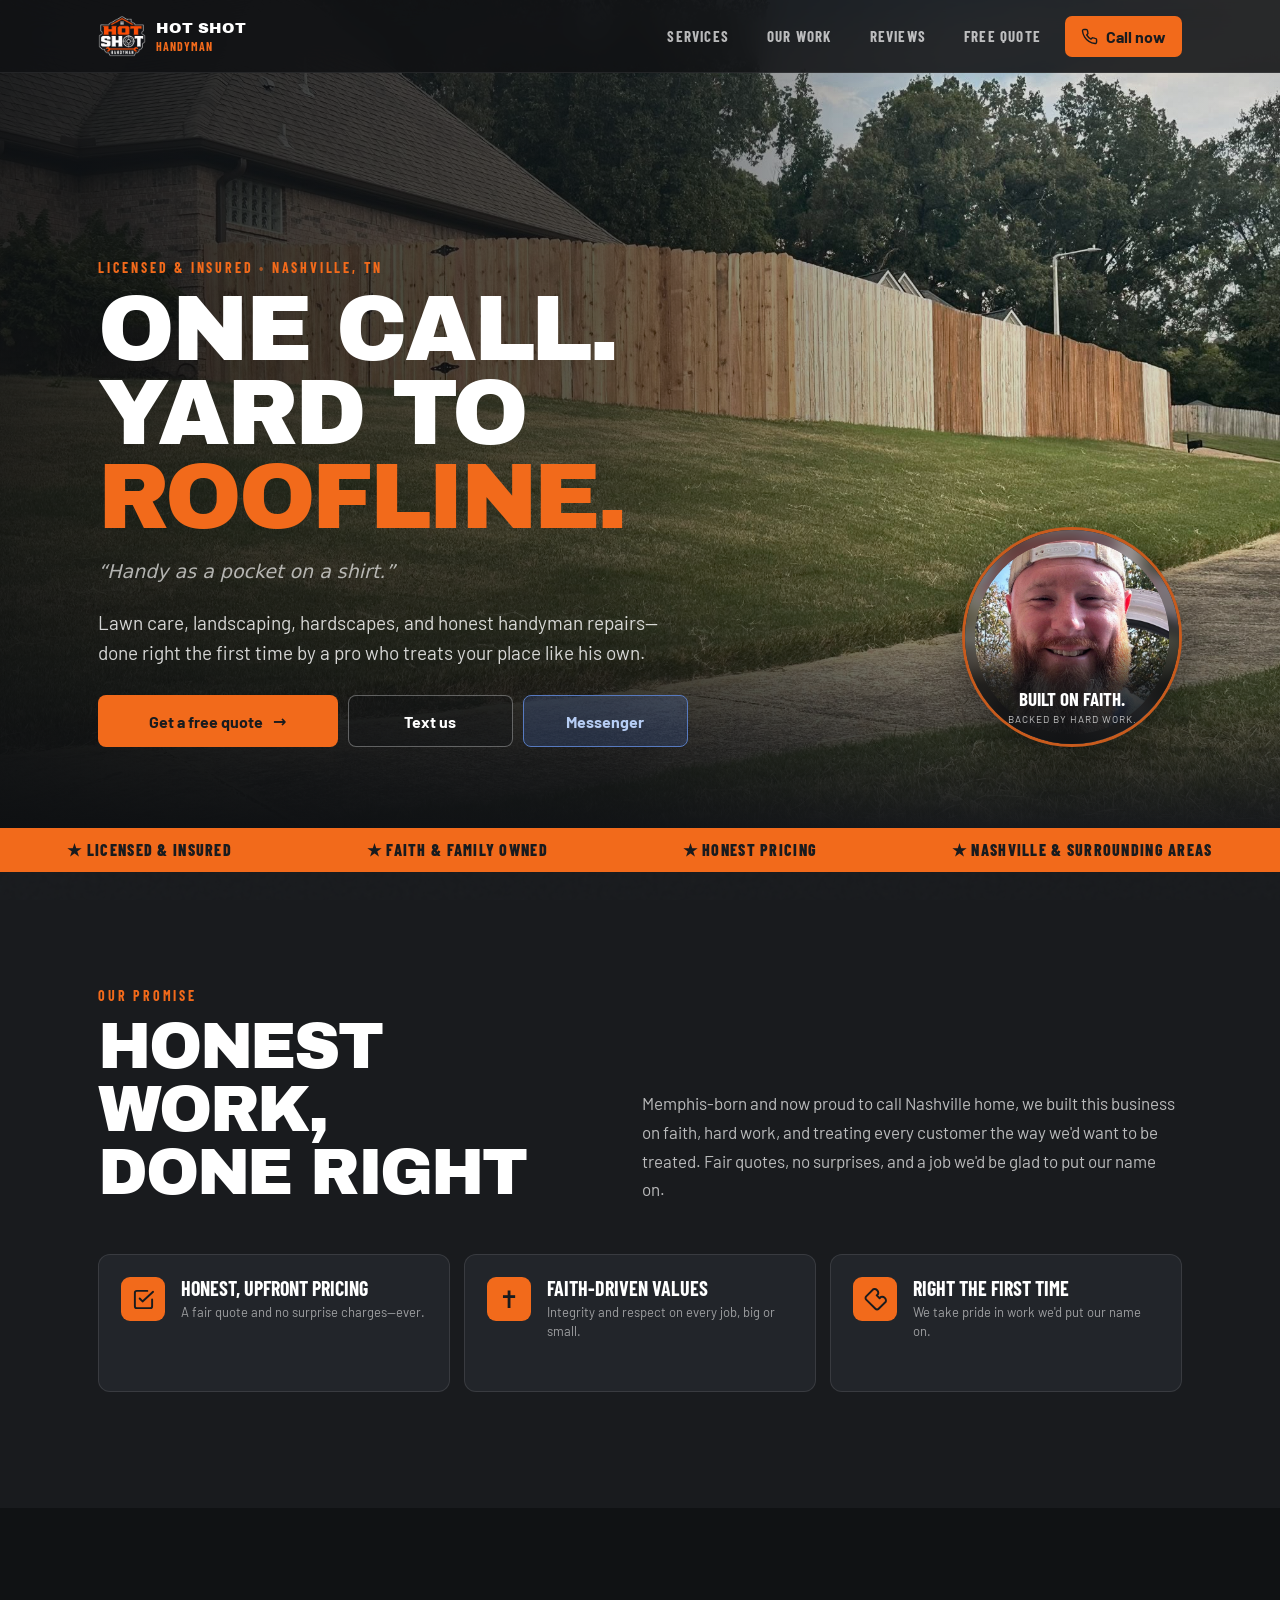
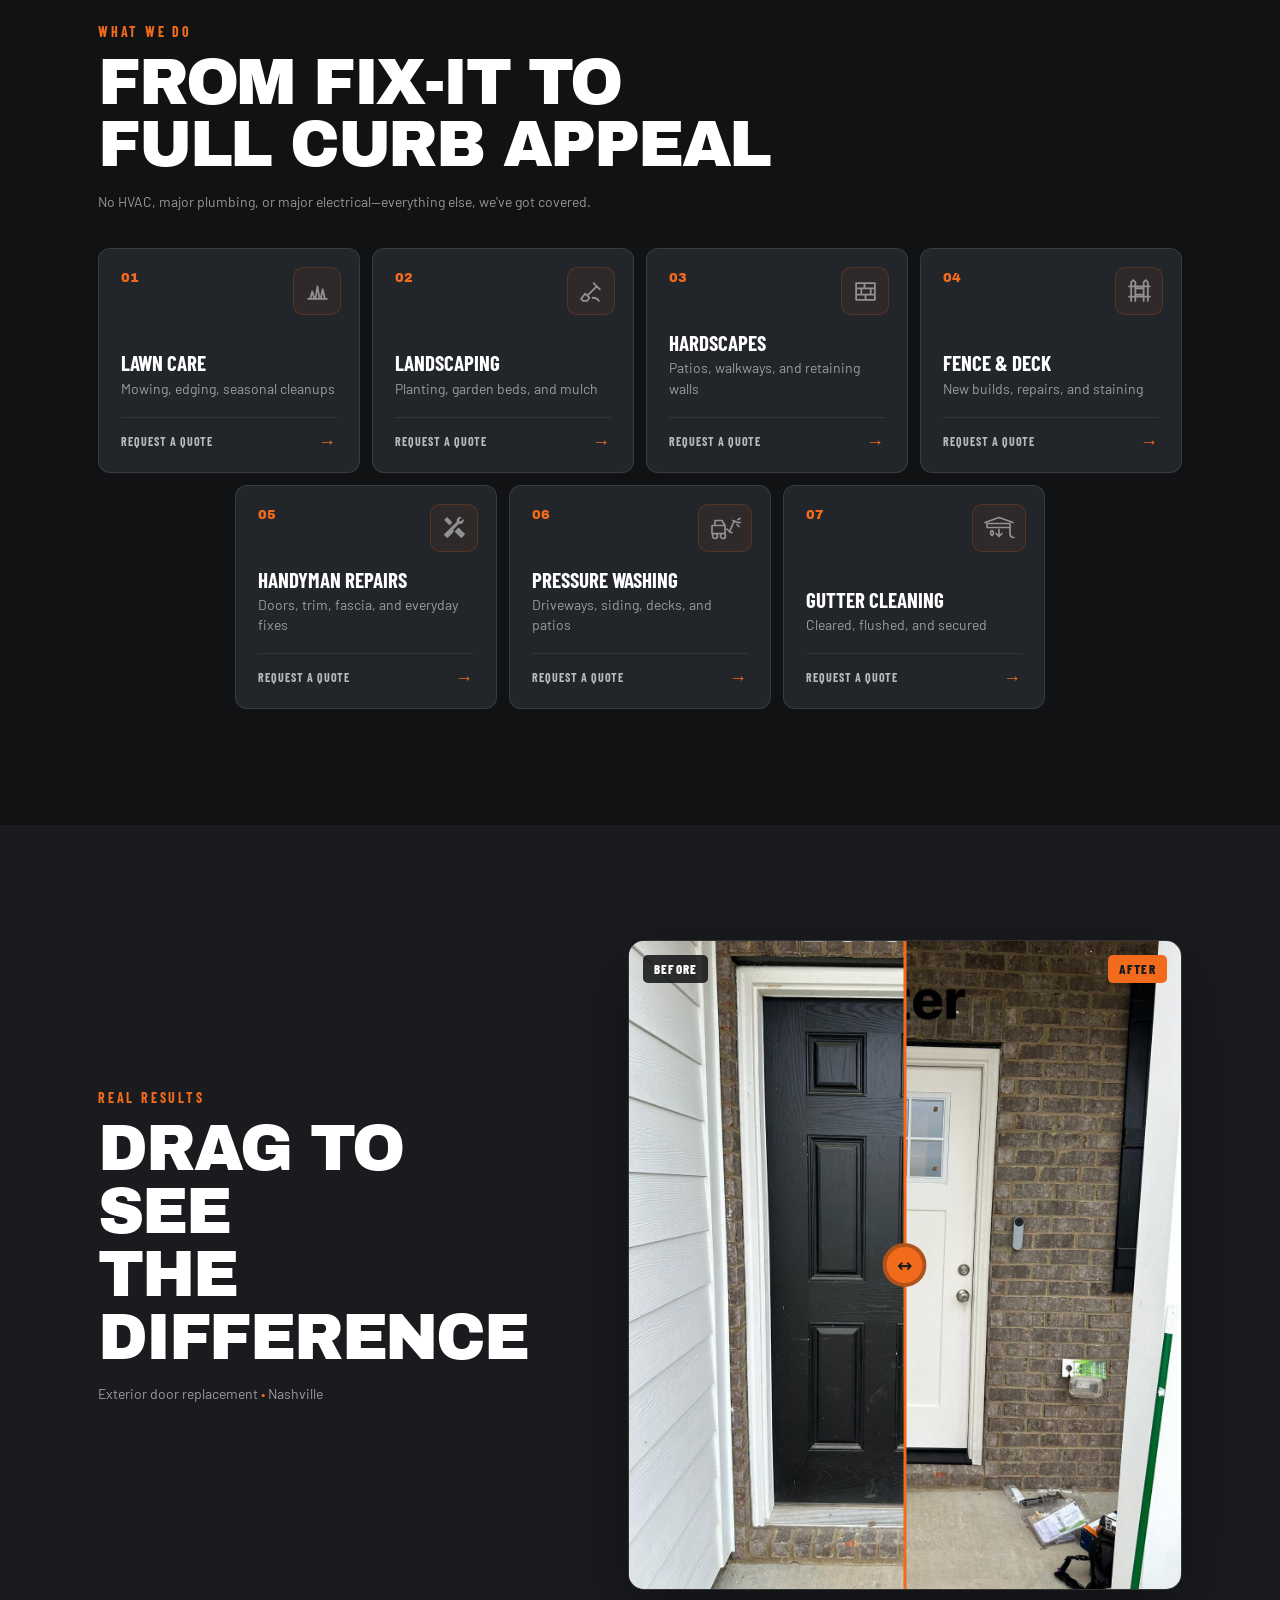
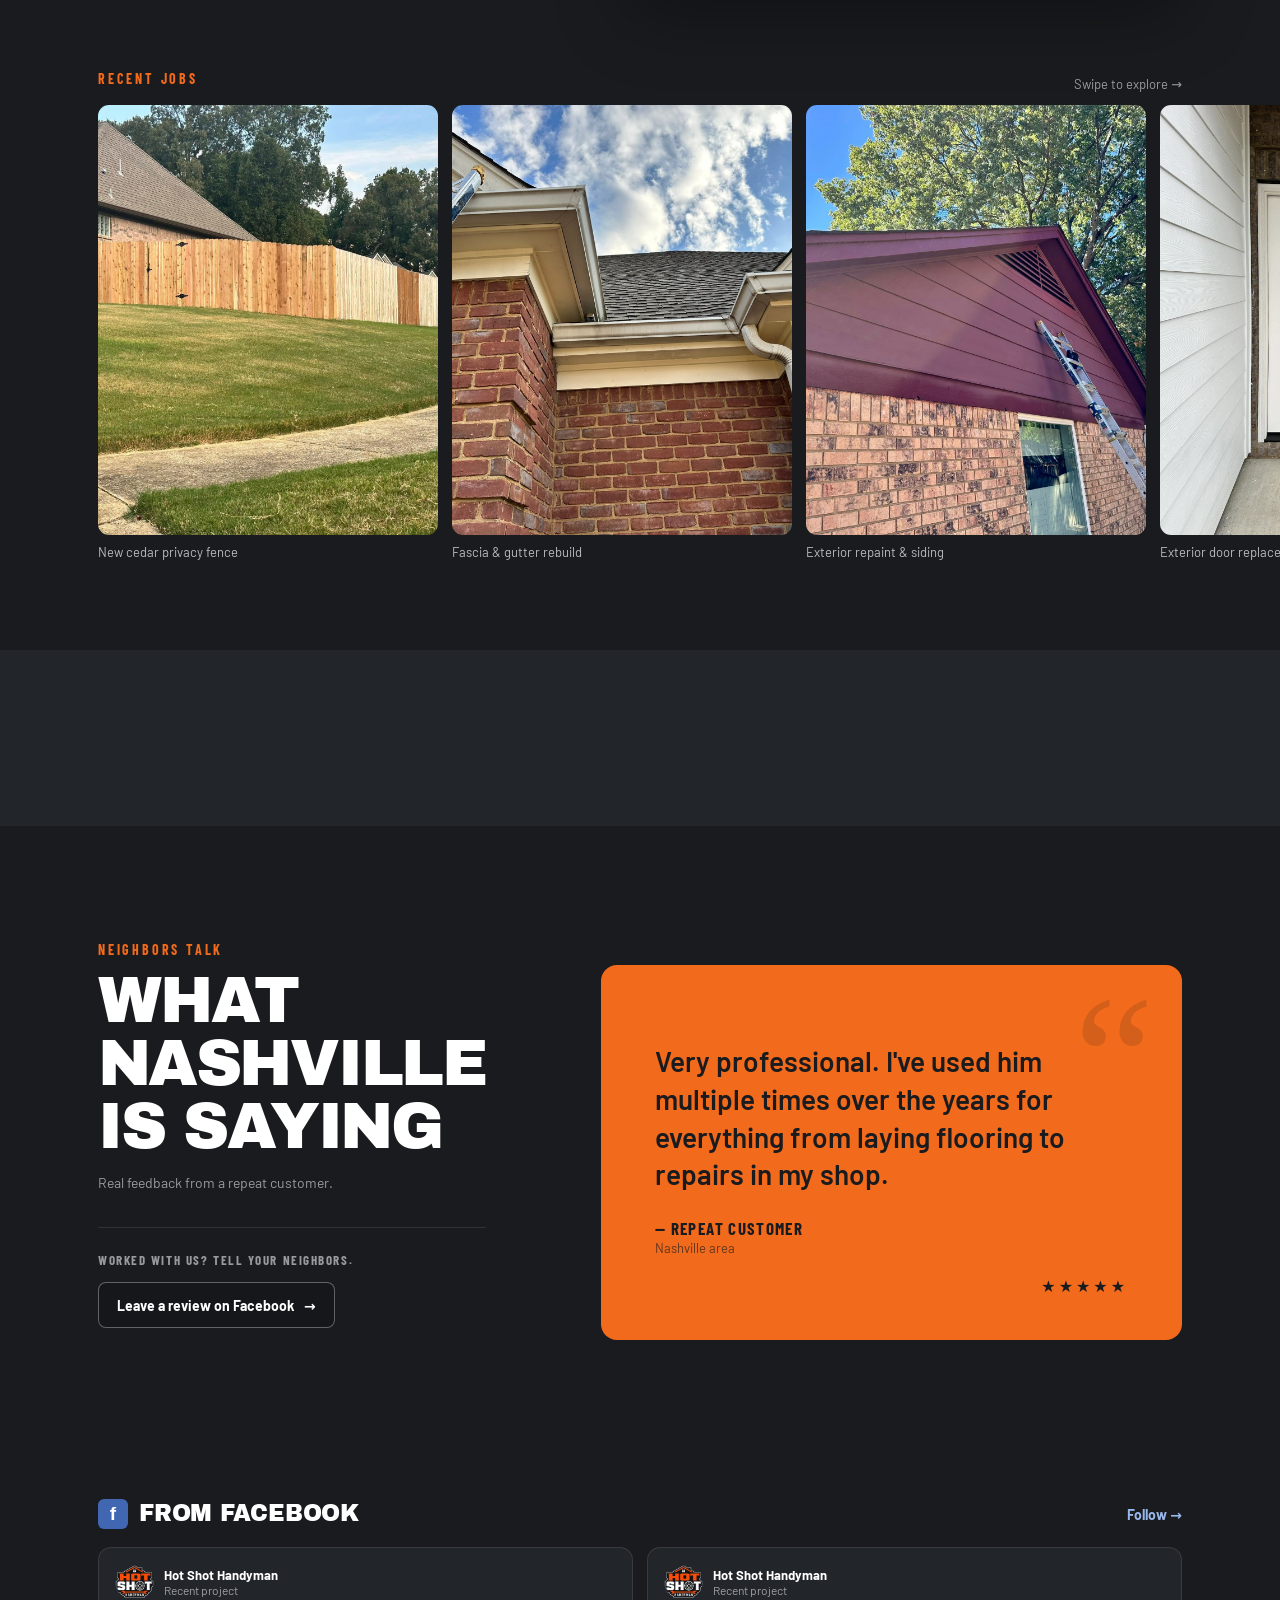
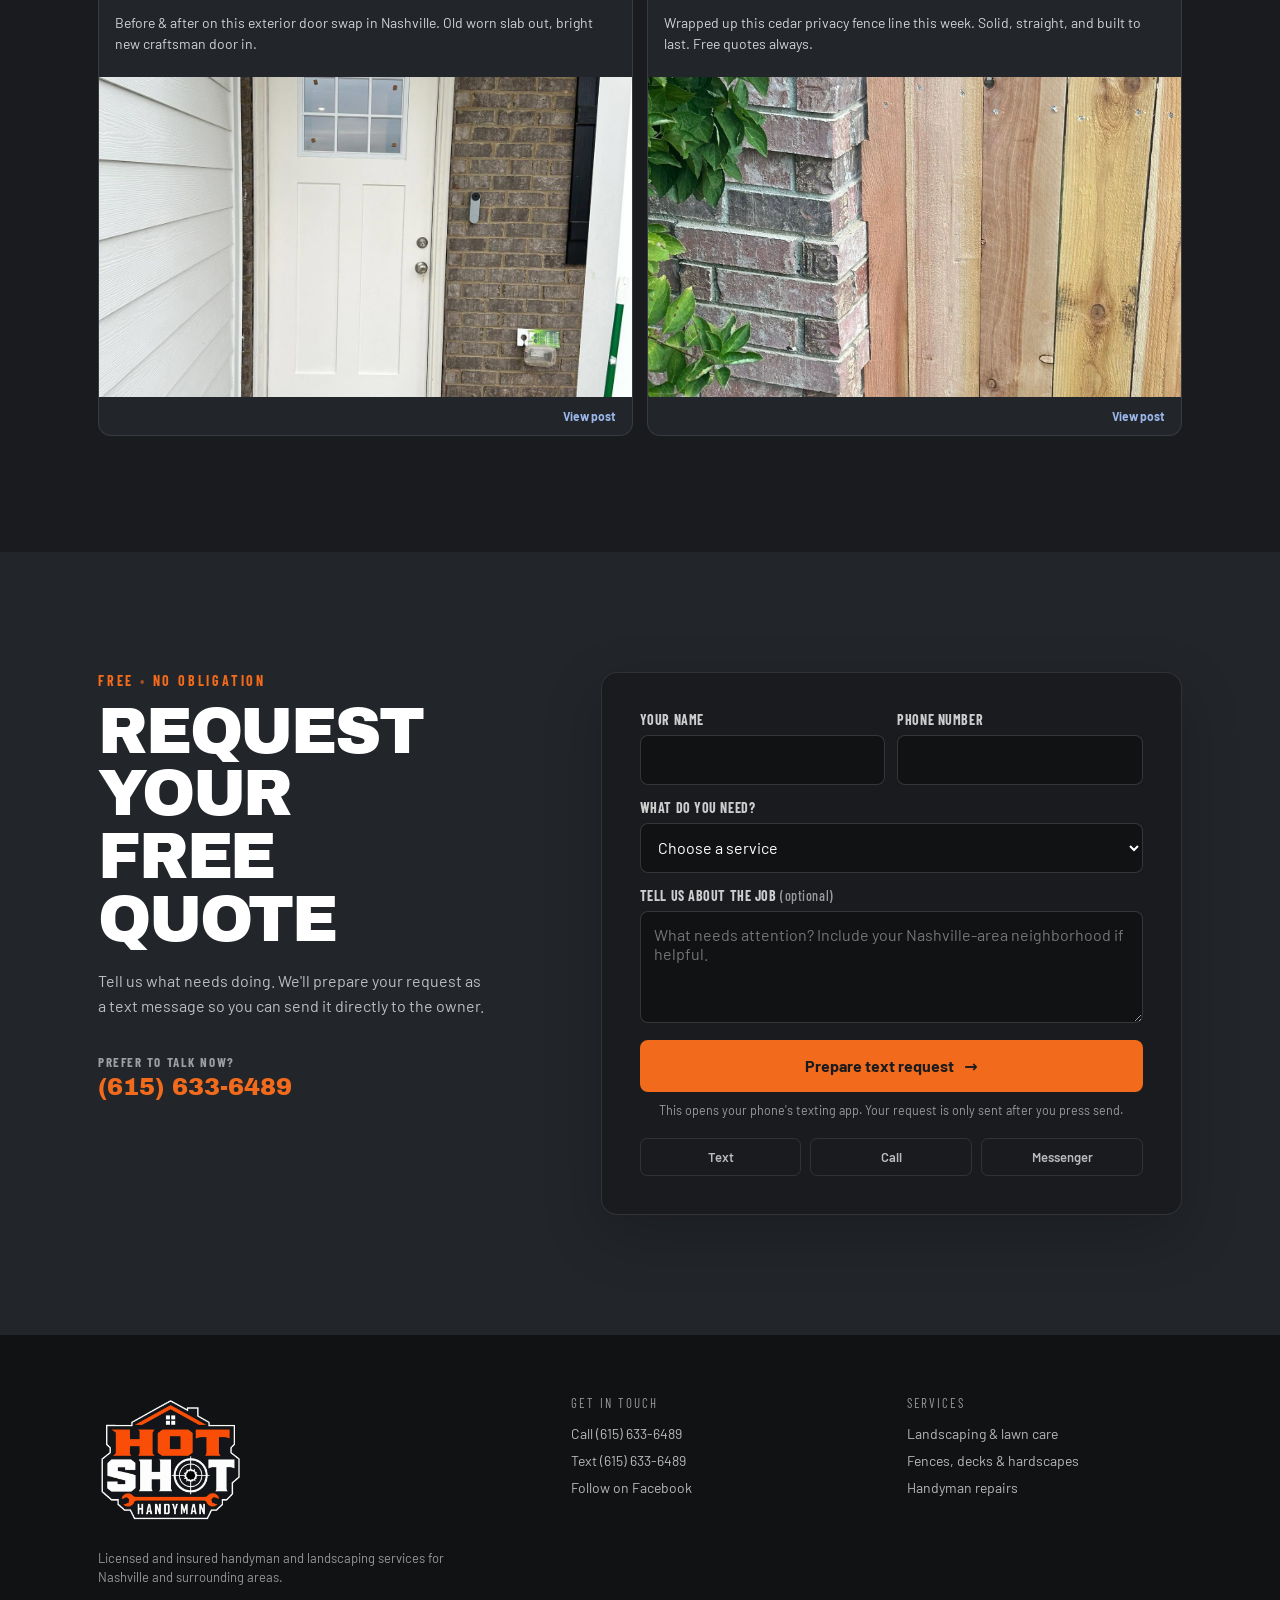
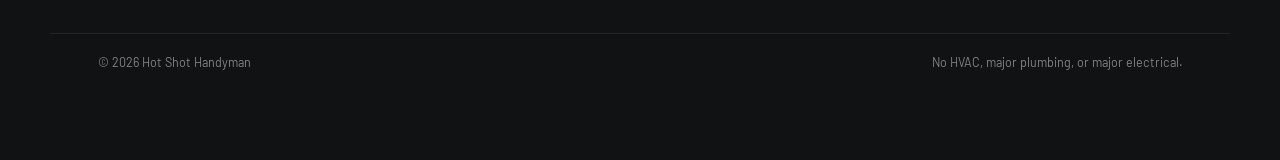
==== commit 8aaeffc0: "Add hero tagline, real testimonial, and Facebook review CTA - Add "Handy as a pocket on a shirt" tag" ====
--- a/index.html
+++ b/index.html
@@ -58,6 +58,7 @@
         <div class="hero-copy">
           <p class="eyebrow">Licensed & Insured <span>•</span> Nashville, TN</p>
           <h1 id="hero-title">One call.<br>Yard to<br><em>roofline.</em></h1>
+          <p class="hero-tagline">“Handy as a pocket on a shirt.”</p>
           <p class="hero-intro">Lawn care, landscaping, hardscapes, and honest handyman repairs—done right the first time by a pro who treats your place like his own.</p>
           <div class="hero-actions">
             <a class="button button-primary" href="#quote">Get a free quote <span aria-hidden="true">→</span></a>
@@ -179,7 +180,11 @@
         <div class="section-heading" data-reveal>
           <p class="eyebrow">Neighbors talk</p>
           <h2 id="reviews-title">What Nashville<br>is saying</h2>
-          <p class="review-disclosure">Sample testimonials shown as design placeholders.</p>
+          <p>Real feedback from a repeat customer.</p>
+          <div class="review-cta">
+            <span>Worked with us? Tell your neighbors.</span>
+            <a class="button button-outline" href="https://www.facebook.com/musiccitylandscapeandrepairsllc/reviews" target="_blank" rel="noopener">Leave a review on Facebook <span aria-hidden="true">→</span></a>
+          </div>
         </div>
         <div class="testimonial" data-testimonial data-reveal aria-live="polite">
           <span class="quote-mark" aria-hidden="true">“</span>
@@ -202,13 +207,13 @@
             <header><img src="hot-shot-logo-web.png" alt=""><div><strong>Hot Shot Handyman</strong><span>Recent project</span></div></header>
             <p>Before & after on this exterior door swap in Nashville. Old worn slab out, bright new craftsman door in.</p>
             <img class="post-photo" src="uploads/646757462_122276287892067764_7321596585685729588_n.jpg" alt="New craftsman-style exterior door" loading="lazy">
-            <footer><span>♥ 47</span><span>12 comments</span><a href="https://www.facebook.com/musiccitylandscapeandrepairsllc" target="_blank" rel="noopener">View post</a></footer>
+            <footer><a href="https://www.facebook.com/musiccitylandscapeandrepairsllc" target="_blank" rel="noopener">View post</a></footer>
           </article>
           <article class="post-card" data-reveal>
             <header><img src="hot-shot-logo-web.png" alt=""><div><strong>Hot Shot Handyman</strong><span>Recent project</span></div></header>
             <p>Wrapped up this cedar privacy fence line this week. Solid, straight, and built to last. Free quotes always.</p>
             <img class="post-photo" src="uploads/651005009_35477635108501868_6597967307864840142_n.jpg" alt="Completed cedar privacy fence line" loading="lazy">
-            <footer><span>♥ 63</span><span>9 comments</span><a href="https://www.facebook.com/musiccitylandscapeandrepairsllc" target="_blank" rel="noopener">View post</a></footer>
+            <footer><a href="https://www.facebook.com/musiccitylandscapeandrepairsllc" target="_blank" rel="noopener">View post</a></footer>
           </article>
         </div>
       </div>
--- a/styles.css
+++ b/styles.css
@@ -8,8 +8,9 @@
   --green: #a8b54d;
   --blue: #4267b2;
   --white: #fff;
+  --text: #fff;
   --muted: rgba(255, 255, 255, .7);
-  --faint: rgba(255, 255, 255, .48);
+  --faint: rgba(255, 255, 255, .56);
   --border: rgba(255, 255, 255, .1);
   --display: "Archivo Black", Impact, sans-serif;
   --condensed: "Barlow Condensed", Arial Narrow, sans-serif;
@@ -57,6 +58,7 @@
 h1, h2 { font-family: var(--display); font-weight: 400; letter-spacing: -.035em; text-transform: uppercase; }
 h1 { margin: 0; font-size: clamp(49px, 7.5vw, 92px); line-height: .91; }
 h1 em { color: var(--orange); font-style: normal; }
+.hero-tagline { margin: 18px 0 0; color: rgba(255, 255, 255, .66); font-size: clamp(16px, 2vw, 19px); font-style: italic; line-height: 1.4; }
 .hero-intro { max-width: 590px; margin: 24px 0 28px; color: rgba(255, 255, 255, .82); font-size: clamp(16px, 2vw, 19px); line-height: 1.55; }
 .hero-actions { display: grid; grid-template-columns: minmax(200px, 1.45fr) 1fr 1fr; gap: 10px; max-width: 630px; }
 .button { min-height: 52px; display: inline-flex; align-items: center; justify-content: center; gap: 10px; padding: 13px 18px; border: 1px solid transparent; border-radius: 8px; cursor: pointer; font-weight: 700; transition: border-color .2s, background .2s, color .2s, transform .2s; }
@@ -95,7 +97,7 @@
 
 .services-section { background: var(--bg-deep); }
 .section-heading { margin-bottom: 36px; }
-.section-heading > p:last-child { max-width: 600px; margin: 14px 0 0; color: var(--faint); font-size: 14px; line-height: 1.5; }
+.section-heading > p:not(.eyebrow) { max-width: 600px; margin: 14px 0 0; color: var(--faint); font-size: 14px; line-height: 1.5; }
 .services-grid { display: grid; grid-template-columns: repeat(8, 1fr); gap: 12px; }
 .service-card { grid-column: span 2; }
 .service-card:nth-child(5) { grid-column: 2 / span 2; }
@@ -147,7 +149,9 @@
 .stats-grid span { display: block; max-width: 180px; margin-top: 7px; color: var(--muted); font-size: 13px; line-height: 1.35; }
 
 .reviews-layout { display: grid; grid-template-columns: .8fr 1.2fr; align-items: center; gap: clamp(40px, 9vw, 120px); }
-.review-disclosure { font-size: 12px !important; }
+.review-cta { margin-top: 34px; padding-top: 24px; border-top: 1px solid var(--border); }
+.review-cta > span { display: block; margin-bottom: 14px; color: var(--faint); font-family: var(--condensed); font-size: 13px; font-weight: 700; letter-spacing: .12em; text-transform: uppercase; }
+.review-cta .button-outline { min-height: 46px; padding: 10px 18px; font-size: 14px; }
 .testimonial { position: relative; min-height: 330px; padding: clamp(28px, 5vw, 54px); overflow: hidden; border-radius: 16px; background: var(--orange); color: var(--bg); }
 .quote-mark { position: absolute; top: 5px; right: 28px; color: rgba(25,27,30,.14); font-family: Georgia, serif; font-size: 180px; line-height: 1; }
 .testimonial blockquote { position: relative; margin: 0; }
@@ -172,7 +176,7 @@
 .post-card header img { width: 39px; height: 39px; border-radius: 50%; object-fit: cover; }
 .post-card header div { display: flex; flex-direction: column; }
 .post-card header strong { font-size: 13px; }
-.post-card header span { color: var(--faint); font-size: 11px; }
+.post-card header span { color: var(--faint); font-size: 12px; }
 .post-card > p { min-height: 68px; margin: 0; padding: 3px 16px 14px; color: rgba(255,255,255,.8); font-size: 14px; line-height: 1.5; }
 .post-photo { width: 100%; height: 320px; display: block; object-fit: cover; }
 .post-card footer { display: flex; gap: 18px; padding: 12px 16px; color: var(--faint); font-size: 12px; }
@@ -196,7 +200,7 @@
 .field [aria-invalid="true"] { border-color: #ff806c; }
 .submit-button { width: 100%; border: 0; }
 .form-error { margin: 0 0 12px; color: #ff9a89; font-size: 13px; }
-.form-note { margin: 10px 0 0; color: var(--faint); font-size: 11.5px; text-align: center; }
+.form-note { margin: 10px 0 0; color: var(--faint); font-size: 12.5px; text-align: center; }
 .contact-buttons { display: grid; grid-template-columns: repeat(3, 1fr); gap: 9px; margin-top: 20px; }
 .contact-buttons a { padding: 10px 8px; border: 1px solid var(--border); border-radius: 7px; color: var(--muted); font-size: 13px; font-weight: 600; text-align: center; }
 .contact-buttons a:hover { border-color: var(--orange); color: #fff; }
@@ -209,7 +213,7 @@
 .footer-grid > div:not(:first-child) { display: flex; flex-direction: column; align-items: flex-start; }
 .footer-grid > div:not(:first-child) a { margin-bottom: 10px; color: var(--muted); font-size: 14px; }
 .footer-grid a:hover { color: var(--orange); }
-.footer-bottom { display: flex; justify-content: space-between; gap: 20px; margin-top: 45px; padding-top: 20px; border-top: 1px solid rgba(255,255,255,.08); color: rgba(255,255,255,.35); font-size: 11.5px; }
+.footer-bottom { display: flex; justify-content: space-between; gap: 20px; margin-top: 45px; padding-top: 20px; border-top: 1px solid rgba(255,255,255,.08); color: rgba(255,255,255,.48); font-size: 12.5px; }
 .mobile-action-bar { display: none; }
 
 [data-reveal] { opacity: 0; transform: translateY(24px); transition: opacity .65s cubic-bezier(.2,.6,.2,1), transform .65s cubic-bezier(.2,.6,.2,1); }
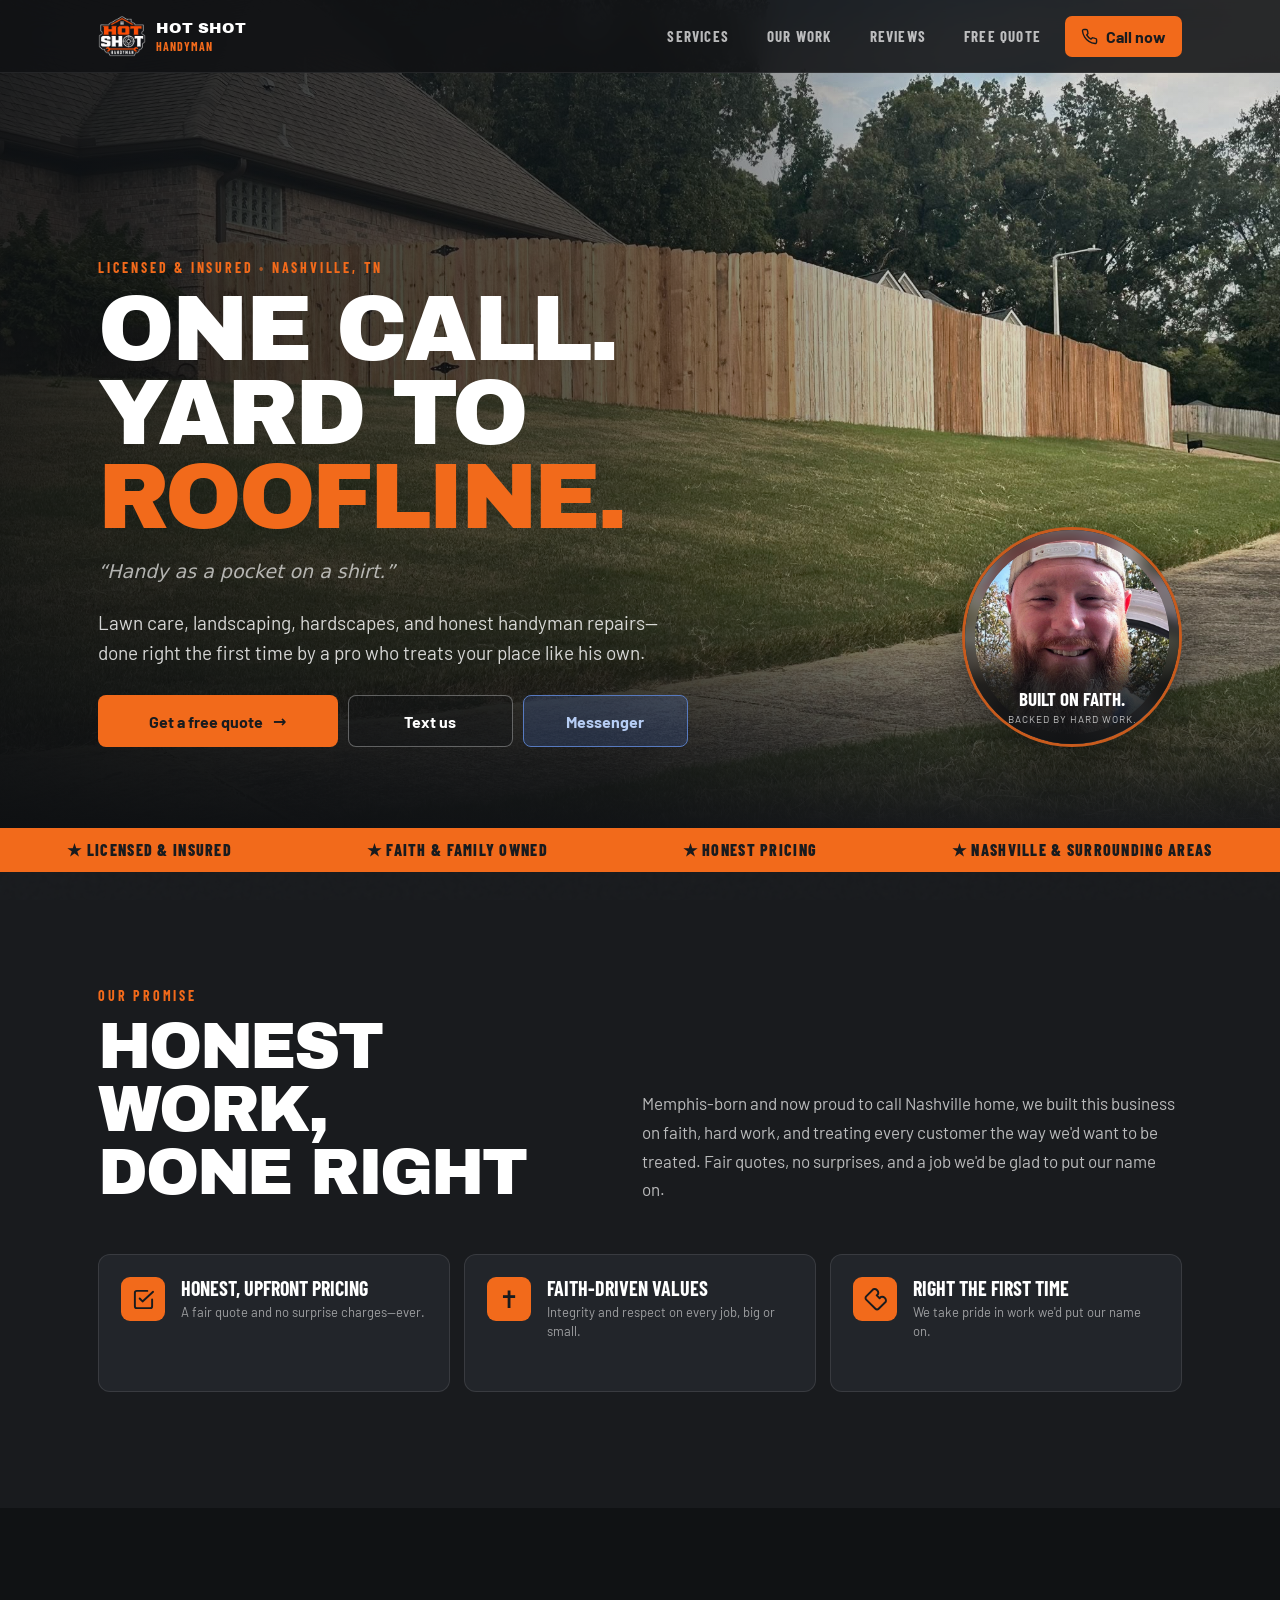
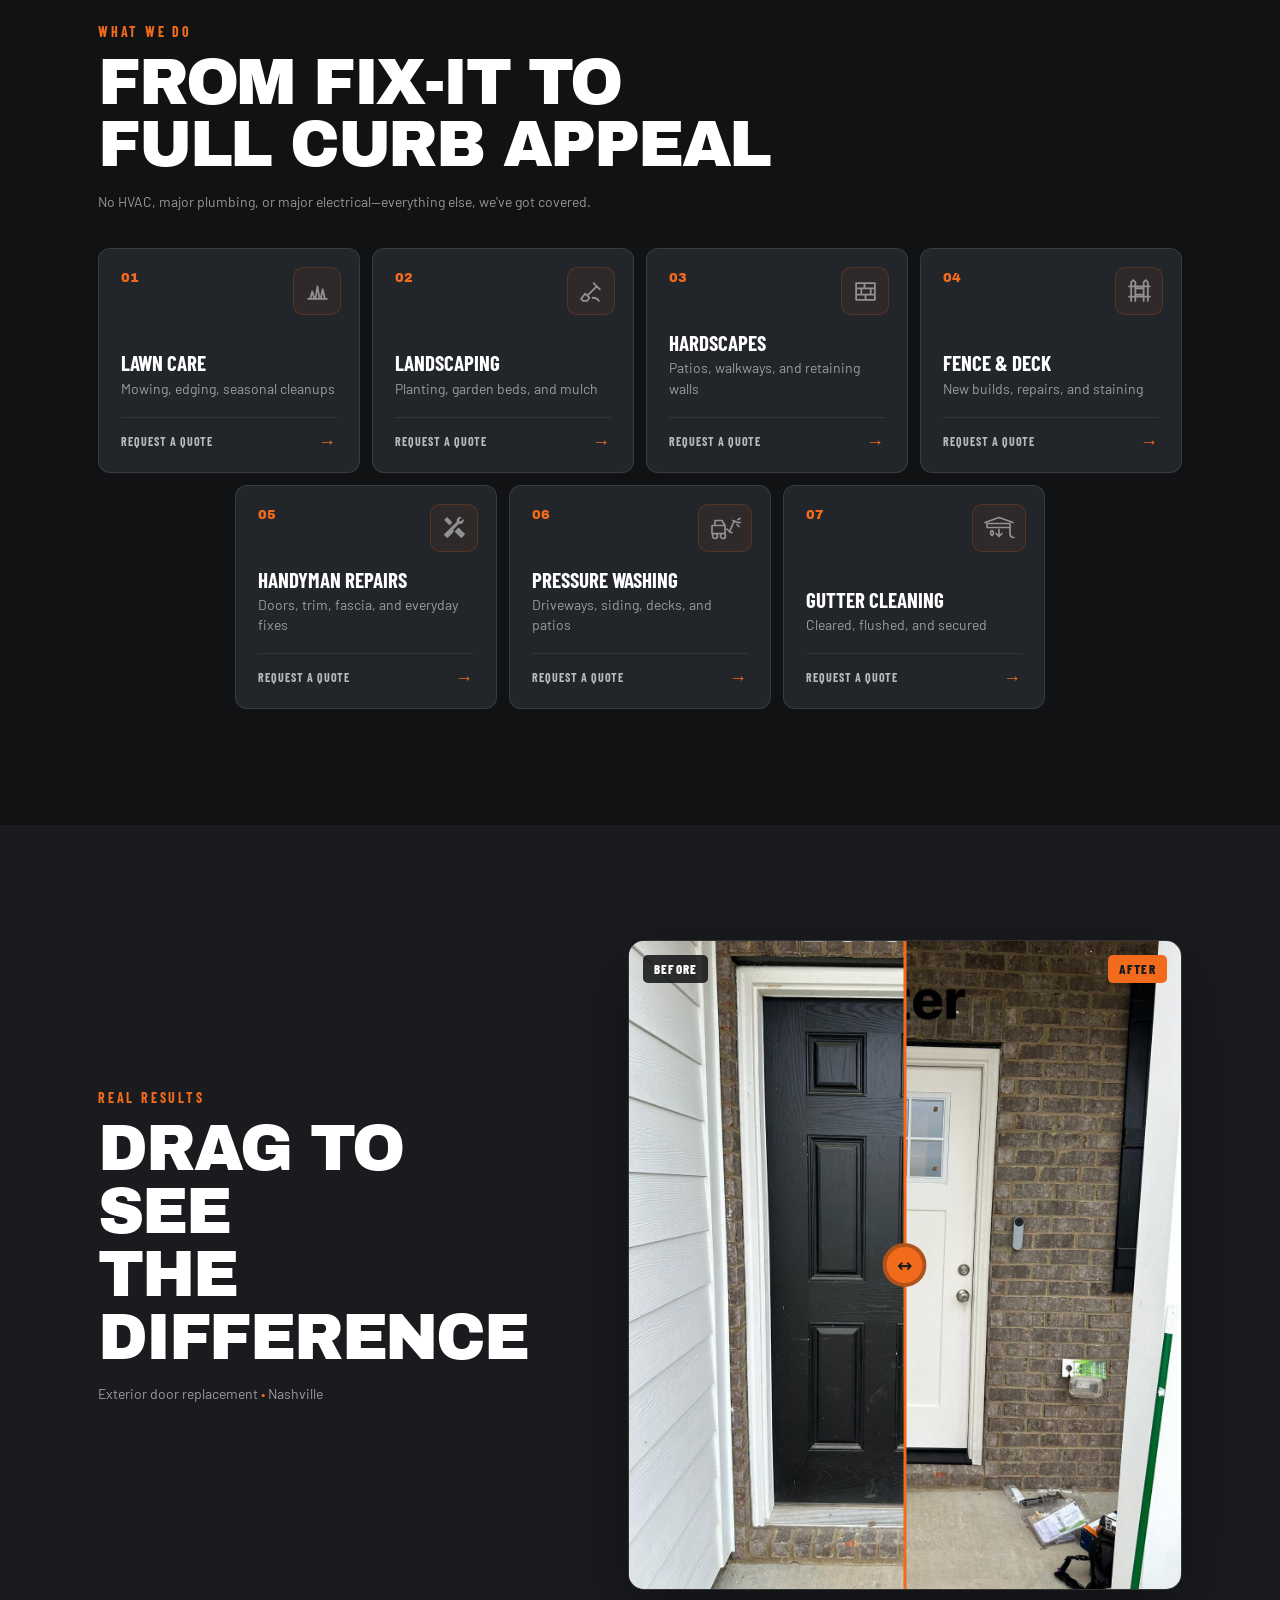
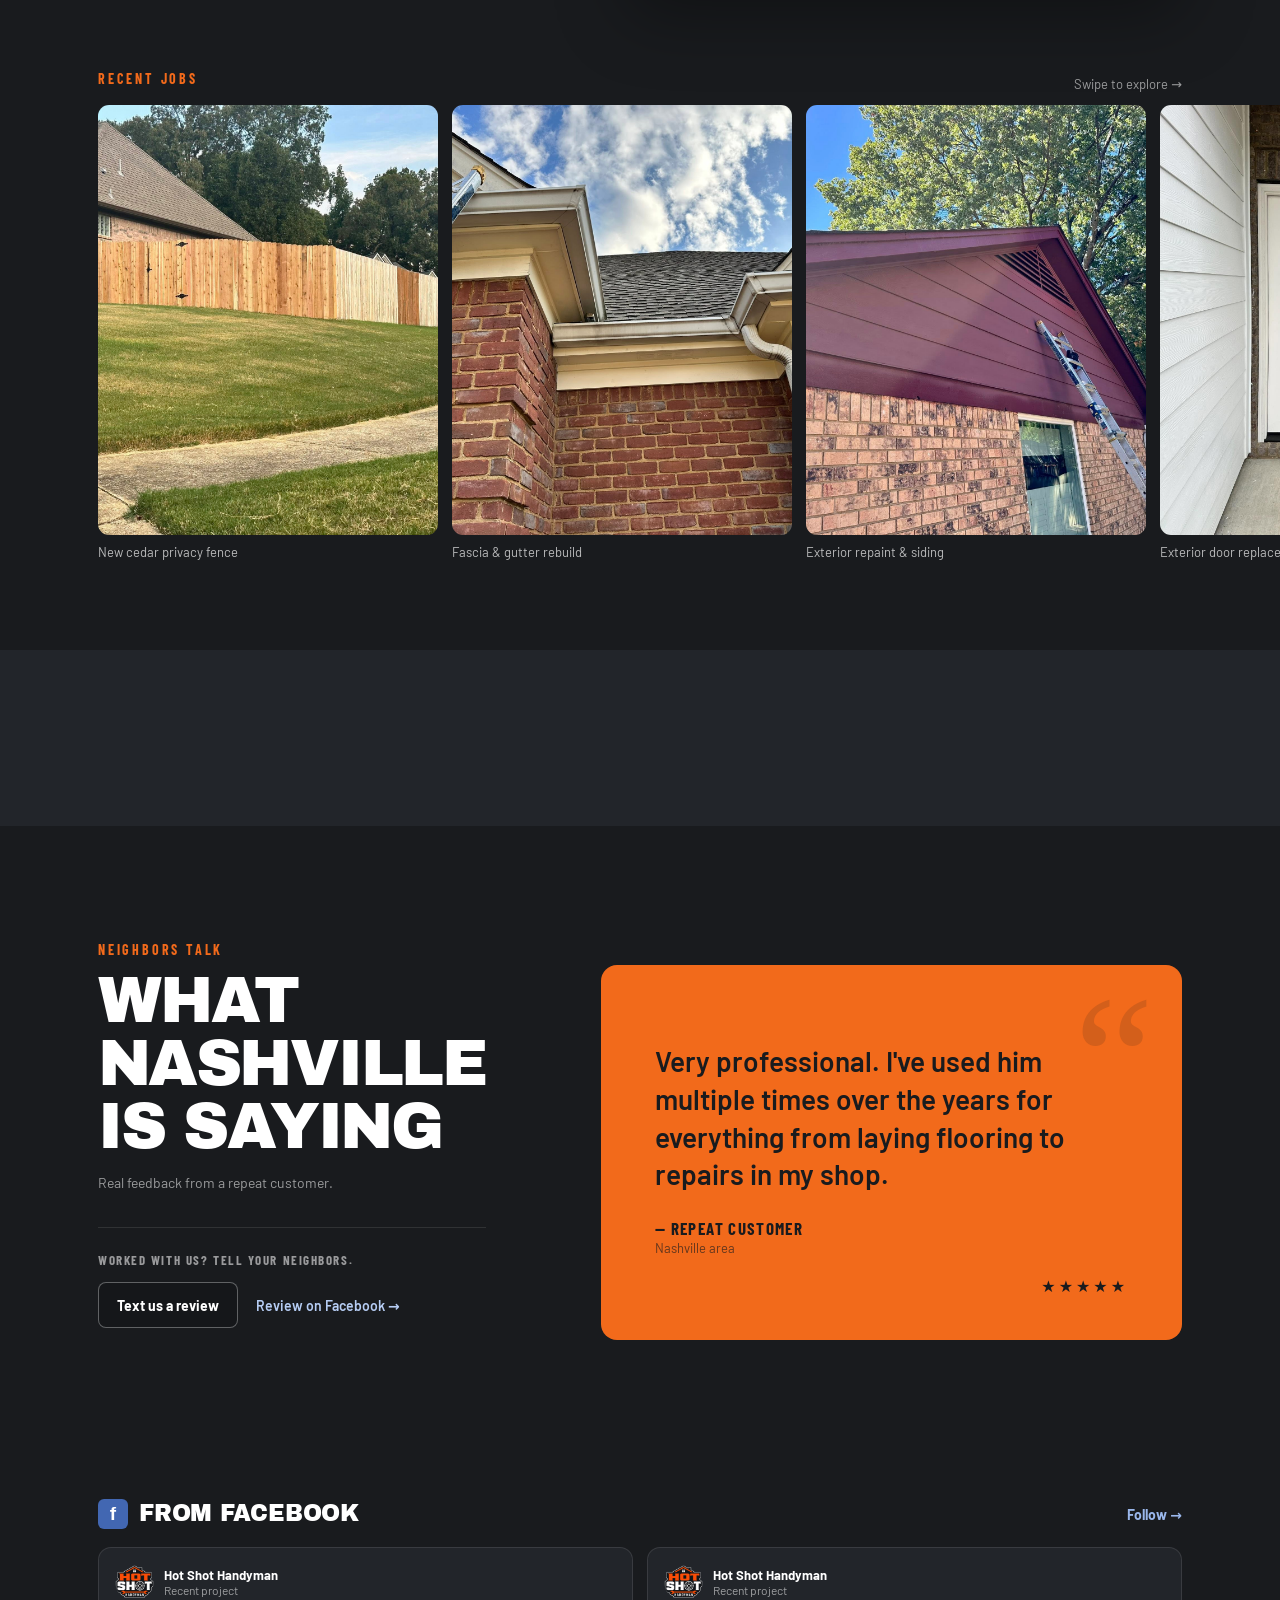
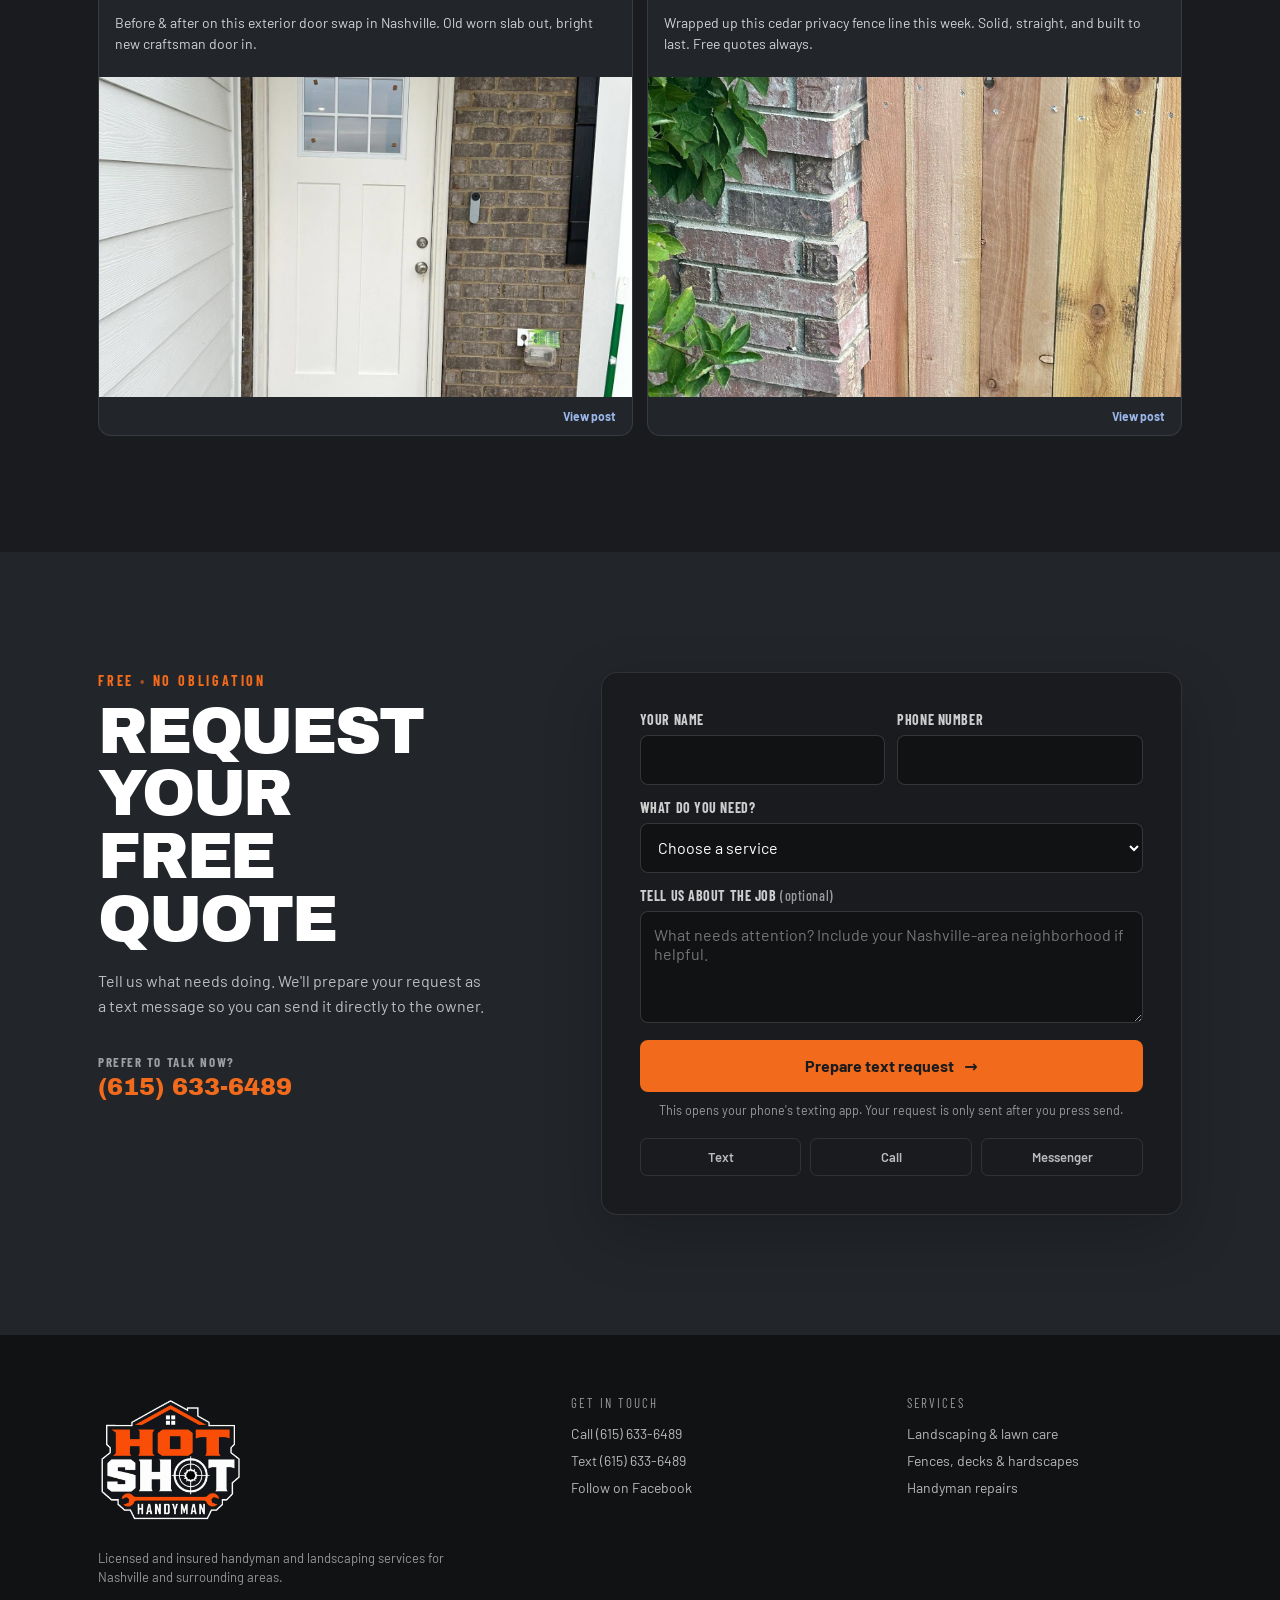
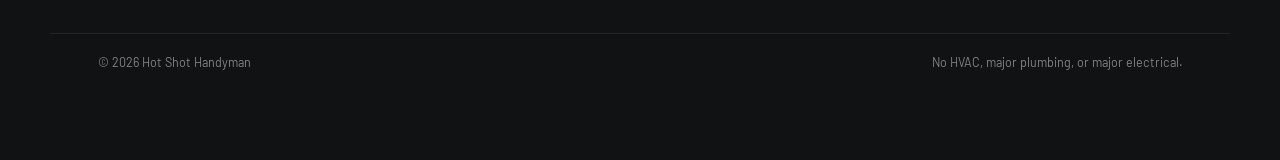
==== commit 6b85e6e7: "Add text-a-review option alongside Facebook review link Co-Authored-By: Claude Fable 5 <noreply@anth" ====
--- a/index.html
+++ b/index.html
@@ -183,7 +183,10 @@
           <p>Real feedback from a repeat customer.</p>
           <div class="review-cta">
             <span>Worked with us? Tell your neighbors.</span>
-            <a class="button button-outline" href="https://www.facebook.com/musiccitylandscapeandrepairsllc/reviews" target="_blank" rel="noopener">Leave a review on Facebook <span aria-hidden="true">→</span></a>
+            <div class="review-cta-buttons">
+              <a class="button button-outline" href="sms:+16156336489?&body=Hi%20Hot%20Shot%20Handyman!%20Here%27s%20my%20review%3A%20">Text us a review</a>
+              <a class="review-fb-link" href="https://www.facebook.com/musiccitylandscapeandrepairsllc/reviews" target="_blank" rel="noopener">Review on Facebook <span aria-hidden="true">→</span></a>
+            </div>
           </div>
         </div>
         <div class="testimonial" data-testimonial data-reveal aria-live="polite">
--- a/styles.css
+++ b/styles.css
@@ -152,6 +152,9 @@
 .review-cta { margin-top: 34px; padding-top: 24px; border-top: 1px solid var(--border); }
 .review-cta > span { display: block; margin-bottom: 14px; color: var(--faint); font-family: var(--condensed); font-size: 13px; font-weight: 700; letter-spacing: .12em; text-transform: uppercase; }
 .review-cta .button-outline { min-height: 46px; padding: 10px 18px; font-size: 14px; }
+.review-cta-buttons { display: flex; flex-wrap: wrap; align-items: center; gap: 10px 18px; }
+.review-fb-link { color: #b6cdf4; font-size: 14px; font-weight: 600; text-decoration: none; }
+.review-fb-link:hover { color: #fff; text-decoration: underline; }
 .testimonial { position: relative; min-height: 330px; padding: clamp(28px, 5vw, 54px); overflow: hidden; border-radius: 16px; background: var(--orange); color: var(--bg); }
 .quote-mark { position: absolute; top: 5px; right: 28px; color: rgba(25,27,30,.14); font-family: Georgia, serif; font-size: 180px; line-height: 1; }
 .testimonial blockquote { position: relative; margin: 0; }
